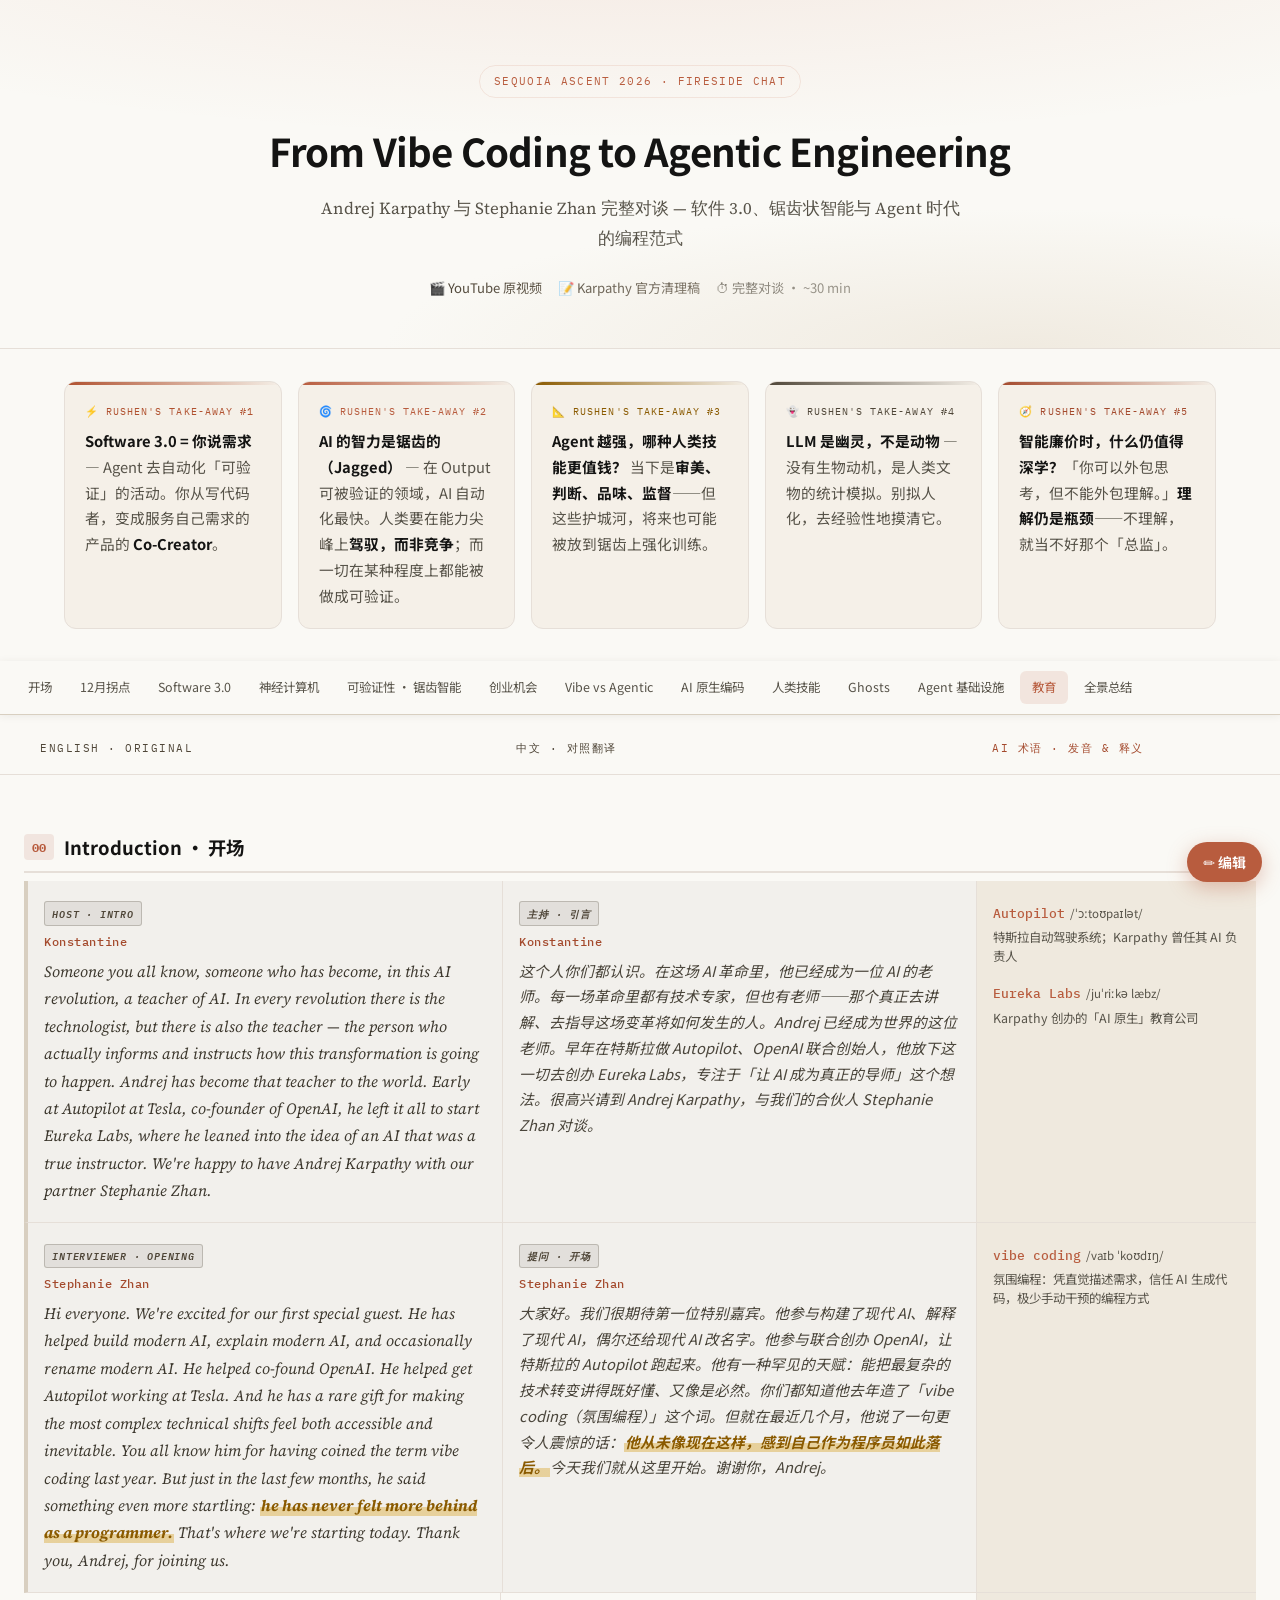
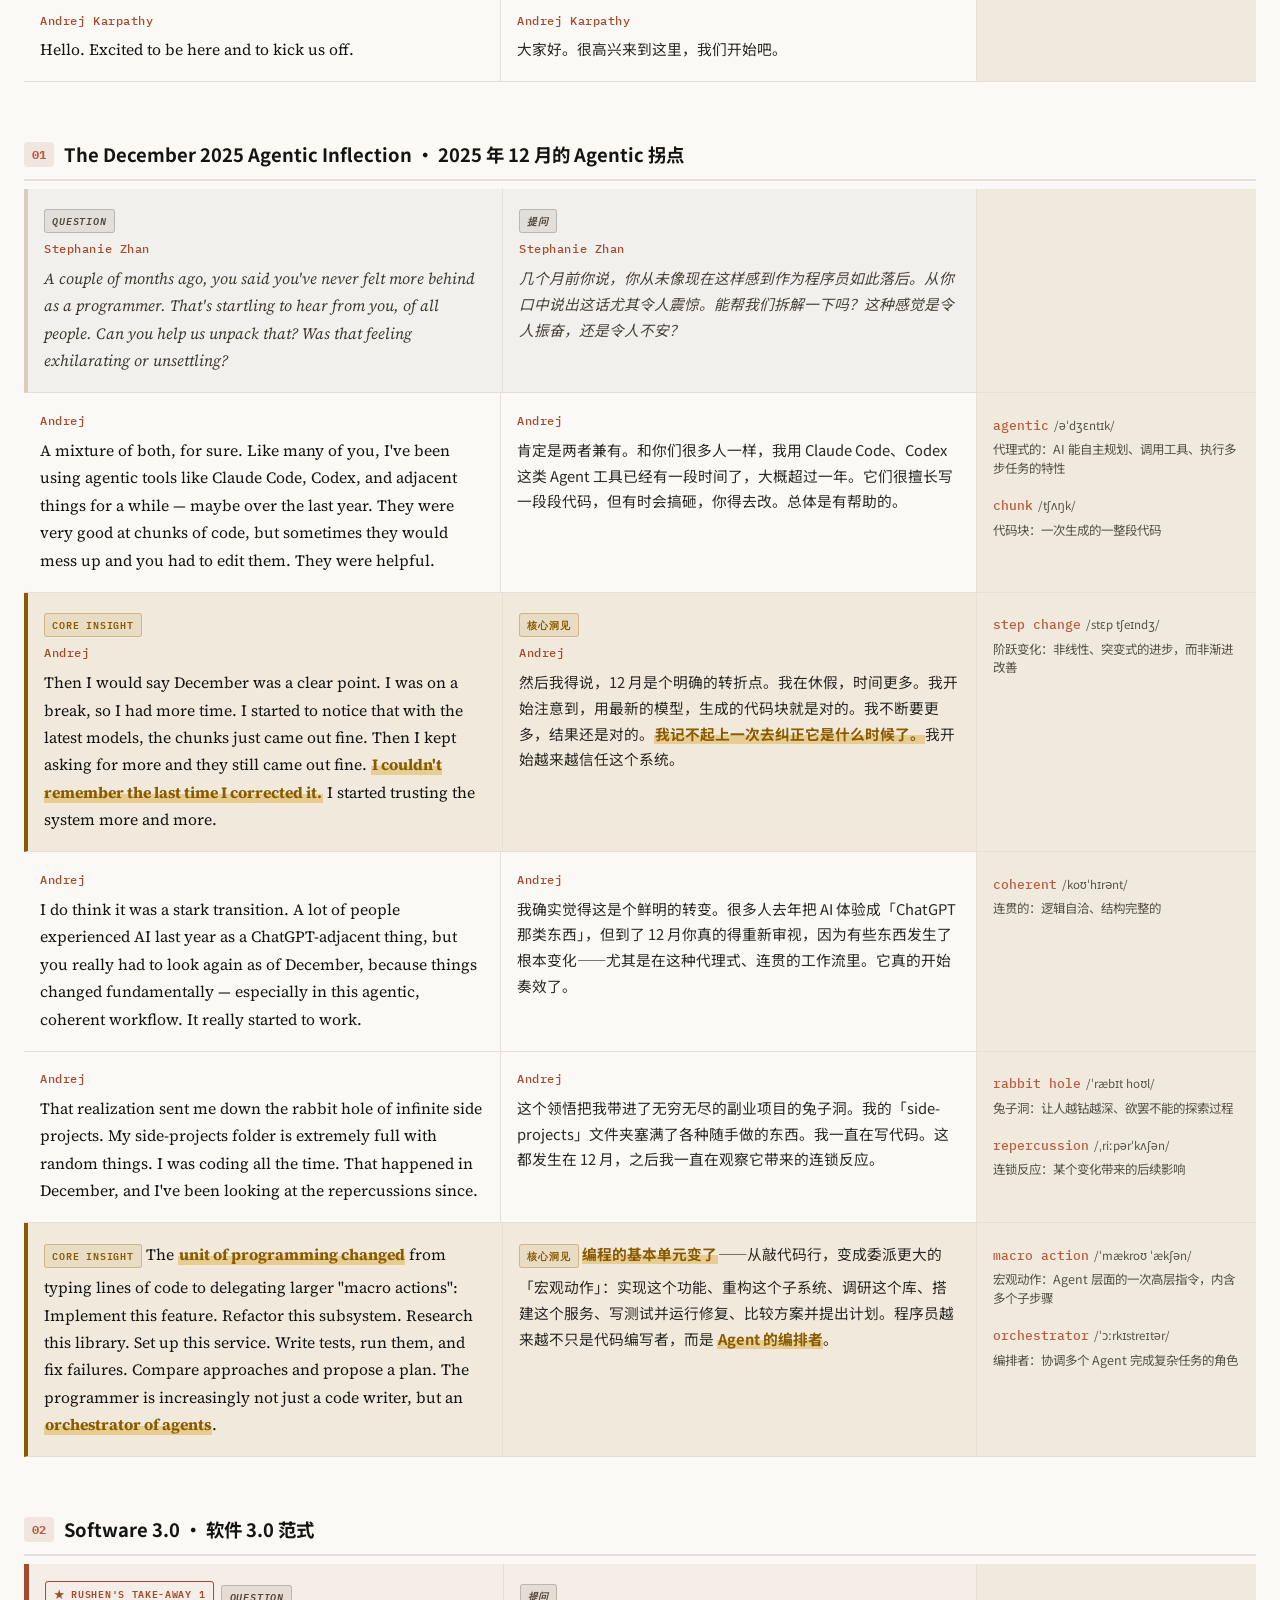
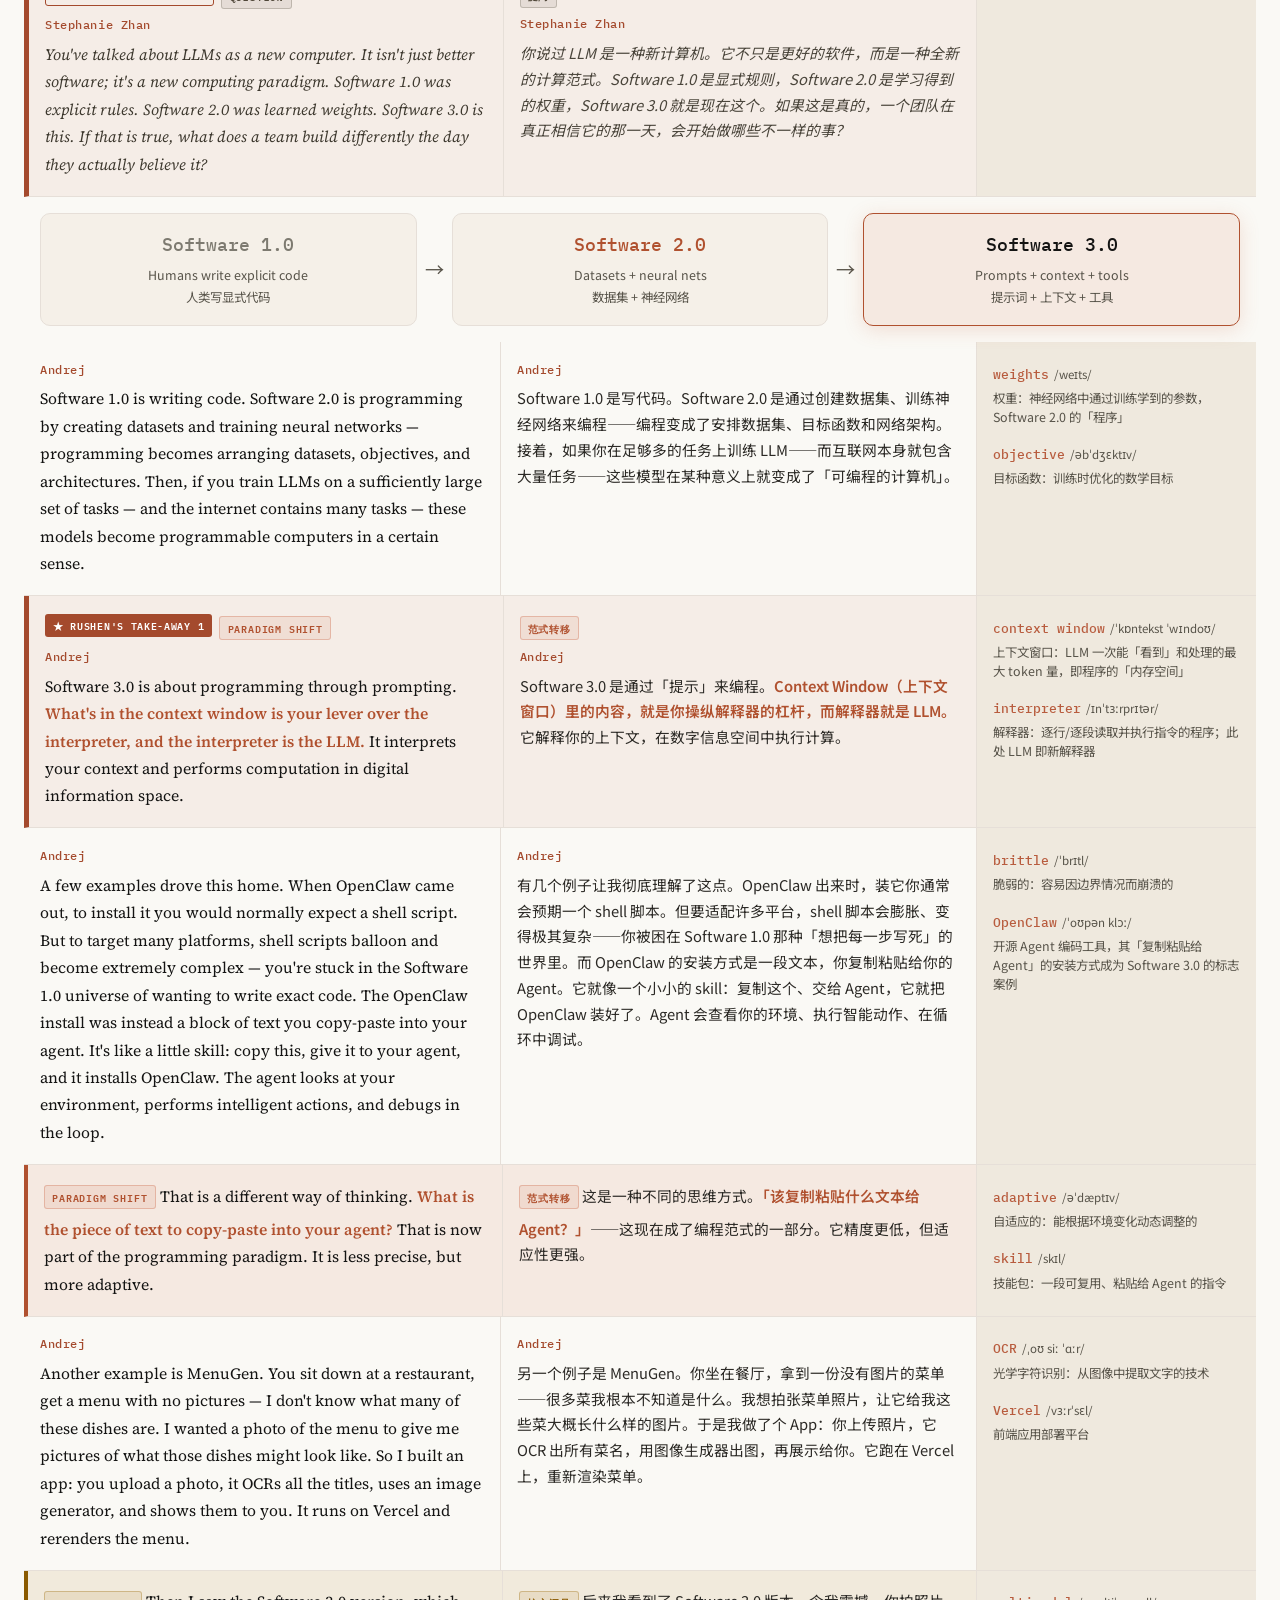
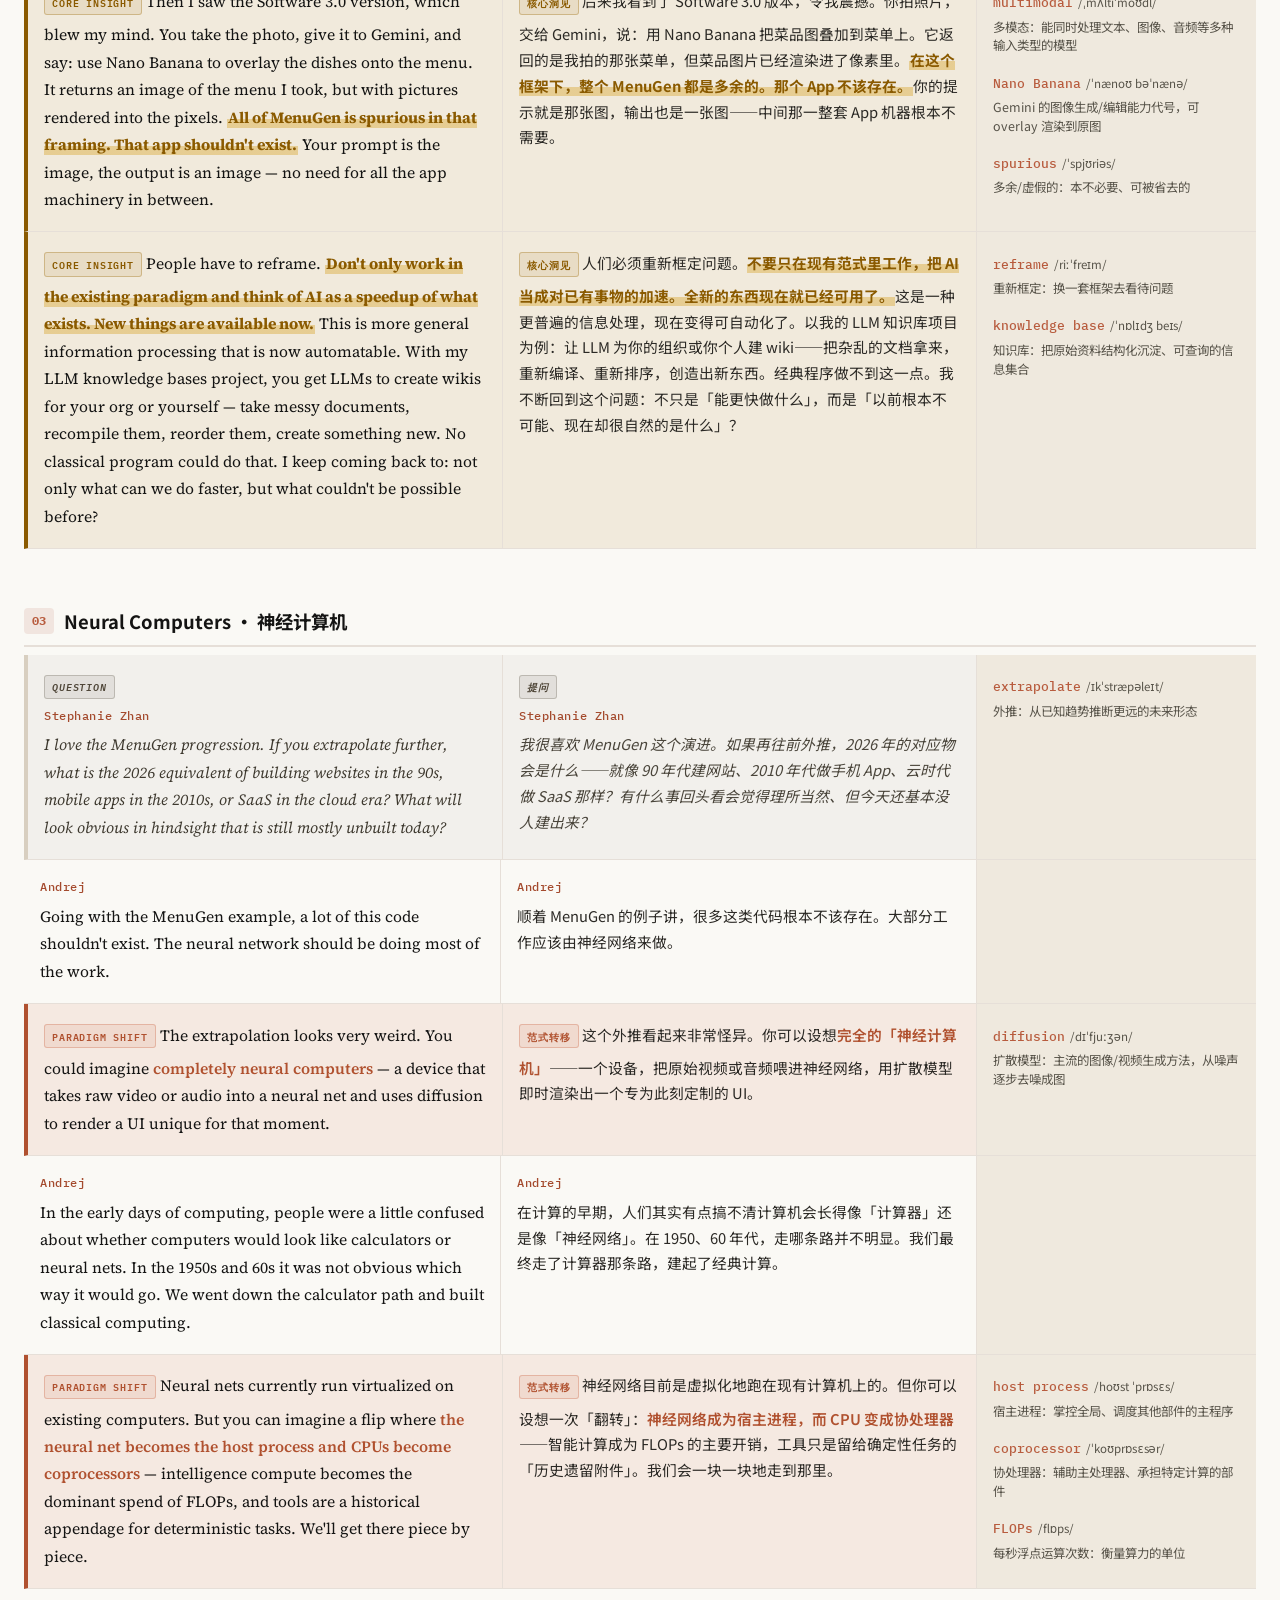
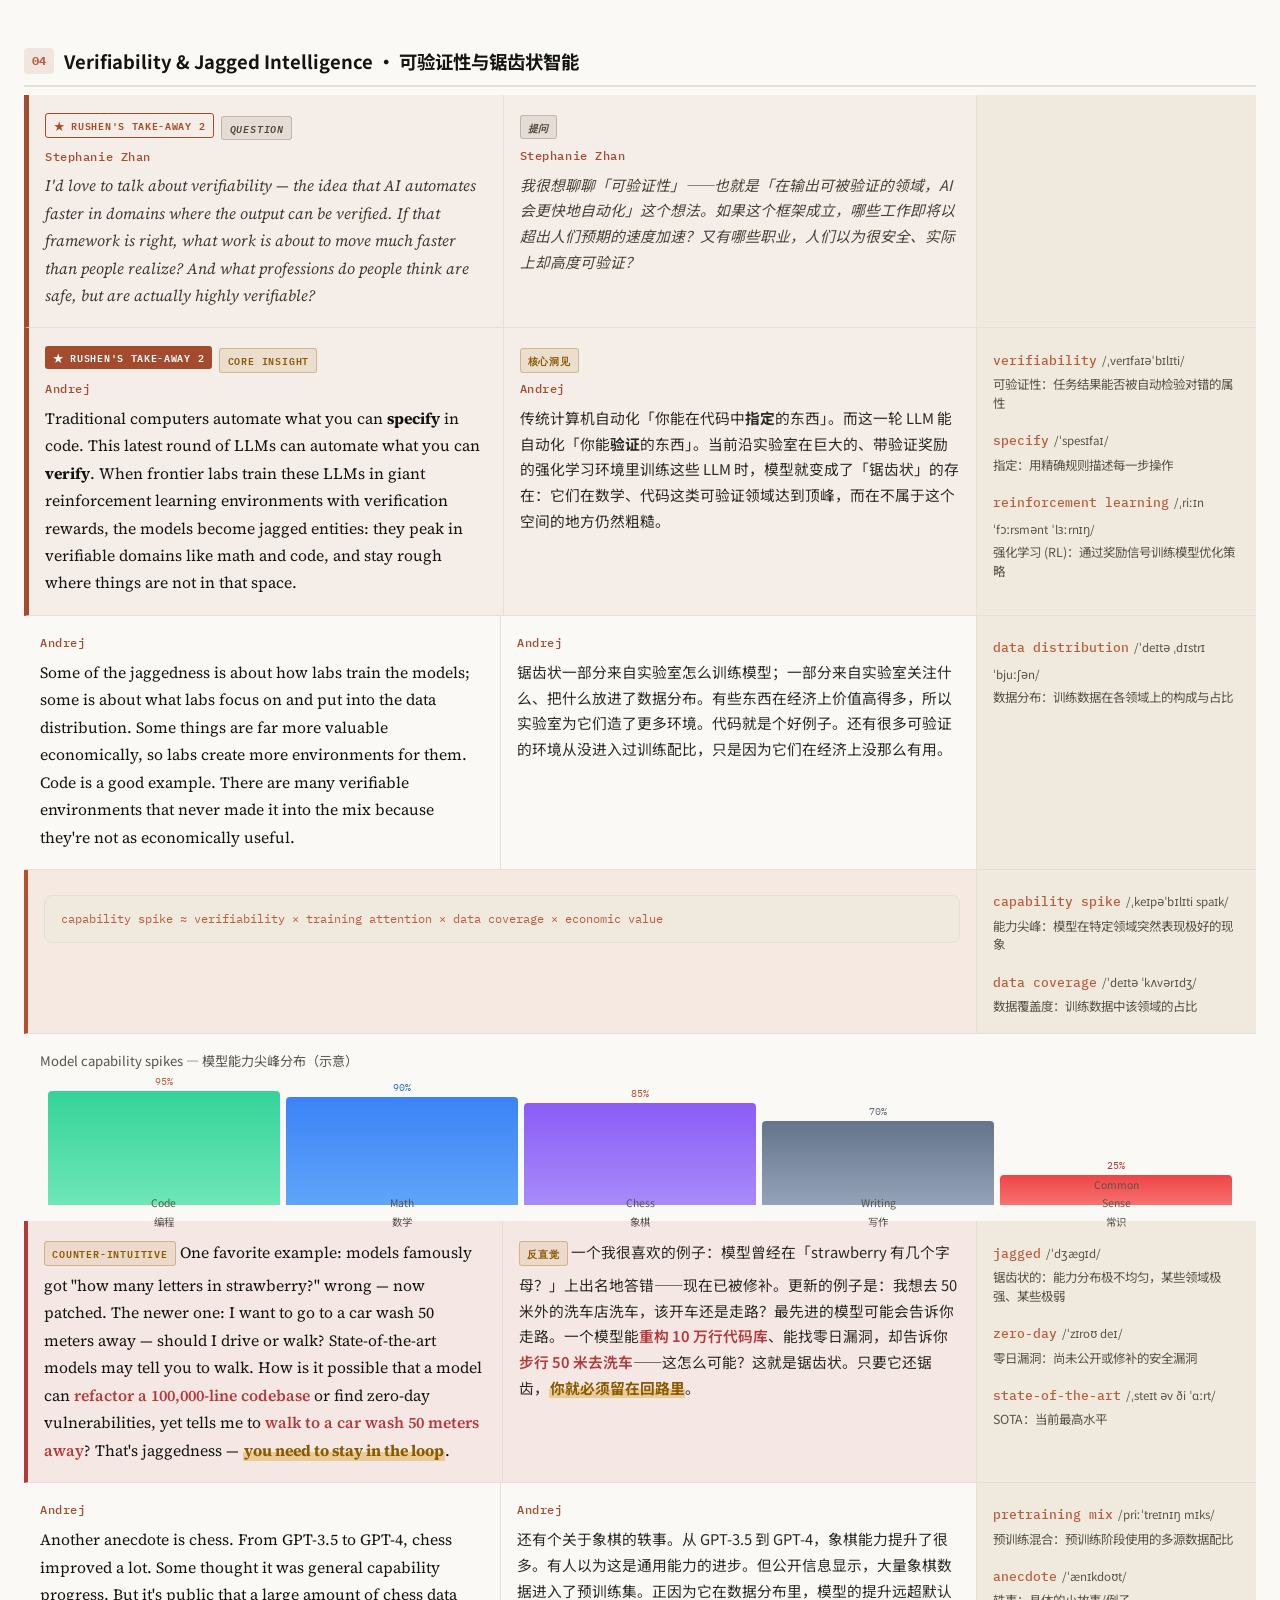
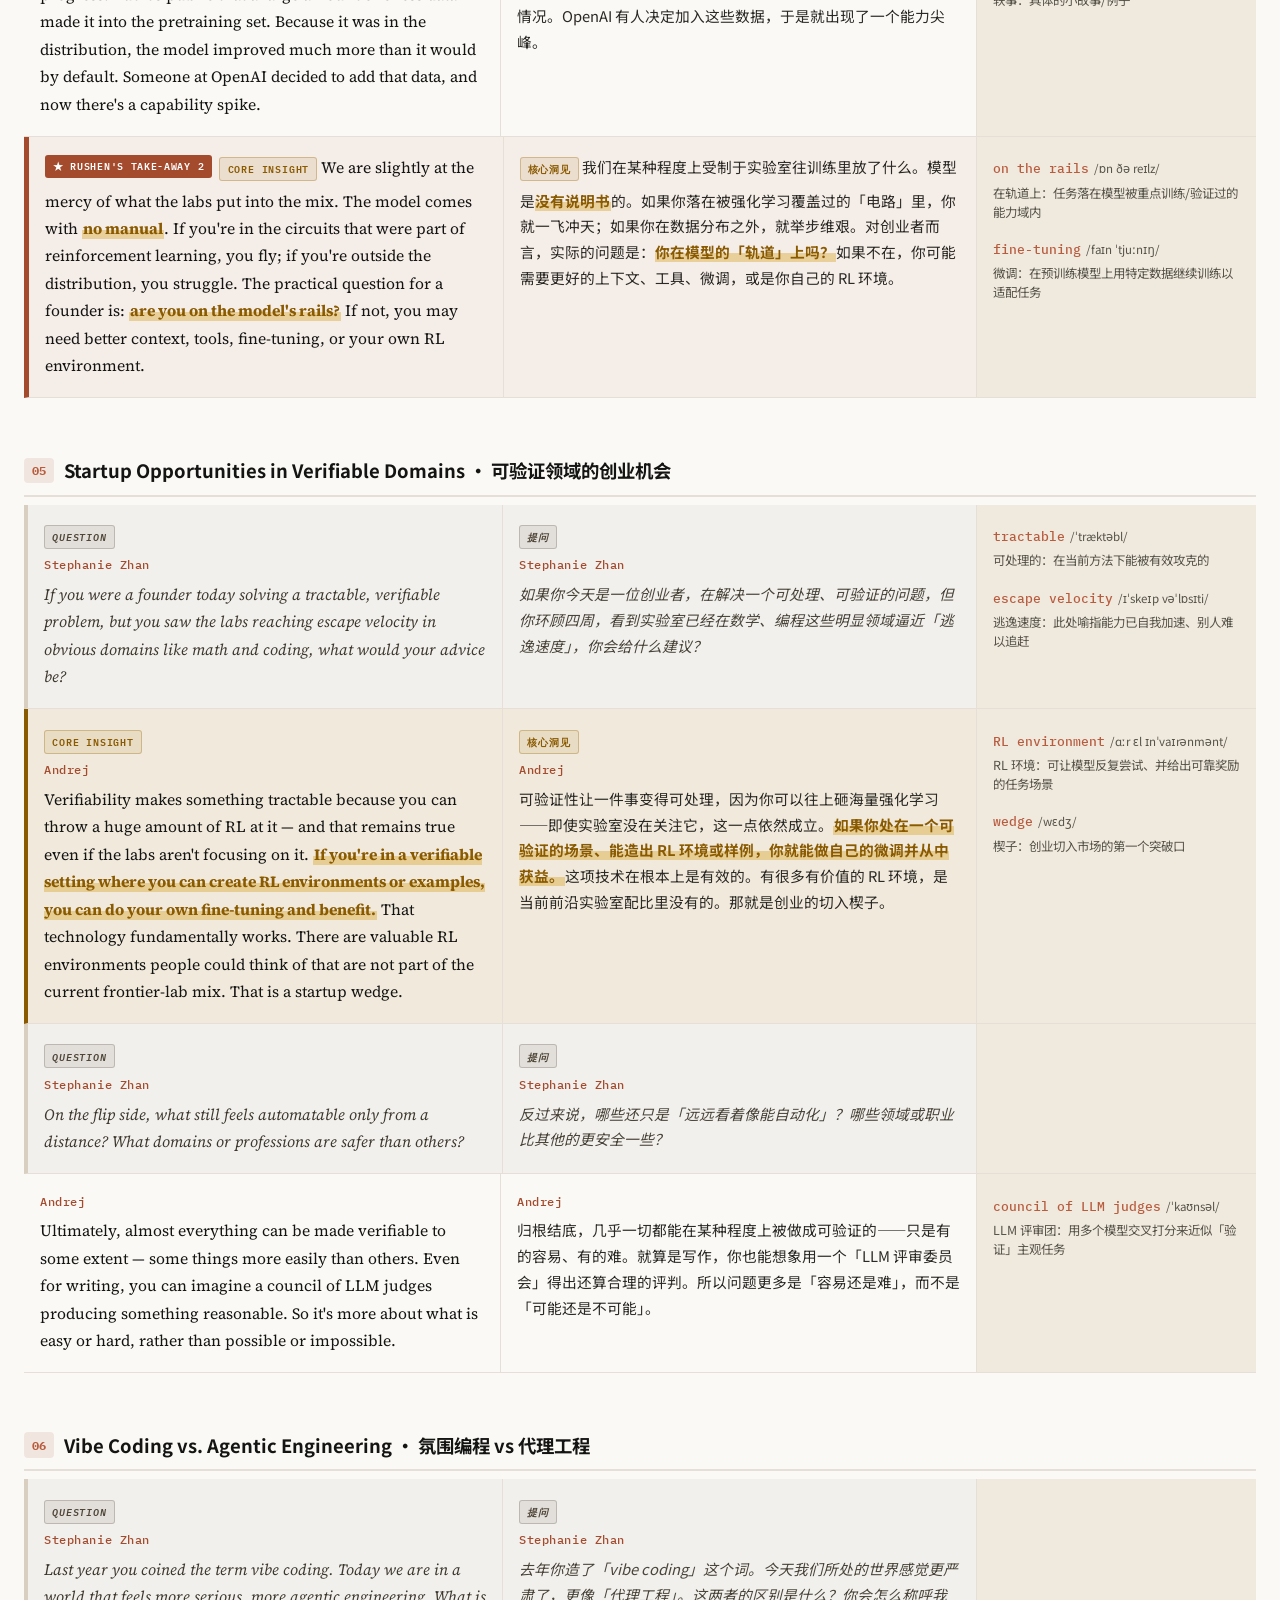
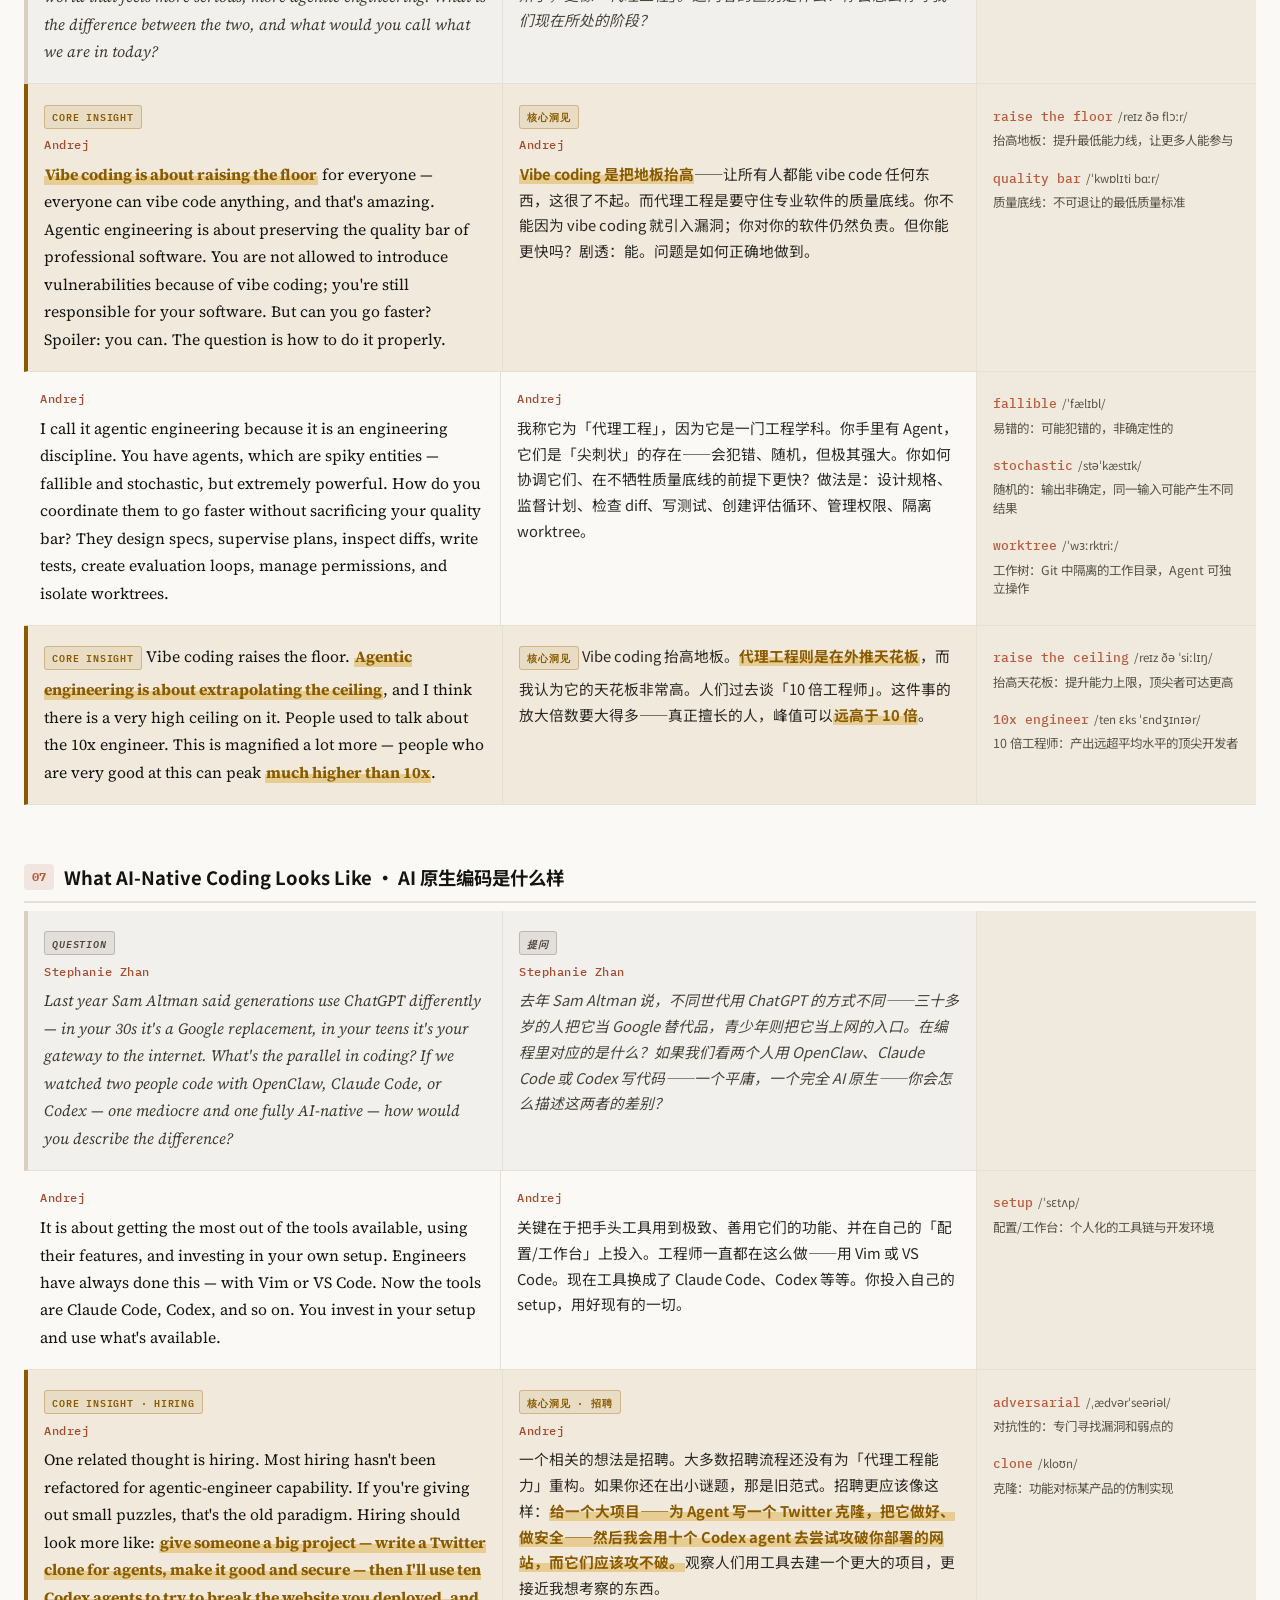
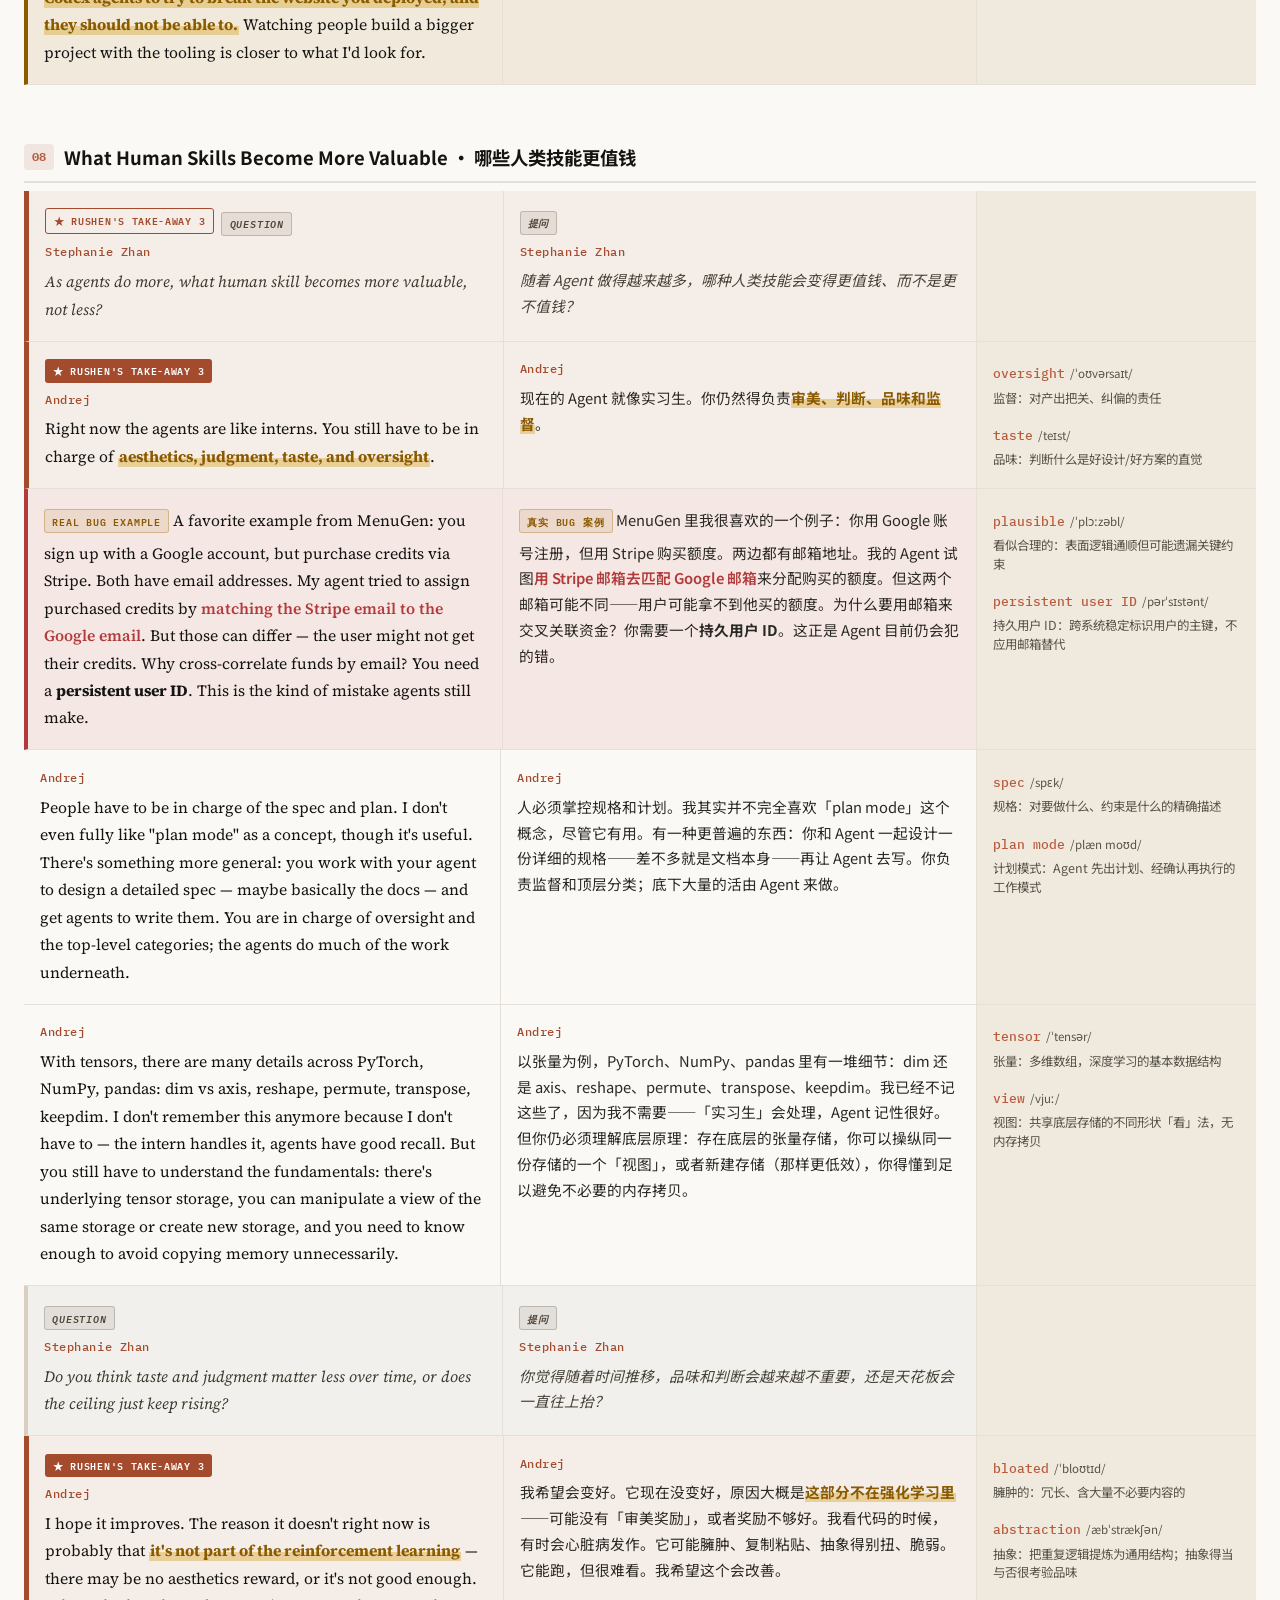
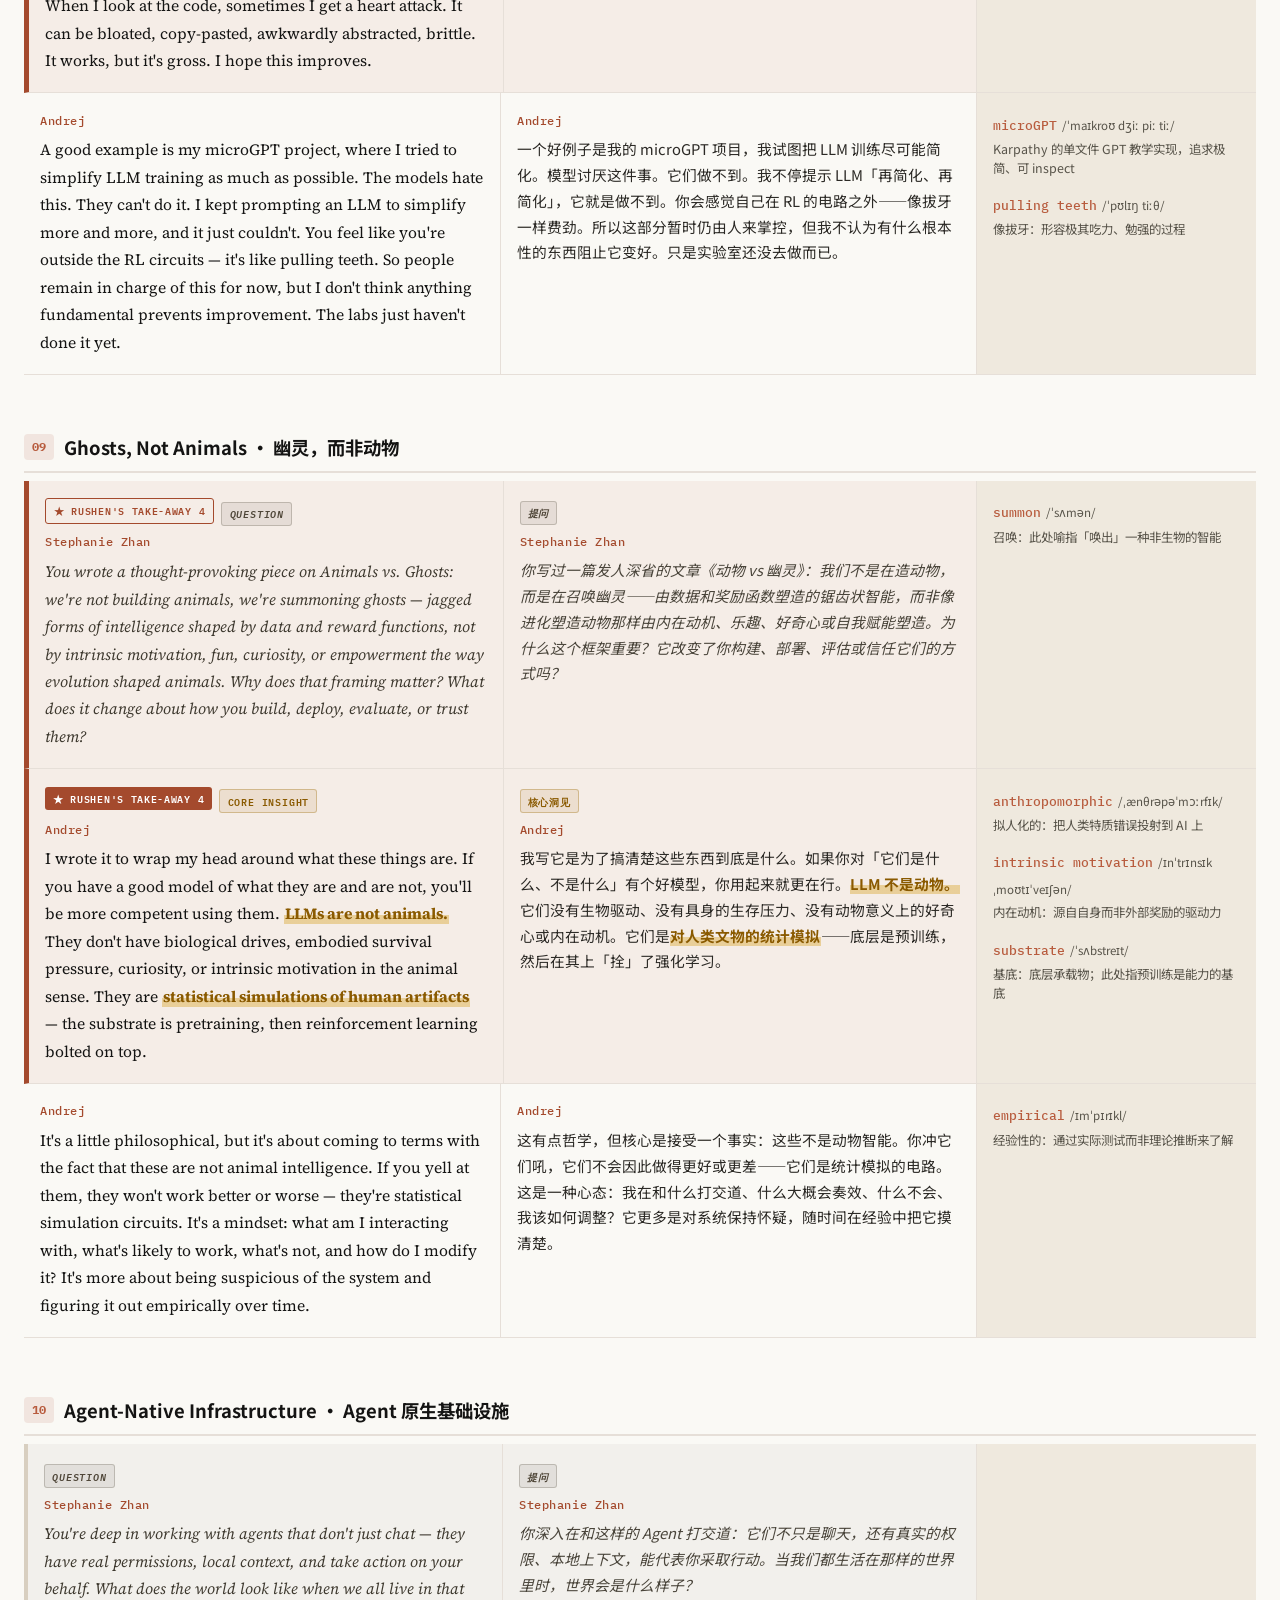
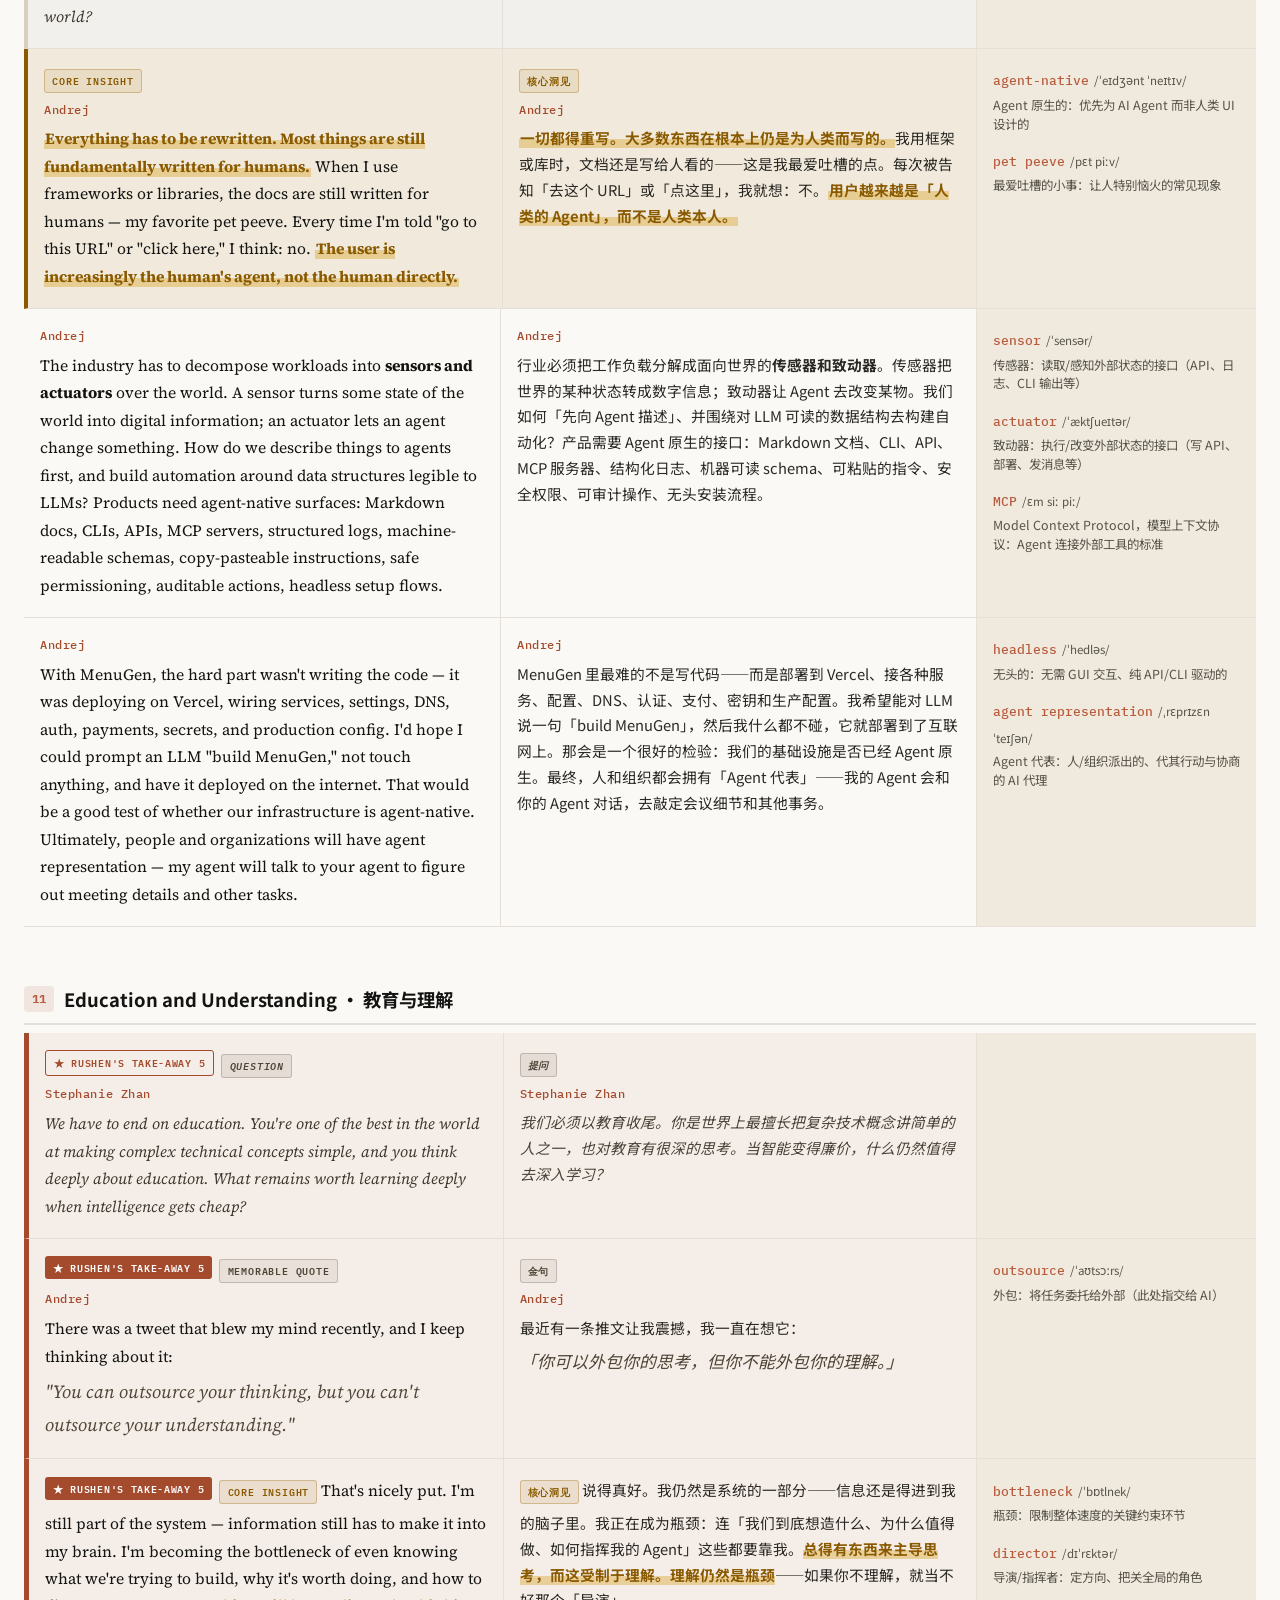
==== output/2026-07-07_karpathy-sequoia-ascent-takeaway/karpathy-sequoia-ascent-2026.html @ 38f380f7 "feat: Take-Away bilingual deck skill + Karpathy Sequoia Ascent 2026 archive - skills/take-away-deck:" ====
<!DOCTYPE html>
<html lang="zh-CN">
<head>
  <meta charset="UTF-8">
  <meta name="viewport" content="width=device-width, initial-scale=1.0">
  <title>Karpathy · Sequoia Ascent 2026 — 双语精读（完整对谈稿）</title>
  <link rel="preconnect" href="https://fonts.googleapis.com">
  <link rel="preconnect" href="https://fonts.gstatic.com" crossorigin>
  <link href="https://fonts.googleapis.com/css2?family=IBM+Plex+Mono:wght@400;500&family=Noto+Sans+SC:wght@400;500;700&family=Source+Serif+4:ital,wght@0,400;0,600;1,400&display=swap" rel="stylesheet">
  <style>
    :root {
      /* Claude / Anthropic warm editorial palette */
      --bg: #faf9f5;
      --surface: #f5f0e8;
      --surface-2: #efe9de;
      --border: #e6dfd8;
      --border-strong: #d8cfc0;
      --text: #141413;
      --text-muted: #575349;
      --text-soft: #7d7a70;
      --accent: #b85c3e;
      --accent-strong: #a44a2d;
      --accent-dim: rgba(184, 92, 62, 0.12);
      --insight: #8a5a00;
      --insight-bg: rgba(154, 103, 0, 0.10);
      --insight-border: rgba(154, 103, 0, 0.32);
      --paradigm: #b0512f;
      --paradigm-bg: rgba(201, 100, 66, 0.11);
      --paradigm-border: rgba(201, 100, 66, 0.32);
      --quote: #4f4638;
      --quote-bg: rgba(92, 83, 71, 0.08);
      --quote-border: rgba(92, 83, 71, 0.28);
      --danger: #b23a3a;
      --danger-bg: rgba(198, 69, 69, 0.10);
      --shadow: rgba(70, 55, 40, 0.08);
      --col-en: 1fr;
      --col-zh: 1fr;
      --col-terms: 280px;
    }

    * { box-sizing: border-box; margin: 0; padding: 0; }

    html { scroll-behavior: smooth; }

    body {
      font-family: 'Noto Sans SC', system-ui, sans-serif;
      background: var(--bg);
      color: var(--text);
      line-height: 1.75;
      min-height: 100vh;
    }

    /* ── Hero ── */
    .hero {
      position: relative;
      padding: 4rem 2rem 3rem;
      text-align: center;
      overflow: hidden;
      border-bottom: 1px solid var(--border);
    }

    .hero::before {
      content: '';
      position: absolute;
      inset: 0;
      background:
        radial-gradient(ellipse 80% 60% at 50% -20%, rgba(204, 120, 92, 0.12), transparent),
        radial-gradient(ellipse 50% 40% at 80% 100%, rgba(239, 233, 222, 0.9), transparent);
      pointer-events: none;
    }

    .hero-badge {
      display: inline-block;
      font-family: 'IBM Plex Mono', monospace;
      font-size: 0.7rem;
      letter-spacing: 0.12em;
      text-transform: uppercase;
      color: var(--accent);
      border: 1px solid var(--accent-dim);
      padding: 0.35rem 0.9rem;
      border-radius: 999px;
      margin-bottom: 1.2rem;
    }

    .hero h1 {
      font-size: clamp(1.6rem, 4vw, 2.4rem);
      font-weight: 700;
      letter-spacing: -0.02em;
      margin-bottom: 0.6rem;
    }

    .hero .subtitle {
      font-family: 'Source Serif 4', Georgia, serif;
      font-size: 1.05rem;
      color: var(--text-muted);
      max-width: 640px;
      margin: 0 auto 1.5rem;
    }

    .hero-meta {
      display: flex;
      flex-wrap: wrap;
      gap: 1rem;
      justify-content: center;
      font-size: 0.82rem;
      color: var(--text-muted);
    }

    .hero-meta a {
      color: var(--quote);
      text-decoration: none;
    }
    .hero-meta a:hover { text-decoration: underline; }

    /* ── Insight cards (top-level thesis) ── */
    .thesis-grid {
      display: grid;
      grid-template-columns: repeat(auto-fit, minmax(200px, 1fr));
      gap: 1rem;
      max-width: 1200px;
      margin: 2rem auto;
      padding: 0 1.5rem;
    }

    .thesis-card {
      background: var(--surface);
      border: 1px solid var(--border);
      border-radius: 12px;
      padding: 1.25rem;
      position: relative;
      overflow: hidden;
    }

    .thesis-card::before {
      content: '';
      position: absolute;
      top: 0; left: 0; right: 0;
      height: 3px;
    }

    .thesis-card.gold::before { background: linear-gradient(90deg, var(--insight), transparent); }
    .thesis-card.purple::before { background: linear-gradient(90deg, var(--paradigm), transparent); }
    .thesis-card.green::before { background: linear-gradient(90deg, var(--accent), transparent); }
    .thesis-card.blue::before { background: linear-gradient(90deg, var(--quote), transparent); }
    .thesis-card.rust::before { background: linear-gradient(90deg, var(--accent-strong), transparent); }

    .thesis-card .label {
      font-family: 'IBM Plex Mono', monospace;
      font-size: 0.65rem;
      letter-spacing: 0.1em;
      text-transform: uppercase;
      margin-bottom: 0.5rem;
    }

    .thesis-card.gold .label { color: var(--insight); }
    .thesis-card.purple .label { color: var(--paradigm); }
    .thesis-card.green .label { color: var(--accent); }
    .thesis-card.blue .label { color: var(--quote); }
    .thesis-card.rust .label { color: var(--accent-strong); }

    .thesis-card p {
      font-size: 0.92rem;
      color: var(--text-muted);
    }

    .thesis-card strong { color: var(--text); }

    /* ── Nav ── */
    .section-nav {
      position: sticky;
      top: 0;
      z-index: 100;
      background: rgba(250, 249, 245, 0.92);
      backdrop-filter: blur(12px);
      border-bottom: 1px solid var(--border-strong);
      box-shadow: 0 1px 8px var(--shadow);
      padding: 0.6rem 1rem;
      overflow-x: auto;
      white-space: nowrap;
    }

    .section-nav a {
      display: inline-block;
      font-size: 0.78rem;
      color: var(--text-muted);
      text-decoration: none;
      padding: 0.35rem 0.75rem;
      border-radius: 6px;
      transition: color 0.15s, background 0.15s;
    }

    .section-nav a:hover,
    .section-nav a.active {
      color: var(--accent);
      background: var(--accent-dim);
    }

    /* ── Column headers ── */
    .col-headers {
      display: grid;
      grid-template-columns: var(--col-en) var(--col-zh) var(--col-terms);
      gap: 0;
      max-width: 1400px;
      margin: 0 auto;
      padding: 1rem 1.5rem 0.5rem;
      position: sticky;
      top: 42px;
      z-index: 90;
      background: var(--bg);
      border-bottom: 1px solid var(--border);
    }

    .col-header {
      font-family: 'IBM Plex Mono', monospace;
      font-size: 0.68rem;
      letter-spacing: 0.14em;
      text-transform: uppercase;
      color: var(--text-muted);
      padding: 0.5rem 1rem;
    }

    .col-header.en { color: var(--quote); }
    .col-header.zh { color: var(--quote); }
    .col-header.terms { color: var(--accent-strong); }

    /* ── Main content grid ── */
    .transcript {
      max-width: 1400px;
      margin: 0 auto;
      padding: 0 1.5rem 4rem;
    }

    .section-block {
      margin-top: 2.5rem;
    }

    .section-title {
      grid-column: 1 / -1;
      font-size: 1.15rem;
      font-weight: 700;
      color: var(--text);
      padding: 1rem 0 0.5rem;
      border-bottom: 2px solid var(--border);
      margin-bottom: 0.5rem;
      display: flex;
      align-items: center;
      gap: 0.6rem;
    }

    .section-num {
      font-family: 'IBM Plex Mono', monospace;
      font-size: 0.75rem;
      color: var(--accent);
      background: var(--accent-dim);
      padding: 0.15rem 0.5rem;
      border-radius: 4px;
    }

    .row {
      display: grid;
      grid-template-columns: var(--col-en) var(--col-zh) var(--col-terms);
      gap: 0;
      border-bottom: 1px solid var(--border);
      transition: background 0.2s;
    }

    .row:hover { background: rgba(184, 92, 62, 0.04); }

    .row.insight {
      background: var(--insight-bg);
      border-left: 4px solid var(--insight);
    }

    .row.paradigm {
      background: var(--paradigm-bg);
      border-left: 4px solid var(--paradigm);
    }

    .row.quote {
      background: var(--quote-bg);
      border-left: 4px solid var(--quote);
    }

    .row.contrast {
      background: var(--danger-bg);
      border-left: 4px solid var(--danger);
    }

    /* Emphasis rows keep their tint on hover instead of washing out */
    .row.insight:hover { background: rgba(154, 103, 0, 0.14); }
    .row.paradigm:hover { background: rgba(201, 100, 66, 0.15); }
    .row.quote:hover { background: rgba(92, 83, 71, 0.12); }
    .row.contrast:hover { background: rgba(198, 69, 69, 0.14); }

    /* Interviewer question rows — read as prompts, visually recessed */
    .row.question {
      background: rgba(92, 83, 71, 0.05);
      border-left: 4px solid var(--border-strong);
    }
    .row.question:hover { background: rgba(92, 83, 71, 0.09); }
    .row.question .cell.en { color: #3d382e; font-style: italic; }
    .row.question .cell.zh { color: #4a453b; font-style: italic; }
    .row.question .speaker { color: var(--quote); font-style: normal; }

    .q-tag {
      display: inline-block;
      font-family: 'IBM Plex Mono', monospace;
      font-size: 0.62rem;
      letter-spacing: 0.08em;
      text-transform: uppercase;
      padding: 0.15rem 0.45rem;
      border-radius: 3px;
      margin-bottom: 0.4rem;
      background: rgba(92, 83, 71, 0.1);
      color: var(--quote);
      border: 1px solid var(--quote-border);
      font-weight: 600;
    }

    /* Rushen's Takeaway — reader's curated highlights layered over the transcript */
    .row.takeaway {
      border-left: 5px solid var(--accent-strong);
      background: rgba(184, 92, 62, 0.08);
    }
    .row.takeaway:hover { background: rgba(184, 92, 62, 0.13); }

    .takeaway-badge {
      display: inline-flex;
      align-items: center;
      gap: 0.3rem;
      font-family: 'IBM Plex Mono', monospace;
      font-size: 0.62rem;
      letter-spacing: 0.07em;
      text-transform: uppercase;
      padding: 0.18rem 0.5rem;
      border-radius: 3px;
      margin-bottom: 0.45rem;
      margin-right: 0.45rem;
      background: var(--accent-strong);
      color: #fff;
      font-weight: 600;
      font-style: normal;
      vertical-align: middle;
    }
    .takeaway-badge.hook {
      background: transparent;
      color: var(--accent-strong);
      border: 1px solid var(--accent-strong);
    }

    .cell {
      padding: 1.1rem 1rem;
      font-size: 0.92rem;
    }

    .cell.en {
      font-family: 'Source Serif 4', Georgia, serif;
      color: var(--text);
      font-size: 0.98rem;
    }

    .cell.en .speaker {
      font-family: 'IBM Plex Mono', monospace;
      font-size: 0.72rem;
      color: var(--accent-strong);
      display: block;
      margin-bottom: 0.35rem;
      letter-spacing: 0.05em;
      font-weight: 500;
    }

    .cell.zh {
      color: #2b2925;
      border-left: 1px solid var(--border);
    }

    .cell.zh .speaker {
      font-family: 'IBM Plex Mono', monospace;
      font-size: 0.72rem;
      color: var(--accent-strong);
      display: block;
      margin-bottom: 0.35rem;
      letter-spacing: 0.05em;
      font-weight: 500;
    }

    .cell.terms {
      border-left: 1px solid var(--border);
      background: var(--surface-2);
    }

    .term {
      margin-bottom: 0.85rem;
    }

    .term:last-child { margin-bottom: 0; }

    .term-word {
      font-family: 'IBM Plex Mono', monospace;
      font-size: 0.82rem;
      color: var(--accent);
      font-weight: 500;
    }

    .term-ipa {
      font-size: 0.72rem;
      color: var(--text-muted);
      margin-left: 0.3rem;
    }

    .term-def {
      font-size: 0.78rem;
      color: var(--text-muted);
      margin-top: 0.15rem;
      line-height: 1.5;
    }

    /* ── Inline highlights ── */
    .hl-insight {
      background: linear-gradient(transparent 55%, rgba(216, 165, 45, 0.42) 55%);
      color: var(--insight);
      font-weight: 700;
      padding: 0 0.05em;
    }

    .hl-paradigm {
      color: var(--paradigm);
      font-weight: 600;
    }

    .hl-danger {
      color: var(--danger);
      font-weight: 600;
    }

    .formula {
      font-family: 'IBM Plex Mono', monospace;
      font-size: 0.78rem;
      background: var(--surface-2);
      border: 1px solid var(--border);
      border-radius: 8px;
      padding: 0.75rem 1rem;
      margin: 0.5rem 0;
      color: var(--accent);
      white-space: pre-wrap;
    }

    .insight-tag {
      display: inline-block;
      font-family: 'IBM Plex Mono', monospace;
      font-size: 0.62rem;
      letter-spacing: 0.08em;
      text-transform: uppercase;
      padding: 0.15rem 0.45rem;
      border-radius: 3px;
      margin-bottom: 0.4rem;
      font-weight: 600;
    }

    .insight-tag.core { background: var(--insight-bg); color: var(--insight); border: 1px solid var(--insight-border); }
    .insight-tag.paradigm { background: var(--paradigm-bg); color: var(--paradigm); border: 1px solid var(--paradigm-border); }
    .insight-tag.quote { background: var(--quote-bg); color: var(--quote); border: 1px solid var(--quote-border); }

    /* ── Software evolution visual ── */
    .sw-evolution {
      grid-column: 1 / -1;
      display: flex;
      gap: 0.5rem;
      padding: 1rem;
      flex-wrap: wrap;
    }

    .sw-step {
      flex: 1;
      min-width: 180px;
      background: var(--surface);
      border: 1px solid var(--border);
      border-radius: 10px;
      padding: 1rem;
      text-align: center;
      position: relative;
    }

    .sw-step.active {
      border-color: var(--paradigm);
      background: var(--paradigm-bg);
      box-shadow: 0 4px 20px rgba(201, 100, 66, 0.18);
    }

    .sw-step .ver {
      font-family: 'IBM Plex Mono', monospace;
      font-size: 1.1rem;
      font-weight: 500;
      margin-bottom: 0.3rem;
    }

    .sw-step:nth-child(1) .ver { color: var(--text-soft); }
    .sw-step:nth-child(2) .ver { color: var(--accent); }
    .sw-step:nth-child(3) .ver { color: var(--paradigm); }

    .sw-step .desc {
      font-size: 0.78rem;
      color: var(--text-muted);
    }

    .sw-arrow {
      display: flex;
      align-items: center;
      color: var(--text-muted);
      font-size: 1.2rem;
    }

    /* ── Jagged chart ── */
    .jagged-viz {
      grid-column: 1 / -1;
      padding: 1rem;
    }

    .jagged-bar-wrap {
      display: flex;
      align-items: flex-end;
      gap: 0.4rem;
      height: 120px;
      padding: 0 0.5rem;
    }

    .jagged-bar {
      flex: 1;
      border-radius: 4px 4px 0 0;
      position: relative;
      min-width: 40px;
    }

    .jagged-bar .bar-label {
      position: absolute;
      bottom: -1.6rem;
      left: 50%;
      transform: translateX(-50%);
      font-size: 0.65rem;
      color: var(--text-muted);
      white-space: nowrap;
      text-align: center;
    }

    .jagged-bar .bar-val {
      position: absolute;
      top: -1.2rem;
      left: 50%;
      transform: translateX(-50%);
      font-family: 'IBM Plex Mono', monospace;
      font-size: 0.65rem;
    }

    /* ── Footer ── */
    footer {
      text-align: center;
      padding: 2rem;
      border-top: 1px solid var(--border);
      font-size: 0.8rem;
      color: var(--text-muted);
    }

    footer a { color: var(--quote); }

    @media (max-width: 960px) {
      :root {
        --col-en: 1fr;
        --col-zh: 1fr;
        --col-terms: 1fr;
      }

      .col-headers { display: none; }

      .row {
        grid-template-columns: 1fr;
        gap: 0;
      }

      .cell.zh, .cell.terms {
        border-left: none;
        border-top: 1px dashed var(--border);
      }

      .cell.terms::before {
        content: '术语';
        font-family: 'IBM Plex Mono', monospace;
        font-size: 0.65rem;
        letter-spacing: 0.1em;
        text-transform: uppercase;
        color: var(--accent);
        display: block;
        margin-bottom: 0.5rem;
      }

      .cell.zh::before {
        content: '中文';
        font-family: 'IBM Plex Mono', monospace;
        font-size: 0.65rem;
        letter-spacing: 0.1em;
        text-transform: uppercase;
        color: var(--quote);
        display: block;
        margin-bottom: 0.5rem;
      }

      .sw-arrow { display: none; }
    }
  </style>
</head>
<body>

<header class="hero">
  <div class="hero-badge">Sequoia Ascent 2026 · Fireside Chat</div>
  <h1>From Vibe Coding to Agentic Engineering</h1>
  <p class="subtitle">Andrej Karpathy 与 Stephanie Zhan 完整对谈 — 软件 3.0、锯齿状智能与 Agent 时代的编程范式</p>
  <div class="hero-meta">
    <span>🎬 <a href="https://www.youtube.com/watch?v=96jN2OCOfLs" target="_blank">YouTube 原视频</a></span>
    <span>📝 <a href="https://karpathy.bearblog.dev/sequoia-ascent-2026/" target="_blank">Karpathy 官方清理稿</a></span>
    <span>⏱ 完整对谈 · ~30 min</span>
  </div>
</header>

<!-- Top-level thesis cards — Rushen's Takeaways -->
<div class="thesis-grid">
  <div class="thesis-card purple">
    <div class="label">⚡ Rushen's Take-Away #1</div>
    <p><strong>Software 3.0 = 你说需求</strong> — Agent 去自动化「可验证」的活动。你从写代码者，变成服务自己需求的产品的 <strong>Co-Creator</strong>。</p>
  </div>
  <div class="thesis-card green">
    <div class="label">🌀 Rushen's Take-Away #2</div>
    <p><strong>AI 的智力是锯齿的（Jagged）</strong> — 在 Output 可被验证的领域，AI 自动化最快。人类要在能力尖峰上<strong>驾驭，而非竞争</strong>；而一切在某种程度上都能被做成可验证。</p>
  </div>
  <div class="thesis-card gold">
    <div class="label">📐 Rushen's Take-Away #3</div>
    <p><strong>Agent 越强，哪种人类技能更值钱？</strong> 当下是<strong>审美、判断、品味、监督</strong>——但这些护城河，将来也可能被放到锯齿上强化训练。</p>
  </div>
  <div class="thesis-card blue">
    <div class="label">👻 Rushen's Take-Away #4</div>
    <p><strong>LLM 是幽灵，不是动物</strong> — 没有生物动机，是人类文物的统计模拟。别拟人化，去经验性地摸清它。</p>
  </div>
  <div class="thesis-card rust">
    <div class="label">🧭 Rushen's Take-Away #5</div>
    <p><strong>智能廉价时，什么仍值得深学？</strong>「你可以外包思考，但不能外包理解。」<strong>理解仍是瓶颈</strong>——不理解，就当不好那个「总监」。</p>
  </div>
</div>


<nav class="section-nav" id="nav">
  <a href="#s-intro">开场</a>
  <a href="#s-dec">12月拐点</a>
  <a href="#s-sw3">Software 3.0</a>
  <a href="#s-neural">神经计算机</a>
  <a href="#s-verify">可验证性 · 锯齿智能</a>
  <a href="#s-startup">创业机会</a>
  <a href="#s-vibe">Vibe vs Agentic</a>
  <a href="#s-native">AI 原生编码</a>
  <a href="#s-human">人类技能</a>
  <a href="#s-ghost">Ghosts</a>
  <a href="#s-infra">Agent 基础设施</a>
  <a href="#s-edu">教育</a>
  <a href="#s-big">全景总结</a>
</nav>

<div class="col-headers">
  <div class="col-header en">English · Original</div>
  <div class="col-header zh">中文 · 对照翻译</div>
  <div class="col-header terms">AI 术语 · 发音 & 释义</div>
</div>

<main class="transcript">

<!-- ═══ INTRO ═══ -->
<div class="section-block" id="s-intro">
  <div class="section-title"><span class="section-num">00</span> Introduction · 开场</div>

  <div class="row question">
    <div class="cell en">
      <span class="q-tag">Host · Intro</span>
      <span class="speaker">Konstantine</span>
      Someone you all know, someone who has become, in this AI revolution, a teacher of AI. In every revolution there is the technologist, but there is also the teacher — the person who actually informs and instructs how this transformation is going to happen. Andrej has become that teacher to the world. Early at Autopilot at Tesla, co-founder of OpenAI, he left it all to start Eureka Labs, where he leaned into the idea of an AI that was a true instructor. We're happy to have Andrej Karpathy with our partner Stephanie Zhan.
    </div>
    <div class="cell zh">
      <span class="q-tag">主持 · 引言</span>
      <span class="speaker">Konstantine</span>
      这个人你们都认识。在这场 AI 革命里，他已经成为一位 AI 的老师。每一场革命里都有技术专家，但也有老师——那个真正去讲解、去指导这场变革将如何发生的人。Andrej 已经成为世界的这位老师。早年在特斯拉做 Autopilot、OpenAI 联合创始人，他放下这一切去创办 Eureka Labs，专注于「让 AI 成为真正的导师」这个想法。很高兴请到 Andrej Karpathy，与我们的合伙人 Stephanie Zhan 对谈。
    </div>
    <div class="cell terms">
      <div class="term"><span class="term-word">Autopilot</span><span class="term-ipa">/ˈɔːtoʊpaɪlət/</span><div class="term-def">特斯拉自动驾驶系统；Karpathy 曾任其 AI 负责人</div></div>
      <div class="term"><span class="term-word">Eureka Labs</span><span class="term-ipa">/juˈriːkə læbz/</span><div class="term-def">Karpathy 创办的「AI 原生」教育公司</div></div>
    </div>
  </div>

  <div class="row question">
    <div class="cell en">
      <span class="q-tag">Interviewer · Opening</span>
      <span class="speaker">Stephanie Zhan</span>
      Hi everyone. We're excited for our first special guest. He has helped build modern AI, explain modern AI, and occasionally rename modern AI. He helped co-found OpenAI. He helped get Autopilot working at Tesla. And he has a rare gift for making the most complex technical shifts feel both accessible and inevitable. You all know him for having coined the term <em>vibe coding</em> last year. But just in the last few months, he said something even more startling: <span class="hl-insight">he has never felt more behind as a programmer.</span> That's where we're starting today. Thank you, Andrej, for joining us.
    </div>
    <div class="cell zh">
      <span class="q-tag">提问 · 开场</span>
      <span class="speaker">Stephanie Zhan</span>
      大家好。我们很期待第一位特别嘉宾。他参与构建了现代 AI、解释了现代 AI，偶尔还给现代 AI 改名字。他参与联合创办 OpenAI，让特斯拉的 Autopilot 跑起来。他有一种罕见的天赋：能把最复杂的技术转变讲得既好懂、又像是必然。你们都知道他去年造了「<em>vibe coding</em>（氛围编程）」这个词。但就在最近几个月，他说了一句更令人震惊的话：<span class="hl-insight">他从未像现在这样，感到自己作为程序员如此落后。</span>今天我们就从这里开始。谢谢你，Andrej。
    </div>
    <div class="cell terms">
      <div class="term"><span class="term-word">vibe coding</span><span class="term-ipa">/vaɪb ˈkoʊdɪŋ/</span><div class="term-def">氛围编程：凭直觉描述需求，信任 AI 生成代码，极少手动干预的编程方式</div></div>
    </div>
  </div>

  <div class="row">
    <div class="cell en"><span class="speaker">Andrej Karpathy</span>Hello. Excited to be here and to kick us off.</div>
    <div class="cell zh"><span class="speaker">Andrej Karpathy</span>大家好。很高兴来到这里，我们开始吧。</div>
    <div class="cell terms"></div>
  </div>
</div>

<!-- ═══ DECEMBER INFLECTION ═══ -->
<div class="section-block" id="s-dec">
  <div class="section-title"><span class="section-num">01</span> The December 2025 Agentic Inflection · 2025 年 12 月的 Agentic 拐点</div>

  <div class="row question">
    <div class="cell en">
      <span class="q-tag">Question</span>
      <span class="speaker">Stephanie Zhan</span>
      A couple of months ago, you said you've never felt more behind as a programmer. That's startling to hear from you, of all people. Can you help us unpack that? Was that feeling exhilarating or unsettling?
    </div>
    <div class="cell zh">
      <span class="q-tag">提问</span>
      <span class="speaker">Stephanie Zhan</span>
      几个月前你说，你从未像现在这样感到作为程序员如此落后。从你口中说出这话尤其令人震惊。能帮我们拆解一下吗？这种感觉是令人振奋，还是令人不安？
    </div>
    <div class="cell terms"></div>
  </div>

  <div class="row">
    <div class="cell en"><span class="speaker">Andrej</span>A mixture of both, for sure. Like many of you, I've been using agentic tools like Claude Code, Codex, and adjacent things for a while — maybe over the last year. They were very good at chunks of code, but sometimes they would mess up and you had to edit them. They were helpful.</div>
    <div class="cell zh"><span class="speaker">Andrej</span>肯定是两者兼有。和你们很多人一样，我用 Claude Code、Codex 这类 Agent 工具已经有一段时间了，大概超过一年。它们很擅长写一段段代码，但有时会搞砸，你得去改。总体是有帮助的。</div>
    <div class="cell terms">
      <div class="term"><span class="term-word">agentic</span><span class="term-ipa">/əˈdʒɛntɪk/</span><div class="term-def">代理式的：AI 能自主规划、调用工具、执行多步任务的特性</div></div>
      <div class="term"><span class="term-word">chunk</span><span class="term-ipa">/tʃʌŋk/</span><div class="term-def">代码块：一次生成的一整段代码</div></div>
    </div>
  </div>

  <div class="row insight">
    <div class="cell en">
      <span class="insight-tag core">Core Insight</span>
      <span class="speaker">Andrej</span>
      Then I would say December was a clear point. I was on a break, so I had more time. I started to notice that with the latest models, the chunks just came out fine. Then I kept asking for more and they still came out fine. <span class="hl-insight">I couldn't remember the last time I corrected it.</span> I started trusting the system more and more.
    </div>
    <div class="cell zh">
      <span class="insight-tag core">核心洞见</span>
      <span class="speaker">Andrej</span>
      然后我得说，12 月是个明确的转折点。我在休假，时间更多。我开始注意到，用最新的模型，生成的代码块就是对的。我不断要更多，结果还是对的。<span class="hl-insight">我记不起上一次去纠正它是什么时候了。</span>我开始越来越信任这个系统。
    </div>
    <div class="cell terms">
      <div class="term"><span class="term-word">step change</span><span class="term-ipa">/stɛp tʃeɪndʒ/</span><div class="term-def">阶跃变化：非线性、突变式的进步，而非渐进改善</div></div>
    </div>
  </div>

  <div class="row">
    <div class="cell en"><span class="speaker">Andrej</span>I do think it was a stark transition. A lot of people experienced AI last year as a ChatGPT-adjacent thing, but you really had to look again as of December, because things changed fundamentally — especially in this agentic, coherent workflow. It really started to work.</div>
    <div class="cell zh"><span class="speaker">Andrej</span>我确实觉得这是个鲜明的转变。很多人去年把 AI 体验成「ChatGPT 那类东西」，但到了 12 月你真的得重新审视，因为有些东西发生了根本变化——尤其是在这种代理式、连贯的工作流里。它真的开始奏效了。</div>
    <div class="cell terms">
      <div class="term"><span class="term-word">coherent</span><span class="term-ipa">/koʊˈhɪrənt/</span><div class="term-def">连贯的：逻辑自洽、结构完整的</div></div>
    </div>
  </div>

  <div class="row">
    <div class="cell en"><span class="speaker">Andrej</span>That realization sent me down the rabbit hole of infinite side projects. My side-projects folder is extremely full with random things. I was coding all the time. That happened in December, and I've been looking at the repercussions since.</div>
    <div class="cell zh"><span class="speaker">Andrej</span>这个领悟把我带进了无穷无尽的副业项目的兔子洞。我的「side-projects」文件夹塞满了各种随手做的东西。我一直在写代码。这都发生在 12 月，之后我一直在观察它带来的连锁反应。</div>
    <div class="cell terms">
      <div class="term"><span class="term-word">rabbit hole</span><span class="term-ipa">/ˈræbɪt hoʊl/</span><div class="term-def">兔子洞：让人越钻越深、欲罢不能的探索过程</div></div>
      <div class="term"><span class="term-word">repercussion</span><span class="term-ipa">/ˌriːpərˈkʌʃən/</span><div class="term-def">连锁反应：某个变化带来的后续影响</div></div>
    </div>
  </div>

  <div class="row insight">
    <div class="cell en">
      <span class="insight-tag core">Core Insight</span>
      The <span class="hl-insight">unit of programming changed</span> from typing lines of code to delegating larger "macro actions": Implement this feature. Refactor this subsystem. Research this library. Set up this service. Write tests, run them, and fix failures. Compare approaches and propose a plan. The programmer is increasingly not just a code writer, but an <span class="hl-insight">orchestrator of agents</span>.
    </div>
    <div class="cell zh">
      <span class="insight-tag core">核心洞见</span>
      <span class="hl-insight">编程的基本单元变了</span>——从敲代码行，变成委派更大的「宏观动作」：实现这个功能、重构这个子系统、调研这个库、搭建这个服务、写测试并运行修复、比较方案并提出计划。程序员越来越不只是代码编写者，而是 <span class="hl-insight">Agent 的编排者</span>。
    </div>
    <div class="cell terms">
      <div class="term"><span class="term-word">macro action</span><span class="term-ipa">/ˈmækroʊ ˈækʃən/</span><div class="term-def">宏观动作：Agent 层面的一次高层指令，内含多个子步骤</div></div>
      <div class="term"><span class="term-word">orchestrator</span><span class="term-ipa">/ˈɔːrkɪstreɪtər/</span><div class="term-def">编排者：协调多个 Agent 完成复杂任务的角色</div></div>
    </div>
  </div>
</div>

<!-- ═══ SOFTWARE 3.0 ═══ -->
<div class="section-block" id="s-sw3">
  <div class="section-title"><span class="section-num">02</span> Software 3.0 · 软件 3.0 范式</div>

  <div class="row question takeaway">
    <div class="cell en">
      <span class="takeaway-badge hook">★ Rushen's Take-Away 1</span><span class="q-tag">Question</span>
      <span class="speaker">Stephanie Zhan</span>
      You've talked about LLMs as a new computer. It isn't just better software; it's a new computing paradigm. Software 1.0 was explicit rules. Software 2.0 was learned weights. Software 3.0 is this. If that is true, what does a team build differently the day they actually believe it?
    </div>
    <div class="cell zh">
      <span class="q-tag">提问</span>
      <span class="speaker">Stephanie Zhan</span>
      你说过 LLM 是一种新计算机。它不只是更好的软件，而是一种全新的计算范式。Software 1.0 是显式规则，Software 2.0 是学习得到的权重，Software 3.0 就是现在这个。如果这是真的，一个团队在真正相信它的那一天，会开始做哪些不一样的事？
    </div>
    <div class="cell terms"></div>
  </div>

  <!-- Visual: Software evolution -->
  <div class="sw-evolution">
    <div class="sw-step">
      <div class="ver">Software 1.0</div>
      <div class="desc">Humans write explicit code<br>人类写显式代码</div>
    </div>
    <div class="sw-arrow">→</div>
    <div class="sw-step">
      <div class="ver">Software 2.0</div>
      <div class="desc">Datasets + neural nets<br>数据集 + 神经网络</div>
    </div>
    <div class="sw-arrow">→</div>
    <div class="sw-step active">
      <div class="ver">Software 3.0</div>
      <div class="desc">Prompts + context + tools<br>提示词 + 上下文 + 工具</div>
    </div>
  </div>

  <div class="row">
    <div class="cell en"><span class="speaker">Andrej</span>Software 1.0 is writing code. Software 2.0 is programming by creating datasets and training neural networks — programming becomes arranging datasets, objectives, and architectures. Then, if you train LLMs on a sufficiently large set of tasks — and the internet contains many tasks — these models become programmable computers in a certain sense.</div>
    <div class="cell zh"><span class="speaker">Andrej</span>Software 1.0 是写代码。Software 2.0 是通过创建数据集、训练神经网络来编程——编程变成了安排数据集、目标函数和网络架构。接着，如果你在足够多的任务上训练 LLM——而互联网本身就包含大量任务——这些模型在某种意义上就变成了「可编程的计算机」。</div>
    <div class="cell terms">
      <div class="term"><span class="term-word">weights</span><span class="term-ipa">/weɪts/</span><div class="term-def">权重：神经网络中通过训练学到的参数，Software 2.0 的「程序」</div></div>
      <div class="term"><span class="term-word">objective</span><span class="term-ipa">/əbˈdʒɛktɪv/</span><div class="term-def">目标函数：训练时优化的数学目标</div></div>
    </div>
  </div>

  <div class="row paradigm takeaway">
    <div class="cell en">
      <span class="takeaway-badge">★ Rushen's Take-Away 1</span><span class="insight-tag paradigm">Paradigm Shift</span>
      <span class="speaker">Andrej</span>
      Software 3.0 is about programming through prompting. <span class="hl-paradigm">What's in the context window is your lever over the interpreter, and the interpreter is the LLM.</span> It interprets your context and performs computation in digital information space.
    </div>
    <div class="cell zh">
      <span class="insight-tag paradigm">范式转移</span>
      <span class="speaker">Andrej</span>
      Software 3.0 是通过「提示」来编程。<span class="hl-paradigm">Context Window（上下文窗口）里的内容，就是你操纵解释器的杠杆，而解释器就是 LLM。</span>它解释你的上下文，在数字信息空间中执行计算。
    </div>
    <div class="cell terms">
      <div class="term"><span class="term-word">context window</span><span class="term-ipa">/ˈkɒntekst ˈwɪndoʊ/</span><div class="term-def">上下文窗口：LLM 一次能「看到」和处理的最大 token 量，即程序的「内存空间」</div></div>
      <div class="term"><span class="term-word">interpreter</span><span class="term-ipa">/ɪnˈtɜːrprɪtər/</span><div class="term-def">解释器：逐行/逐段读取并执行指令的程序；此处 LLM 即新解释器</div></div>
    </div>
  </div>

  <div class="row">
    <div class="cell en"><span class="speaker">Andrej</span>A few examples drove this home. When OpenClaw came out, to install it you would normally expect a shell script. But to target many platforms, shell scripts balloon and become extremely complex — you're stuck in the Software 1.0 universe of wanting to write exact code. The OpenClaw install was instead a block of text you copy-paste into your agent. It's like a little skill: copy this, give it to your agent, and it installs OpenClaw. The agent looks at your environment, performs intelligent actions, and debugs in the loop.</div>
    <div class="cell zh"><span class="speaker">Andrej</span>有几个例子让我彻底理解了这点。OpenClaw 出来时，装它你通常会预期一个 shell 脚本。但要适配许多平台，shell 脚本会膨胀、变得极其复杂——你被困在 Software 1.0 那种「想把每一步写死」的世界里。而 OpenClaw 的安装方式是一段文本，你复制粘贴给你的 Agent。它就像一个小小的 skill：复制这个、交给 Agent，它就把 OpenClaw 装好了。Agent 会查看你的环境、执行智能动作、在循环中调试。</div>
    <div class="cell terms">
      <div class="term"><span class="term-word">brittle</span><span class="term-ipa">/ˈbrɪtl/</span><div class="term-def">脆弱的：容易因边界情况而崩溃的</div></div>
      <div class="term"><span class="term-word">OpenClaw</span><span class="term-ipa">/ˈoʊpən klɔː/</span><div class="term-def">开源 Agent 编码工具，其「复制粘贴给 Agent」的安装方式成为 Software 3.0 的标志案例</div></div>
    </div>
  </div>

  <div class="row paradigm">
    <div class="cell en">
      <span class="insight-tag paradigm">Paradigm Shift</span>
      That is a different way of thinking. <span class="hl-paradigm">What is the piece of text to copy-paste into your agent?</span> That is now part of the programming paradigm. It is less precise, but more adaptive.
    </div>
    <div class="cell zh">
      <span class="insight-tag paradigm">范式转移</span>
      这是一种不同的思维方式。<span class="hl-paradigm">「该复制粘贴什么文本给 Agent？」</span>——这现在成了编程范式的一部分。它精度更低，但适应性更强。
    </div>
    <div class="cell terms">
      <div class="term"><span class="term-word">adaptive</span><span class="term-ipa">/əˈdæptɪv/</span><div class="term-def">自适应的：能根据环境变化动态调整的</div></div>
      <div class="term"><span class="term-word">skill</span><span class="term-ipa">/skɪl/</span><div class="term-def">技能包：一段可复用、粘贴给 Agent 的指令</div></div>
    </div>
  </div>

  <div class="row">
    <div class="cell en"><span class="speaker">Andrej</span>Another example is MenuGen. You sit down at a restaurant, get a menu with no pictures — I don't know what many of these dishes are. I wanted a photo of the menu to give me pictures of what those dishes might look like. So I built an app: you upload a photo, it OCRs all the titles, uses an image generator, and shows them to you. It runs on Vercel and rerenders the menu.</div>
    <div class="cell zh"><span class="speaker">Andrej</span>另一个例子是 MenuGen。你坐在餐厅，拿到一份没有图片的菜单——很多菜我根本不知道是什么。我想拍张菜单照片，让它给我这些菜大概长什么样的图片。于是我做了个 App：你上传照片，它 OCR 出所有菜名，用图像生成器出图，再展示给你。它跑在 Vercel 上，重新渲染菜单。</div>
    <div class="cell terms">
      <div class="term"><span class="term-word">OCR</span><span class="term-ipa">/ˌoʊ siː ˈɑːr/</span><div class="term-def">光学字符识别：从图像中提取文字的技术</div></div>
      <div class="term"><span class="term-word">Vercel</span><span class="term-ipa">/vɜːrˈsɛl/</span><div class="term-def">前端应用部署平台</div></div>
    </div>
  </div>

  <div class="row insight">
    <div class="cell en">
      <span class="insight-tag core">Core Insight</span>
      Then I saw the Software 3.0 version, which blew my mind. You take the photo, give it to Gemini, and say: use Nano Banana to overlay the dishes onto the menu. It returns an image of the menu I took, but with pictures rendered into the pixels. <span class="hl-insight">All of MenuGen is spurious in that framing. That app shouldn't exist.</span> Your prompt is the image, the output is an image — no need for all the app machinery in between.
    </div>
    <div class="cell zh">
      <span class="insight-tag core">核心洞见</span>
      后来我看到了 Software 3.0 版本，令我震撼。你拍照片，交给 Gemini，说：用 Nano Banana 把菜品图叠加到菜单上。它返回的是我拍的那张菜单，但菜品图片已经渲染进了像素里。<span class="hl-insight">在这个框架下，整个 MenuGen 都是多余的。那个 App 不该存在。</span>你的提示就是那张图，输出也是一张图——中间那一整套 App 机器根本不需要。
    </div>
    <div class="cell terms">
      <div class="term"><span class="term-word">multimodal</span><span class="term-ipa">/ˌmʌltiˈmoʊdl/</span><div class="term-def">多模态：能同时处理文本、图像、音频等多种输入类型的模型</div></div>
      <div class="term"><span class="term-word">Nano Banana</span><span class="term-ipa">/ˈnænoʊ bəˈnænə/</span><div class="term-def">Gemini 的图像生成/编辑能力代号，可 overlay 渲染到原图</div></div>
      <div class="term"><span class="term-word">spurious</span><span class="term-ipa">/ˈspjʊriəs/</span><div class="term-def">多余/虚假的：本不必要、可被省去的</div></div>
    </div>
  </div>

  <div class="row insight">
    <div class="cell en">
      <span class="insight-tag core">Core Insight</span>
      People have to reframe. <span class="hl-insight">Don't only work in the existing paradigm and think of AI as a speedup of what exists. New things are available now.</span> This is more general information processing that is now automatable. With my LLM knowledge bases project, you get LLMs to create wikis for your org or yourself — take messy documents, recompile them, reorder them, create something new. No classical program could do that. I keep coming back to: not only what can we do faster, but what couldn't be possible before?
    </div>
    <div class="cell zh">
      <span class="insight-tag core">核心洞见</span>
      人们必须重新框定问题。<span class="hl-insight">不要只在现有范式里工作，把 AI 当成对已有事物的加速。全新的东西现在就已经可用了。</span>这是一种更普遍的信息处理，现在变得可自动化了。以我的 LLM 知识库项目为例：让 LLM 为你的组织或你个人建 wiki——把杂乱的文档拿来，重新编译、重新排序，创造出新东西。经典程序做不到这一点。我不断回到这个问题：不只是「能更快做什么」，而是「以前根本不可能、现在却很自然的是什么」？
    </div>
    <div class="cell terms">
      <div class="term"><span class="term-word">reframe</span><span class="term-ipa">/riːˈfreɪm/</span><div class="term-def">重新框定：换一套框架去看待问题</div></div>
      <div class="term"><span class="term-word">knowledge base</span><span class="term-ipa">/ˈnɒlɪdʒ beɪs/</span><div class="term-def">知识库：把原始资料结构化沉淀、可查询的信息集合</div></div>
    </div>
  </div>
</div>

<!-- ═══ NEURAL COMPUTERS ═══ -->
<div class="section-block" id="s-neural">
  <div class="section-title"><span class="section-num">03</span> Neural Computers · 神经计算机</div>

  <div class="row question">
    <div class="cell en">
      <span class="q-tag">Question</span>
      <span class="speaker">Stephanie Zhan</span>
      I love the MenuGen progression. If you extrapolate further, what is the 2026 equivalent of building websites in the 90s, mobile apps in the 2010s, or SaaS in the cloud era? What will look obvious in hindsight that is still mostly unbuilt today?
    </div>
    <div class="cell zh">
      <span class="q-tag">提问</span>
      <span class="speaker">Stephanie Zhan</span>
      我很喜欢 MenuGen 这个演进。如果再往前外推，2026 年的对应物会是什么——就像 90 年代建网站、2010 年代做手机 App、云时代做 SaaS 那样？有什么事回头看会觉得理所当然、但今天还基本没人建出来？
    </div>
    <div class="cell terms">
      <div class="term"><span class="term-word">extrapolate</span><span class="term-ipa">/ɪkˈstræpəleɪt/</span><div class="term-def">外推：从已知趋势推断更远的未来形态</div></div>
    </div>
  </div>

  <div class="row">
    <div class="cell en"><span class="speaker">Andrej</span>Going with the MenuGen example, a lot of this code shouldn't exist. The neural network should be doing most of the work.</div>
    <div class="cell zh"><span class="speaker">Andrej</span>顺着 MenuGen 的例子讲，很多这类代码根本不该存在。大部分工作应该由神经网络来做。</div>
    <div class="cell terms"></div>
  </div>

  <div class="row paradigm">
    <div class="cell en">
      <span class="insight-tag paradigm">Paradigm Shift</span>
      The extrapolation looks very weird. You could imagine <span class="hl-paradigm">completely neural computers</span> — a device that takes raw video or audio into a neural net and uses diffusion to render a UI unique for that moment.
    </div>
    <div class="cell zh">
      <span class="insight-tag paradigm">范式转移</span>
      这个外推看起来非常怪异。你可以设想<span class="hl-paradigm">完全的「神经计算机」</span>——一个设备，把原始视频或音频喂进神经网络，用扩散模型即时渲染出一个专为此刻定制的 UI。
    </div>
    <div class="cell terms">
      <div class="term"><span class="term-word">diffusion</span><span class="term-ipa">/dɪˈfjuːʒən/</span><div class="term-def">扩散模型：主流的图像/视频生成方法，从噪声逐步去噪成图</div></div>
    </div>
  </div>

  <div class="row">
    <div class="cell en"><span class="speaker">Andrej</span>In the early days of computing, people were a little confused about whether computers would look like calculators or neural nets. In the 1950s and 60s it was not obvious which way it would go. We went down the calculator path and built classical computing.</div>
    <div class="cell zh"><span class="speaker">Andrej</span>在计算的早期，人们其实有点搞不清计算机会长得像「计算器」还是像「神经网络」。在 1950、60 年代，走哪条路并不明显。我们最终走了计算器那条路，建起了经典计算。</div>
    <div class="cell terms"></div>
  </div>

  <div class="row paradigm">
    <div class="cell en">
      <span class="insight-tag paradigm">Paradigm Shift</span>
      Neural nets currently run virtualized on existing computers. But you can imagine a flip where <span class="hl-paradigm">the neural net becomes the host process and CPUs become coprocessors</span> — intelligence compute becomes the dominant spend of FLOPs, and tools are a historical appendage for deterministic tasks. We'll get there piece by piece.
    </div>
    <div class="cell zh">
      <span class="insight-tag paradigm">范式转移</span>
      神经网络目前是虚拟化地跑在现有计算机上的。但你可以设想一次「翻转」：<span class="hl-paradigm">神经网络成为宿主进程，而 CPU 变成协处理器</span>——智能计算成为 FLOPs 的主要开销，工具只是留给确定性任务的「历史遗留附件」。我们会一块一块地走到那里。
    </div>
    <div class="cell terms">
      <div class="term"><span class="term-word">host process</span><span class="term-ipa">/hoʊst ˈprɒsɛs/</span><div class="term-def">宿主进程：掌控全局、调度其他部件的主程序</div></div>
      <div class="term"><span class="term-word">coprocessor</span><span class="term-ipa">/ˈkoʊprɒsɛsər/</span><div class="term-def">协处理器：辅助主处理器、承担特定计算的部件</div></div>
      <div class="term"><span class="term-word">FLOPs</span><span class="term-ipa">/flɒps/</span><div class="term-def">每秒浮点运算次数：衡量算力的单位</div></div>
    </div>
  </div>
</div>

<!-- ═══ VERIFIABILITY & JAGGED ═══ -->
<div class="section-block" id="s-verify">
  <div class="section-title"><span class="section-num">04</span> Verifiability &amp; Jagged Intelligence · 可验证性与锯齿状智能</div>

  <div class="row question takeaway">
    <div class="cell en">
      <span class="takeaway-badge hook">★ Rushen's Take-Away 2</span><span class="q-tag">Question</span>
      <span class="speaker">Stephanie Zhan</span>
      I'd love to talk about verifiability — the idea that AI automates faster in domains where the output can be verified. If that framework is right, what work is about to move much faster than people realize? And what professions do people think are safe, but are actually highly verifiable?
    </div>
    <div class="cell zh">
      <span class="q-tag">提问</span>
      <span class="speaker">Stephanie Zhan</span>
      我很想聊聊「可验证性」——也就是「在输出可被验证的领域，AI 会更快地自动化」这个想法。如果这个框架成立，哪些工作即将以超出人们预期的速度加速？又有哪些职业，人们以为很安全、实际上却高度可验证？
    </div>
    <div class="cell terms"></div>
  </div>

  <div class="row insight takeaway">
    <div class="cell en">
      <span class="takeaway-badge">★ Rushen's Take-Away 2</span><span class="insight-tag core">Core Insight</span>
      <span class="speaker">Andrej</span>
      Traditional computers automate what you can <strong>specify</strong> in code. This latest round of LLMs can automate what you can <strong>verify</strong>. When frontier labs train these LLMs in giant reinforcement learning environments with verification rewards, the models become jagged entities: they peak in verifiable domains like math and code, and stay rough where things are not in that space.
    </div>
    <div class="cell zh">
      <span class="insight-tag core">核心洞见</span>
      <span class="speaker">Andrej</span>
      传统计算机自动化「你能在代码中<strong>指定</strong>的东西」。而这一轮 LLM 能自动化「你能<strong>验证</strong>的东西」。当前沿实验室在巨大的、带验证奖励的强化学习环境里训练这些 LLM 时，模型就变成了「锯齿状」的存在：它们在数学、代码这类可验证领域达到顶峰，而在不属于这个空间的地方仍然粗糙。
    </div>
    <div class="cell terms">
      <div class="term"><span class="term-word">verifiability</span><span class="term-ipa">/ˌverɪfaɪəˈbɪlɪti/</span><div class="term-def">可验证性：任务结果能否被自动检验对错的属性</div></div>
      <div class="term"><span class="term-word">specify</span><span class="term-ipa">/ˈspesɪfaɪ/</span><div class="term-def">指定：用精确规则描述每一步操作</div></div>
      <div class="term"><span class="term-word">reinforcement learning</span><span class="term-ipa">/ˌriːɪnˈfɔːrsmənt ˈlɜːrnɪŋ/</span><div class="term-def">强化学习 (RL)：通过奖励信号训练模型优化策略</div></div>
    </div>
  </div>

  <div class="row">
    <div class="cell en"><span class="speaker">Andrej</span>Some of the jaggedness is about how labs train the models; some is about what labs focus on and put into the data distribution. Some things are far more valuable economically, so labs create more environments for them. Code is a good example. There are many verifiable environments that never made it into the mix because they're not as economically useful.</div>
    <div class="cell zh"><span class="speaker">Andrej</span>锯齿状一部分来自实验室怎么训练模型；一部分来自实验室关注什么、把什么放进了数据分布。有些东西在经济上价值高得多，所以实验室为它们造了更多环境。代码就是个好例子。还有很多可验证的环境从没进入过训练配比，只是因为它们在经济上没那么有用。</div>
    <div class="cell terms">
      <div class="term"><span class="term-word">data distribution</span><span class="term-ipa">/ˈdeɪtə ˌdɪstrɪˈbjuːʃən/</span><div class="term-def">数据分布：训练数据在各领域上的构成与占比</div></div>
    </div>
  </div>

  <div class="row paradigm">
    <div class="cell en" style="grid-column: 1 / 3;">
      <div class="formula">capability spike ≈ verifiability × training attention × data coverage × economic value</div>
    </div>
    <div class="cell terms">
      <div class="term"><span class="term-word">capability spike</span><span class="term-ipa">/ˌkeɪpəˈbɪlɪti spaɪk/</span><div class="term-def">能力尖峰：模型在特定领域突然表现极好的现象</div></div>
      <div class="term"><span class="term-word">data coverage</span><span class="term-ipa">/ˈdeɪtə ˈkʌvərɪdʒ/</span><div class="term-def">数据覆盖度：训练数据中该领域的占比</div></div>
    </div>
  </div>

  <!-- Jagged visualization -->
  <div class="jagged-viz">
    <p style="font-size:0.82rem;color:var(--text-muted);margin-bottom:0.75rem;">Model capability spikes — 模型能力尖峰分布（示意）</p>
    <div class="jagged-bar-wrap">
      <div class="jagged-bar" style="height:95%;background:linear-gradient(to top,#6ee7b7,#34d399);">
        <span class="bar-val" style="color:var(--accent);">95%</span>
        <span class="bar-label">Code<br>编程</span>
      </div>
      <div class="jagged-bar" style="height:90%;background:linear-gradient(to top,#60a5fa,#3b82f6);">
        <span class="bar-val" style="color:#2f6fd0;">90%</span>
        <span class="bar-label">Math<br>数学</span>
      </div>
      <div class="jagged-bar" style="height:85%;background:linear-gradient(to top,#a78bfa,#8b5cf6);">
        <span class="bar-val" style="color:var(--paradigm);">85%</span>
        <span class="bar-label">Chess<br>象棋</span>
      </div>
      <div class="jagged-bar" style="height:70%;background:linear-gradient(to top,#94a3b8,#64748b);">
        <span class="bar-val" style="color:#5b6675;">70%</span>
        <span class="bar-label">Writing<br>写作</span>
      </div>
      <div class="jagged-bar" style="height:25%;background:linear-gradient(to top,#f87171,#ef4444);">
        <span class="bar-val" style="color:var(--danger);">25%</span>
        <span class="bar-label">Common<br>Sense<br>常识</span>
      </div>
    </div>
  </div>

  <div class="row contrast">
    <div class="cell en">
      <span class="insight-tag core">Counter-intuitive</span>
      One favorite example: models famously got "how many letters in strawberry?" wrong — now patched. The newer one: I want to go to a car wash 50 meters away — should I drive or walk? State-of-the-art models may tell you to walk. How is it possible that a model can <span class="hl-danger">refactor a 100,000-line codebase</span> or find zero-day vulnerabilities, yet tells me to <span class="hl-danger">walk to a car wash 50 meters away</span>? That's jaggedness — <span class="hl-insight">you need to stay in the loop</span>.
    </div>
    <div class="cell zh">
      <span class="insight-tag core">反直觉</span>
      一个我很喜欢的例子：模型曾经在「strawberry 有几个字母？」上出名地答错——现在已被修补。更新的例子是：我想去 50 米外的洗车店洗车，该开车还是走路？最先进的模型可能会告诉你走路。一个模型能<span class="hl-danger">重构 10 万行代码库</span>、能找零日漏洞，却告诉你<span class="hl-danger">步行 50 米去洗车</span>——这怎么可能？这就是锯齿状。只要它还锯齿，<span class="hl-insight">你就必须留在回路里</span>。
    </div>
    <div class="cell terms">
      <div class="term"><span class="term-word">jagged</span><span class="term-ipa">/ˈdʒæɡɪd/</span><div class="term-def">锯齿状的：能力分布极不均匀，某些领域极强、某些极弱</div></div>
      <div class="term"><span class="term-word">zero-day</span><span class="term-ipa">/ˈzɪroʊ deɪ/</span><div class="term-def">零日漏洞：尚未公开或修补的安全漏洞</div></div>
      <div class="term"><span class="term-word">state-of-the-art</span><span class="term-ipa">/ˌsteɪt əv ði ˈɑːrt/</span><div class="term-def">SOTA：当前最高水平</div></div>
    </div>
  </div>

  <div class="row">
    <div class="cell en"><span class="speaker">Andrej</span>Another anecdote is chess. From GPT-3.5 to GPT-4, chess improved a lot. Some thought it was general capability progress. But it's public that a large amount of chess data made it into the pretraining set. Because it was in the distribution, the model improved much more than it would by default. Someone at OpenAI decided to add that data, and now there's a capability spike.</div>
    <div class="cell zh"><span class="speaker">Andrej</span>还有个关于象棋的轶事。从 GPT-3.5 到 GPT-4，象棋能力提升了很多。有人以为这是通用能力的进步。但公开信息显示，大量象棋数据进入了预训练集。正因为它在数据分布里，模型的提升远超默认情况。OpenAI 有人决定加入这些数据，于是就出现了一个能力尖峰。</div>
    <div class="cell terms">
      <div class="term"><span class="term-word">pretraining mix</span><span class="term-ipa">/priːˈtreɪnɪŋ mɪks/</span><div class="term-def">预训练混合：预训练阶段使用的多源数据配比</div></div>
      <div class="term"><span class="term-word">anecdote</span><span class="term-ipa">/ˈænɪkdoʊt/</span><div class="term-def">轶事：具体的小故事/例子</div></div>
    </div>
  </div>

  <div class="row insight takeaway">
    <div class="cell en">
      <span class="takeaway-badge">★ Rushen's Take-Away 2</span><span class="insight-tag core">Core Insight</span>
      We are slightly at the mercy of what the labs put into the mix. The model comes with <span class="hl-insight">no manual</span>. If you're in the circuits that were part of reinforcement learning, you fly; if you're outside the distribution, you struggle. The practical question for a founder is: <span class="hl-insight">are you on the model's rails?</span> If not, you may need better context, tools, fine-tuning, or your own RL environment.
    </div>
    <div class="cell zh">
      <span class="insight-tag core">核心洞见</span>
      我们在某种程度上受制于实验室往训练里放了什么。模型是<span class="hl-insight">没有说明书</span>的。如果你落在被强化学习覆盖过的「电路」里，你就一飞冲天；如果你在数据分布之外，就举步维艰。对创业者而言，实际的问题是：<span class="hl-insight">你在模型的「轨道」上吗？</span>如果不在，你可能需要更好的上下文、工具、微调，或是你自己的 RL 环境。
    </div>
    <div class="cell terms">
      <div class="term"><span class="term-word">on the rails</span><span class="term-ipa">/ɒn ðə reɪlz/</span><div class="term-def">在轨道上：任务落在模型被重点训练/验证过的能力域内</div></div>
      <div class="term"><span class="term-word">fine-tuning</span><span class="term-ipa">/faɪn ˈtjuːnɪŋ/</span><div class="term-def">微调：在预训练模型上用特定数据继续训练以适配任务</div></div>
    </div>
  </div>
</div>

<!-- ═══ STARTUP OPPORTUNITIES ═══ -->
<div class="section-block" id="s-startup">
  <div class="section-title"><span class="section-num">05</span> Startup Opportunities in Verifiable Domains · 可验证领域的创业机会</div>

  <div class="row question">
    <div class="cell en">
      <span class="q-tag">Question</span>
      <span class="speaker">Stephanie Zhan</span>
      If you were a founder today solving a tractable, verifiable problem, but you saw the labs reaching escape velocity in obvious domains like math and coding, what would your advice be?
    </div>
    <div class="cell zh">
      <span class="q-tag">提问</span>
      <span class="speaker">Stephanie Zhan</span>
      如果你今天是一位创业者，在解决一个可处理、可验证的问题，但你环顾四周，看到实验室已经在数学、编程这些明显领域逼近「逃逸速度」，你会给什么建议？
    </div>
    <div class="cell terms">
      <div class="term"><span class="term-word">tractable</span><span class="term-ipa">/ˈtræktəbl/</span><div class="term-def">可处理的：在当前方法下能被有效攻克的</div></div>
      <div class="term"><span class="term-word">escape velocity</span><span class="term-ipa">/ɪˈskeɪp vəˈlɒsɪti/</span><div class="term-def">逃逸速度：此处喻指能力已自我加速、别人难以追赶</div></div>
    </div>
  </div>

  <div class="row insight">
    <div class="cell en">
      <span class="insight-tag core">Core Insight</span>
      <span class="speaker">Andrej</span>
      Verifiability makes something tractable because you can throw a huge amount of RL at it — and that remains true even if the labs aren't focusing on it. <span class="hl-insight">If you're in a verifiable setting where you can create RL environments or examples, you can do your own fine-tuning and benefit.</span> That technology fundamentally works. There are valuable RL environments people could think of that are not part of the current frontier-lab mix. That is a startup wedge.
    </div>
    <div class="cell zh">
      <span class="insight-tag core">核心洞见</span>
      <span class="speaker">Andrej</span>
      可验证性让一件事变得可处理，因为你可以往上砸海量强化学习——即使实验室没在关注它，这一点依然成立。<span class="hl-insight">如果你处在一个可验证的场景、能造出 RL 环境或样例，你就能做自己的微调并从中获益。</span>这项技术在根本上是有效的。有很多有价值的 RL 环境，是当前前沿实验室配比里没有的。那就是创业的切入楔子。
    </div>
    <div class="cell terms">
      <div class="term"><span class="term-word">RL environment</span><span class="term-ipa">/ɑːr ɛl ɪnˈvaɪrənmənt/</span><div class="term-def">RL 环境：可让模型反复尝试、并给出可靠奖励的任务场景</div></div>
      <div class="term"><span class="term-word">wedge</span><span class="term-ipa">/wɛdʒ/</span><div class="term-def">楔子：创业切入市场的第一个突破口</div></div>
    </div>
  </div>

  <div class="row question">
    <div class="cell en">
      <span class="q-tag">Question</span>
      <span class="speaker">Stephanie Zhan</span>
      On the flip side, what still feels automatable only from a distance? What domains or professions are safer than others?
    </div>
    <div class="cell zh">
      <span class="q-tag">提问</span>
      <span class="speaker">Stephanie Zhan</span>
      反过来说，哪些还只是「远远看着像能自动化」？哪些领域或职业比其他的更安全一些？
    </div>
    <div class="cell terms"></div>
  </div>

  <div class="row">
    <div class="cell en"><span class="speaker">Andrej</span>Ultimately, almost everything can be made verifiable to some extent — some things more easily than others. Even for writing, you can imagine a council of LLM judges producing something reasonable. So it's more about what is easy or hard, rather than possible or impossible.</div>
    <div class="cell zh"><span class="speaker">Andrej</span>归根结底，几乎一切都能在某种程度上被做成可验证的——只是有的容易、有的难。就算是写作，你也能想象用一个「LLM 评审委员会」得出还算合理的评判。所以问题更多是「容易还是难」，而不是「可能还是不可能」。</div>
    <div class="cell terms">
      <div class="term"><span class="term-word">council of LLM judges</span><span class="term-ipa">/ˈkaʊnsəl/</span><div class="term-def">LLM 评审团：用多个模型交叉打分来近似「验证」主观任务</div></div>
    </div>
  </div>
</div>

<!-- ═══ VIBE vs AGENTIC ═══ -->
<div class="section-block" id="s-vibe">
  <div class="section-title"><span class="section-num">06</span> Vibe Coding vs. Agentic Engineering · 氛围编程 vs 代理工程</div>

  <div class="row question">
    <div class="cell en">
      <span class="q-tag">Question</span>
      <span class="speaker">Stephanie Zhan</span>
      Last year you coined the term vibe coding. Today we are in a world that feels more serious, more agentic engineering. What is the difference between the two, and what would you call what we are in today?
    </div>
    <div class="cell zh">
      <span class="q-tag">提问</span>
      <span class="speaker">Stephanie Zhan</span>
      去年你造了「vibe coding」这个词。今天我们所处的世界感觉更严肃了，更像「代理工程」。这两者的区别是什么？你会怎么称呼我们现在所处的阶段？
    </div>
    <div class="cell terms"></div>
  </div>

  <div class="row insight">
    <div class="cell en">
      <span class="insight-tag core">Core Insight</span>
      <span class="speaker">Andrej</span>
      <span class="hl-insight">Vibe coding is about raising the floor</span> for everyone — everyone can vibe code anything, and that's amazing. Agentic engineering is about preserving the quality bar of professional software. You are not allowed to introduce vulnerabilities because of vibe coding; you're still responsible for your software. But can you go faster? Spoiler: you can. The question is how to do it properly.
    </div>
    <div class="cell zh">
      <span class="insight-tag core">核心洞见</span>
      <span class="speaker">Andrej</span>
      <span class="hl-insight">Vibe coding 是把地板抬高</span>——让所有人都能 vibe code 任何东西，这很了不起。而代理工程是要守住专业软件的质量底线。你不能因为 vibe coding 就引入漏洞；你对你的软件仍然负责。但你能更快吗？剧透：能。问题是如何正确地做到。
    </div>
    <div class="cell terms">
      <div class="term"><span class="term-word">raise the floor</span><span class="term-ipa">/reɪz ðə flɔːr/</span><div class="term-def">抬高地板：提升最低能力线，让更多人能参与</div></div>
      <div class="term"><span class="term-word">quality bar</span><span class="term-ipa">/ˈkwɒlɪti bɑːr/</span><div class="term-def">质量底线：不可退让的最低质量标准</div></div>
    </div>
  </div>

  <div class="row">
    <div class="cell en"><span class="speaker">Andrej</span>I call it agentic engineering because it is an engineering discipline. You have agents, which are spiky entities — fallible and stochastic, but extremely powerful. How do you coordinate them to go faster without sacrificing your quality bar? They design specs, supervise plans, inspect diffs, write tests, create evaluation loops, manage permissions, and isolate worktrees.</div>
    <div class="cell zh"><span class="speaker">Andrej</span>我称它为「代理工程」，因为它是一门工程学科。你手里有 Agent，它们是「尖刺状」的存在——会犯错、随机，但极其强大。你如何协调它们、在不牺牲质量底线的前提下更快？做法是：设计规格、监督计划、检查 diff、写测试、创建评估循环、管理权限、隔离 worktree。</div>
    <div class="cell terms">
      <div class="term"><span class="term-word">fallible</span><span class="term-ipa">/ˈfælɪbl/</span><div class="term-def">易错的：可能犯错的，非确定性的</div></div>
      <div class="term"><span class="term-word">stochastic</span><span class="term-ipa">/stəˈkæstɪk/</span><div class="term-def">随机的：输出非确定，同一输入可能产生不同结果</div></div>
      <div class="term"><span class="term-word">worktree</span><span class="term-ipa">/ˈwɜːrktriː/</span><div class="term-def">工作树：Git 中隔离的工作目录，Agent 可独立操作</div></div>
    </div>
  </div>

  <div class="row insight">
    <div class="cell en">
      <span class="insight-tag core">Core Insight</span>
      Vibe coding raises the floor. <span class="hl-insight">Agentic engineering is about extrapolating the ceiling</span>, and I think there is a very high ceiling on it. People used to talk about the 10x engineer. This is magnified a lot more — people who are very good at this can peak <span class="hl-insight">much higher than 10x</span>.
    </div>
    <div class="cell zh">
      <span class="insight-tag core">核心洞见</span>
      Vibe coding 抬高地板。<span class="hl-insight">代理工程则是在外推天花板</span>，而我认为它的天花板非常高。人们过去谈「10 倍工程师」。这件事的放大倍数要大得多——真正擅长的人，峰值可以<span class="hl-insight">远高于 10 倍</span>。
    </div>
    <div class="cell terms">
      <div class="term"><span class="term-word">raise the ceiling</span><span class="term-ipa">/reɪz ðə ˈsiːlɪŋ/</span><div class="term-def">抬高天花板：提升能力上限，顶尖者可达更高</div></div>
      <div class="term"><span class="term-word">10x engineer</span><span class="term-ipa">/ten ɛks ˈɛndʒɪnɪər/</span><div class="term-def">10 倍工程师：产出远超平均水平的顶尖开发者</div></div>
    </div>
  </div>
</div>

<!-- ═══ AI-NATIVE CODING ═══ -->
<div class="section-block" id="s-native">
  <div class="section-title"><span class="section-num">07</span> What AI-Native Coding Looks Like · AI 原生编码是什么样</div>

  <div class="row question">
    <div class="cell en">
      <span class="q-tag">Question</span>
      <span class="speaker">Stephanie Zhan</span>
      Last year Sam Altman said generations use ChatGPT differently — in your 30s it's a Google replacement, in your teens it's your gateway to the internet. What's the parallel in coding? If we watched two people code with OpenClaw, Claude Code, or Codex — one mediocre and one fully AI-native — how would you describe the difference?
    </div>
    <div class="cell zh">
      <span class="q-tag">提问</span>
      <span class="speaker">Stephanie Zhan</span>
      去年 Sam Altman 说，不同世代用 ChatGPT 的方式不同——三十多岁的人把它当 Google 替代品，青少年则把它当上网的入口。在编程里对应的是什么？如果我们看两个人用 OpenClaw、Claude Code 或 Codex 写代码——一个平庸，一个完全 AI 原生——你会怎么描述这两者的差别？
    </div>
    <div class="cell terms"></div>
  </div>

  <div class="row">
    <div class="cell en"><span class="speaker">Andrej</span>It is about getting the most out of the tools available, using their features, and investing in your own setup. Engineers have always done this — with Vim or VS Code. Now the tools are Claude Code, Codex, and so on. You invest in your setup and use what's available.</div>
    <div class="cell zh"><span class="speaker">Andrej</span>关键在于把手头工具用到极致、善用它们的功能、并在自己的「配置/工作台」上投入。工程师一直都在这么做——用 Vim 或 VS Code。现在工具换成了 Claude Code、Codex 等等。你投入自己的 setup，用好现有的一切。</div>
    <div class="cell terms">
      <div class="term"><span class="term-word">setup</span><span class="term-ipa">/ˈsɛtʌp/</span><div class="term-def">配置/工作台：个人化的工具链与开发环境</div></div>
    </div>
  </div>

  <div class="row insight">
    <div class="cell en">
      <span class="insight-tag core">Core Insight · Hiring</span>
      <span class="speaker">Andrej</span>
      One related thought is hiring. Most hiring hasn't been refactored for agentic-engineer capability. If you're giving out small puzzles, that's the old paradigm. Hiring should look more like: <span class="hl-insight">give someone a big project — write a Twitter clone for agents, make it good and secure — then I'll use ten Codex agents to try to break the website you deployed, and they should not be able to.</span> Watching people build a bigger project with the tooling is closer to what I'd look for.
    </div>
    <div class="cell zh">
      <span class="insight-tag core">核心洞见 · 招聘</span>
      <span class="speaker">Andrej</span>
      一个相关的想法是招聘。大多数招聘流程还没有为「代理工程能力」重构。如果你还在出小谜题，那是旧范式。招聘更应该像这样：<span class="hl-insight">给一个大项目——为 Agent 写一个 Twitter 克隆，把它做好、做安全——然后我会用十个 Codex agent 去尝试攻破你部署的网站，而它们应该攻不破。</span>观察人们用工具去建一个更大的项目，更接近我想考察的东西。
    </div>
    <div class="cell terms">
      <div class="term"><span class="term-word">adversarial</span><span class="term-ipa">/ˌædvərˈseəriəl/</span><div class="term-def">对抗性的：专门寻找漏洞和弱点的</div></div>
      <div class="term"><span class="term-word">clone</span><span class="term-ipa">/kloʊn/</span><div class="term-def">克隆：功能对标某产品的仿制实现</div></div>
    </div>
  </div>
</div>

<!-- ═══ HUMAN SKILLS ═══ -->
<div class="section-block" id="s-human">
  <div class="section-title"><span class="section-num">08</span> What Human Skills Become More Valuable · 哪些人类技能更值钱</div>

  <div class="row question takeaway">
    <div class="cell en">
      <span class="takeaway-badge hook">★ Rushen's Take-Away 3</span><span class="q-tag">Question</span>
      <span class="speaker">Stephanie Zhan</span>
      As agents do more, what human skill becomes more valuable, not less?
    </div>
    <div class="cell zh">
      <span class="q-tag">提问</span>
      <span class="speaker">Stephanie Zhan</span>
      随着 Agent 做得越来越多，哪种人类技能会变得更值钱、而不是更不值钱？
    </div>
    <div class="cell terms"></div>
  </div>

  <div class="row takeaway">
    <div class="cell en"><span class="takeaway-badge">★ Rushen's Take-Away 3</span><span class="speaker">Andrej</span>Right now the agents are like interns. You still have to be in charge of <span class="hl-insight">aesthetics, judgment, taste, and oversight</span>.</div>
    <div class="cell zh"><span class="speaker">Andrej</span>现在的 Agent 就像实习生。你仍然得负责<span class="hl-insight">审美、判断、品味和监督</span>。</div>
    <div class="cell terms">
      <div class="term"><span class="term-word">oversight</span><span class="term-ipa">/ˈoʊvərsaɪt/</span><div class="term-def">监督：对产出把关、纠偏的责任</div></div>
      <div class="term"><span class="term-word">taste</span><span class="term-ipa">/teɪst/</span><div class="term-def">品味：判断什么是好设计/好方案的直觉</div></div>
    </div>
  </div>

  <div class="row contrast">
    <div class="cell en">
      <span class="insight-tag core">Real Bug Example</span>
      A favorite example from MenuGen: you sign up with a Google account, but purchase credits via Stripe. Both have email addresses. My agent tried to assign purchased credits by <span class="hl-danger">matching the Stripe email to the Google email</span>. But those can differ — the user might not get their credits. Why cross-correlate funds by email? You need a <strong>persistent user ID</strong>. This is the kind of mistake agents still make.
    </div>
    <div class="cell zh">
      <span class="insight-tag core">真实 Bug 案例</span>
      MenuGen 里我很喜欢的一个例子：你用 Google 账号注册，但用 Stripe 购买额度。两边都有邮箱地址。我的 Agent 试图<span class="hl-danger">用 Stripe 邮箱去匹配 Google 邮箱</span>来分配购买的额度。但这两个邮箱可能不同——用户可能拿不到他买的额度。为什么要用邮箱来交叉关联资金？你需要一个<strong>持久用户 ID</strong>。这正是 Agent 目前仍会犯的错。
    </div>
    <div class="cell terms">
      <div class="term"><span class="term-word">plausible</span><span class="term-ipa">/ˈplɔːzəbl/</span><div class="term-def">看似合理的：表面逻辑通顺但可能遗漏关键约束</div></div>
      <div class="term"><span class="term-word">persistent user ID</span><span class="term-ipa">/pərˈsɪstənt/</span><div class="term-def">持久用户 ID：跨系统稳定标识用户的主键，不应用邮箱替代</div></div>
    </div>
  </div>

  <div class="row">
    <div class="cell en"><span class="speaker">Andrej</span>People have to be in charge of the spec and plan. I don't even fully like "plan mode" as a concept, though it's useful. There's something more general: you work with your agent to design a detailed spec — maybe basically the docs — and get agents to write them. You are in charge of oversight and the top-level categories; the agents do much of the work underneath.</div>
    <div class="cell zh"><span class="speaker">Andrej</span>人必须掌控规格和计划。我其实并不完全喜欢「plan mode」这个概念，尽管它有用。有一种更普遍的东西：你和 Agent 一起设计一份详细的规格——差不多就是文档本身——再让 Agent 去写。你负责监督和顶层分类；底下大量的活由 Agent 来做。</div>
    <div class="cell terms">
      <div class="term"><span class="term-word">spec</span><span class="term-ipa">/spɛk/</span><div class="term-def">规格：对要做什么、约束是什么的精确描述</div></div>
      <div class="term"><span class="term-word">plan mode</span><span class="term-ipa">/plæn moʊd/</span><div class="term-def">计划模式：Agent 先出计划、经确认再执行的工作模式</div></div>
    </div>
  </div>

  <div class="row">
    <div class="cell en"><span class="speaker">Andrej</span>With tensors, there are many details across PyTorch, NumPy, pandas: dim vs axis, reshape, permute, transpose, keepdim. I don't remember this anymore because I don't have to — the intern handles it, agents have good recall. But you still have to understand the fundamentals: there's underlying tensor storage, you can manipulate a view of the same storage or create new storage, and you need to know enough to avoid copying memory unnecessarily.</div>
    <div class="cell zh"><span class="speaker">Andrej</span>以张量为例，PyTorch、NumPy、pandas 里有一堆细节：dim 还是 axis、reshape、permute、transpose、keepdim。我已经不记这些了，因为我不需要——「实习生」会处理，Agent 记性很好。但你仍必须理解底层原理：存在底层的张量存储，你可以操纵同一份存储的一个「视图」，或者新建存储（那样更低效），你得懂到足以避免不必要的内存拷贝。</div>
    <div class="cell terms">
      <div class="term"><span class="term-word">tensor</span><span class="term-ipa">/ˈtensər/</span><div class="term-def">张量：多维数组，深度学习的基本数据结构</div></div>
      <div class="term"><span class="term-word">view</span><span class="term-ipa">/vjuː/</span><div class="term-def">视图：共享底层存储的不同形状「看」法，无内存拷贝</div></div>
    </div>
  </div>

  <div class="row question">
    <div class="cell en">
      <span class="q-tag">Question</span>
      <span class="speaker">Stephanie Zhan</span>
      Do you think taste and judgment matter less over time, or does the ceiling just keep rising?
    </div>
    <div class="cell zh">
      <span class="q-tag">提问</span>
      <span class="speaker">Stephanie Zhan</span>
      你觉得随着时间推移，品味和判断会越来越不重要，还是天花板会一直往上抬？
    </div>
    <div class="cell terms"></div>
  </div>

  <div class="row takeaway">
    <div class="cell en"><span class="takeaway-badge">★ Rushen's Take-Away 3</span><span class="speaker">Andrej</span>I hope it improves. The reason it doesn't right now is probably that <span class="hl-insight">it's not part of the reinforcement learning</span> — there may be no aesthetics reward, or it's not good enough. When I look at the code, sometimes I get a heart attack. It can be bloated, copy-pasted, awkwardly abstracted, brittle. It works, but it's gross. I hope this improves.</div>
    <div class="cell zh"><span class="speaker">Andrej</span>我希望会变好。它现在没变好，原因大概是<span class="hl-insight">这部分不在强化学习里</span>——可能没有「审美奖励」，或者奖励不够好。我看代码的时候，有时会心脏病发作。它可能臃肿、复制粘贴、抽象得别扭、脆弱。它能跑，但很难看。我希望这个会改善。</div>
    <div class="cell terms">
      <div class="term"><span class="term-word">bloated</span><span class="term-ipa">/ˈbloʊtɪd/</span><div class="term-def">臃肿的：冗长、含大量不必要内容的</div></div>
      <div class="term"><span class="term-word">abstraction</span><span class="term-ipa">/æbˈstrækʃən/</span><div class="term-def">抽象：把重复逻辑提炼为通用结构；抽象得当与否很考验品味</div></div>
    </div>
  </div>

  <div class="row">
    <div class="cell en"><span class="speaker">Andrej</span>A good example is my microGPT project, where I tried to simplify LLM training as much as possible. The models hate this. They can't do it. I kept prompting an LLM to simplify more and more, and it just couldn't. You feel like you're outside the RL circuits — it's like pulling teeth. So people remain in charge of this for now, but I don't think anything fundamental prevents improvement. The labs just haven't done it yet.</div>
    <div class="cell zh"><span class="speaker">Andrej</span>一个好例子是我的 microGPT 项目，我试图把 LLM 训练尽可能简化。模型讨厌这件事。它们做不到。我不停提示 LLM「再简化、再简化」，它就是做不到。你会感觉自己在 RL 的电路之外——像拔牙一样费劲。所以这部分暂时仍由人来掌控，但我不认为有什么根本性的东西阻止它变好。只是实验室还没去做而已。</div>
    <div class="cell terms">
      <div class="term"><span class="term-word">microGPT</span><span class="term-ipa">/ˈmaɪkroʊ dʒiː piː tiː/</span><div class="term-def">Karpathy 的单文件 GPT 教学实现，追求极简、可 inspect</div></div>
      <div class="term"><span class="term-word">pulling teeth</span><span class="term-ipa">/ˈpʊlɪŋ tiːθ/</span><div class="term-def">像拔牙：形容极其吃力、勉强的过程</div></div>
    </div>
  </div>
</div>

<!-- ═══ GHOSTS ═══ -->
<div class="section-block" id="s-ghost">
  <div class="section-title"><span class="section-num">09</span> Ghosts, Not Animals · 幽灵，而非动物</div>

  <div class="row question takeaway">
    <div class="cell en">
      <span class="takeaway-badge hook">★ Rushen's Take-Away 4</span><span class="q-tag">Question</span>
      <span class="speaker">Stephanie Zhan</span>
      You wrote a thought-provoking piece on Animals vs. Ghosts: we're not building animals, we're summoning ghosts — jagged forms of intelligence shaped by data and reward functions, not by intrinsic motivation, fun, curiosity, or empowerment the way evolution shaped animals. Why does that framing matter? What does it change about how you build, deploy, evaluate, or trust them?
    </div>
    <div class="cell zh">
      <span class="q-tag">提问</span>
      <span class="speaker">Stephanie Zhan</span>
      你写过一篇发人深省的文章《动物 vs 幽灵》：我们不是在造动物，而是在召唤幽灵——由数据和奖励函数塑造的锯齿状智能，而非像进化塑造动物那样由内在动机、乐趣、好奇心或自我赋能塑造。为什么这个框架重要？它改变了你构建、部署、评估或信任它们的方式吗？
    </div>
    <div class="cell terms">
      <div class="term"><span class="term-word">summon</span><span class="term-ipa">/ˈsʌmən/</span><div class="term-def">召唤：此处喻指「唤出」一种非生物的智能</div></div>
    </div>
  </div>

  <div class="row insight takeaway">
    <div class="cell en">
      <span class="takeaway-badge">★ Rushen's Take-Away 4</span><span class="insight-tag core">Core Insight</span>
      <span class="speaker">Andrej</span>
      I wrote it to wrap my head around what these things are. If you have a good model of what they are and are not, you'll be more competent using them. <span class="hl-insight">LLMs are not animals.</span> They don't have biological drives, embodied survival pressure, curiosity, or intrinsic motivation in the animal sense. They are <span class="hl-insight">statistical simulations of human artifacts</span> — the substrate is pretraining, then reinforcement learning bolted on top.
    </div>
    <div class="cell zh">
      <span class="insight-tag core">核心洞见</span>
      <span class="speaker">Andrej</span>
      我写它是为了搞清楚这些东西到底是什么。如果你对「它们是什么、不是什么」有个好模型，你用起来就更在行。<span class="hl-insight">LLM 不是动物。</span>它们没有生物驱动、没有具身的生存压力、没有动物意义上的好奇心或内在动机。它们是<span class="hl-insight">对人类文物的统计模拟</span>——底层是预训练，然后在其上「拴」了强化学习。
    </div>
    <div class="cell terms">
      <div class="term"><span class="term-word">anthropomorphic</span><span class="term-ipa">/ˌænθrəpəˈmɔːrfɪk/</span><div class="term-def">拟人化的：把人类特质错误投射到 AI 上</div></div>
      <div class="term"><span class="term-word">intrinsic motivation</span><span class="term-ipa">/ɪnˈtrɪnsɪk ˌmoʊtɪˈveɪʃən/</span><div class="term-def">内在动机：源自自身而非外部奖励的驱动力</div></div>
      <div class="term"><span class="term-word">substrate</span><span class="term-ipa">/ˈsʌbstreɪt/</span><div class="term-def">基底：底层承载物；此处指预训练是能力的基底</div></div>
    </div>
  </div>

  <div class="row">
    <div class="cell en"><span class="speaker">Andrej</span>It's a little philosophical, but it's about coming to terms with the fact that these are not animal intelligence. If you yell at them, they won't work better or worse — they're statistical simulation circuits. It's a mindset: what am I interacting with, what's likely to work, what's not, and how do I modify it? It's more about being suspicious of the system and figuring it out empirically over time.</div>
    <div class="cell zh"><span class="speaker">Andrej</span>这有点哲学，但核心是接受一个事实：这些不是动物智能。你冲它们吼，它们不会因此做得更好或更差——它们是统计模拟的电路。这是一种心态：我在和什么打交道、什么大概会奏效、什么不会、我该如何调整？它更多是对系统保持怀疑，随时间在经验中把它摸清楚。</div>
    <div class="cell terms">
      <div class="term"><span class="term-word">empirical</span><span class="term-ipa">/ɪmˈpɪrɪkl/</span><div class="term-def">经验性的：通过实际测试而非理论推断来了解</div></div>
    </div>
  </div>
</div>

<!-- ═══ AGENT-NATIVE INFRA ═══ -->
<div class="section-block" id="s-infra">
  <div class="section-title"><span class="section-num">10</span> Agent-Native Infrastructure · Agent 原生基础设施</div>

  <div class="row question">
    <div class="cell en">
      <span class="q-tag">Question</span>
      <span class="speaker">Stephanie Zhan</span>
      You're deep in working with agents that don't just chat — they have real permissions, local context, and take action on your behalf. What does the world look like when we all live in that world?
    </div>
    <div class="cell zh">
      <span class="q-tag">提问</span>
      <span class="speaker">Stephanie Zhan</span>
      你深入在和这样的 Agent 打交道：它们不只是聊天，还有真实的权限、本地上下文，能代表你采取行动。当我们都生活在那样的世界里时，世界会是什么样子？
    </div>
    <div class="cell terms"></div>
  </div>

  <div class="row insight">
    <div class="cell en">
      <span class="insight-tag core">Core Insight</span>
      <span class="speaker">Andrej</span>
      <span class="hl-insight">Everything has to be rewritten. Most things are still fundamentally written for humans.</span> When I use frameworks or libraries, the docs are still written for humans — my favorite pet peeve. Every time I'm told "go to this URL" or "click here," I think: no. <span class="hl-insight">The user is increasingly the human's agent, not the human directly.</span>
    </div>
    <div class="cell zh">
      <span class="insight-tag core">核心洞见</span>
      <span class="speaker">Andrej</span>
      <span class="hl-insight">一切都得重写。大多数东西在根本上仍是为人类而写的。</span>我用框架或库时，文档还是写给人看的——这是我最爱吐槽的点。每次被告知「去这个 URL」或「点这里」，我就想：不。<span class="hl-insight">用户越来越是「人类的 Agent」，而不是人类本人。</span>
    </div>
    <div class="cell terms">
      <div class="term"><span class="term-word">agent-native</span><span class="term-ipa">/ˈeɪdʒənt ˈneɪtɪv/</span><div class="term-def">Agent 原生的：优先为 AI Agent 而非人类 UI 设计的</div></div>
      <div class="term"><span class="term-word">pet peeve</span><span class="term-ipa">/pɛt piːv/</span><div class="term-def">最爱吐槽的小事：让人特别恼火的常见现象</div></div>
    </div>
  </div>

  <div class="row">
    <div class="cell en"><span class="speaker">Andrej</span>The industry has to decompose workloads into <strong>sensors and actuators</strong> over the world. A sensor turns some state of the world into digital information; an actuator lets an agent change something. How do we describe things to agents first, and build automation around data structures legible to LLMs? Products need agent-native surfaces: Markdown docs, CLIs, APIs, MCP servers, structured logs, machine-readable schemas, copy-pasteable instructions, safe permissioning, auditable actions, headless setup flows.</div>
    <div class="cell zh"><span class="speaker">Andrej</span>行业必须把工作负载分解成面向世界的<strong>传感器和致动器</strong>。传感器把世界的某种状态转成数字信息；致动器让 Agent 去改变某物。我们如何「先向 Agent 描述」、并围绕对 LLM 可读的数据结构去构建自动化？产品需要 Agent 原生的接口：Markdown 文档、CLI、API、MCP 服务器、结构化日志、机器可读 schema、可粘贴的指令、安全权限、可审计操作、无头安装流程。</div>
    <div class="cell terms">
      <div class="term"><span class="term-word">sensor</span><span class="term-ipa">/ˈsensər/</span><div class="term-def">传感器：读取/感知外部状态的接口（API、日志、CLI 输出等）</div></div>
      <div class="term"><span class="term-word">actuator</span><span class="term-ipa">/ˈæktʃueɪtər/</span><div class="term-def">致动器：执行/改变外部状态的接口（写 API、部署、发消息等）</div></div>
      <div class="term"><span class="term-word">MCP</span><span class="term-ipa">/ɛm siː piː/</span><div class="term-def">Model Context Protocol，模型上下文协议：Agent 连接外部工具的标准</div></div>
    </div>
  </div>

  <div class="row">
    <div class="cell en"><span class="speaker">Andrej</span>With MenuGen, the hard part wasn't writing the code — it was deploying on Vercel, wiring services, settings, DNS, auth, payments, secrets, and production config. I'd hope I could prompt an LLM "build MenuGen," not touch anything, and have it deployed on the internet. That would be a good test of whether our infrastructure is agent-native. Ultimately, people and organizations will have agent representation — my agent will talk to your agent to figure out meeting details and other tasks.</div>
    <div class="cell zh"><span class="speaker">Andrej</span>MenuGen 里最难的不是写代码——而是部署到 Vercel、接各种服务、配置、DNS、认证、支付、密钥和生产配置。我希望能对 LLM 说一句「build MenuGen」，然后我什么都不碰，它就部署到了互联网上。那会是一个很好的检验：我们的基础设施是否已经 Agent 原生。最终，人和组织都会拥有「Agent 代表」——我的 Agent 会和你的 Agent 对话，去敲定会议细节和其他事务。</div>
    <div class="cell terms">
      <div class="term"><span class="term-word">headless</span><span class="term-ipa">/ˈhedləs/</span><div class="term-def">无头的：无需 GUI 交互、纯 API/CLI 驱动的</div></div>
      <div class="term"><span class="term-word">agent representation</span><span class="term-ipa">/ˌrɛprɪzɛnˈteɪʃən/</span><div class="term-def">Agent 代表：人/组织派出的、代其行动与协商的 AI 代理</div></div>
    </div>
  </div>
</div>

<!-- ═══ EDUCATION ═══ -->
<div class="section-block" id="s-edu">
  <div class="section-title"><span class="section-num">11</span> Education and Understanding · 教育与理解</div>

  <div class="row question takeaway">
    <div class="cell en">
      <span class="takeaway-badge hook">★ Rushen's Take-Away 5</span><span class="q-tag">Question</span>
      <span class="speaker">Stephanie Zhan</span>
      We have to end on education. You're one of the best in the world at making complex technical concepts simple, and you think deeply about education. What remains worth learning deeply when intelligence gets cheap?
    </div>
    <div class="cell zh">
      <span class="q-tag">提问</span>
      <span class="speaker">Stephanie Zhan</span>
      我们必须以教育收尾。你是世界上最擅长把复杂技术概念讲简单的人之一，也对教育有很深的思考。当智能变得廉价，什么仍然值得去深入学习？
    </div>
    <div class="cell terms"></div>
  </div>

  <div class="row quote takeaway">
    <div class="cell en">
      <span class="takeaway-badge">★ Rushen's Take-Away 5</span><span class="insight-tag quote">Memorable Quote</span>
      <span class="speaker">Andrej</span>
      There was a tweet that blew my mind recently, and I keep thinking about it:
      <span style="font-family:'Source Serif 4',serif;font-size:1.15rem;font-style:italic;color:var(--quote);display:block;margin-top:0.4rem;">
        "You can outsource your thinking, but you can't outsource your understanding."
      </span>
    </div>
    <div class="cell zh">
      <span class="insight-tag quote">金句</span>
      <span class="speaker">Andrej</span>
      最近有一条推文让我震撼，我一直在想它：
      <span style="font-size:1.05rem;font-style:italic;color:var(--quote);display:block;margin-top:0.4rem;">
        「你可以外包你的思考，但你不能外包你的理解。」
      </span>
    </div>
    <div class="cell terms">
      <div class="term"><span class="term-word">outsource</span><span class="term-ipa">/ˈaʊtsɔːrs/</span><div class="term-def">外包：将任务委托给外部（此处指交给 AI）</div></div>
    </div>
  </div>

  <div class="row insight takeaway">
    <div class="cell en">
      <span class="takeaway-badge">★ Rushen's Take-Away 5</span><span class="insight-tag core">Core Insight</span>
      That's nicely put. I'm still part of the system — information still has to make it into my brain. I'm becoming the bottleneck of even knowing what we're trying to build, why it's worth doing, and how to direct my agents. <span class="hl-insight">Something still has to direct the thinking, and that is constrained by understanding. Understanding is still the bottleneck</span> — you can't be a good director if you don't understand.
    </div>
    <div class="cell zh">
      <span class="insight-tag core">核心洞见</span>
      说得真好。我仍然是系统的一部分——信息还是得进到我的脑子里。我正在成为瓶颈：连「我们到底想造什么、为什么值得做、如何指挥我的 Agent」这些都要靠我。<span class="hl-insight">总得有东西来主导思考，而这受制于理解。理解仍然是瓶颈</span>——如果你不理解，就当不好那个「导演」。
    </div>
    <div class="cell terms">
      <div class="term"><span class="term-word">bottleneck</span><span class="term-ipa">/ˈbɒtlnek/</span><div class="term-def">瓶颈：限制整体速度的关键约束环节</div></div>
      <div class="term"><span class="term-word">director</span><span class="term-ipa">/dɪˈrɛktər/</span><div class="term-def">导演/指挥者：定方向、把关全局的角色</div></div>
    </div>
  </div>

  <div class="row">
    <div class="cell en"><span class="speaker">Andrej</span>This is one reason I'm excited about LLM knowledge bases — they're a way to process information. Whenever I see a different projection onto information, I feel like I gain insight; it's synthetic data generation over fixed data. When I read an article, my wiki is built up from those articles, and I love asking questions about it. These are tools to enhance understanding. LLMs don't fully excel at understanding — you're still uniquely in charge of that. This also connects to microGPT: the educational artifact becomes small enough for both humans and agents to inspect. The human contributes the distilled artifact and the taste behind it; the agent explains it interactively to each learner.</div>
    <div class="cell zh"><span class="speaker">Andrej</span>这也是我对 LLM 知识库兴奋的原因之一——它们是我处理信息的一种方式。每当我看到对信息的一种不同「投影」，就感觉获得了洞察；这是在固定数据上做合成数据生成。当我读一篇文章，我的 wiki 会从这些文章里不断累积，我很喜欢就它提问。这些都是增强理解的工具。LLM 在「理解」上并不完全出色——这件事仍然由你独一无二地负责。这也关联到 microGPT：教育产物变得小到人类和 Agent 都能 inspect。人类贡献那份精炼的产物以及背后的品味；Agent 再交互式地讲给每个学习者听。</div>
    <div class="cell terms">
      <div class="term"><span class="term-word">projection</span><span class="term-ipa">/prəˈdʒɛkʃən/</span><div class="term-def">投影：对同一信息换一个角度的呈现，常带来新洞察</div></div>
      <div class="term"><span class="term-word">synthesis</span><span class="term-ipa">/ˈsɪnθəsɪs/</span><div class="term-def">综合：将多源信息融合为新见解的过程</div></div>
    </div>
  </div>

  <div class="row question">
    <div class="cell en">
      <span class="q-tag">Closing</span>
      <span class="speaker">Stephanie Zhan</span>
      I'm excited to come back here in a couple of years and see if we've been fully automated out of the loop — and whether they take care of understanding as well. Thank you so much, Andrej.
    </div>
    <div class="cell zh">
      <span class="q-tag">收尾</span>
      <span class="speaker">Stephanie Zhan</span>
      我很期待几年后再回到这里，看看我们是不是已经被完全自动化、挤出了回路——以及它们是否也把「理解」这件事接管了。非常感谢你，Andrej。
    </div>
    <div class="cell terms"></div>
  </div>

  <div class="row">
    <div class="cell en"><span class="speaker">Andrej</span>Thank you.</div>
    <div class="cell zh"><span class="speaker">Andrej</span>谢谢。</div>
    <div class="cell terms"></div>
  </div>

  <div class="row question">
    <div class="cell en"><span class="q-tag">Host</span><span class="speaker">Konstantine</span>Stephanie, Andrej, thank you so much.</div>
    <div class="cell zh"><span class="q-tag">主持</span><span class="speaker">Konstantine</span>Stephanie、Andrej，非常感谢。</div>
    <div class="cell terms"></div>
  </div>
</div>

<!-- ═══ BIG PICTURE ═══ -->
<div class="section-block" id="s-big">
  <div class="section-title"><span class="section-num">∑</span> The Big Picture · 全景总结</div>

  <div class="row insight">
    <div class="cell en">
      <span class="insight-tag core">Final Thesis</span>
      AI is becoming a <span class="hl-insight">new operating layer for digital work</span>. The scarce thing is shifting: less scarce — code generation, API recall, boilerplate, first drafts, repetitive setup. More scarce — understanding, taste, eval design, security, system boundaries, agent orchestration, domain-specific feedback loops, and knowing when the model is off the rails.
    </div>
    <div class="cell zh">
      <span class="insight-tag core">最终论点</span>
      AI 正在成为<span class="hl-insight">数字工作的新操作层</span>。稀缺物在转移：不再稀缺——代码生成、API 记忆、样板代码、初稿、重复性搭建。更加稀缺——理解、品味、评估设计、安全、系统边界、Agent 编排、领域特定反馈循环，以及「知道模型何时脱轨」。
    </div>
    <div class="cell terms">
      <div class="term"><span class="term-word">boilerplate</span><span class="term-ipa">/ˈbɔɪlərpleɪt/</span><div class="term-def">样板代码：重复性、模板化的基础代码</div></div>
      <div class="term"><span class="term-word">feedback loop</span><span class="term-ipa">/ˈfiːdbæk luːp/</span><div class="term-def">反馈循环：输出→评估→改进的闭环系统</div></div>
    </div>
  </div>

  <div class="row paradigm">
    <div class="cell en" style="grid-column: 1 / 3;">
      <div class="formula">define the context
define the tools
define the feedback loop
define the guardrails
let agents work
preserve human understanding</div>
    </div>
    <div class="cell terms">
      <div class="term"><span class="term-word">guardrails</span><span class="term-ipa">/ˈɡɑːrdreɪlz/</span><div class="term-def">护栏：限制 Agent 行为边界的安全约束</div></div>
    </div>
  </div>
</div>

</main>

<footer>
  基于 <a href="https://karpathy.bearblog.dev/sequoia-ascent-2026/" target="_blank">Karpathy 官方清理稿</a>（完整对谈版）制作 ·
  原视频 <a href="https://www.youtube.com/watch?v=96jN2OCOfLs" target="_blank">YouTube</a> ·
  Sequoia Ascent 2026
</footer>

<script>
  // Highlight active nav section on scroll
  const sections = document.querySelectorAll('.section-block[id]');
  const navLinks = document.querySelectorAll('.section-nav a');

  const observer = new IntersectionObserver(entries => {
    entries.forEach(entry => {
      if (entry.isIntersecting) {
        navLinks.forEach(a => a.classList.toggle('active', a.getAttribute('href') === '#' + entry.target.id));
      }
    });
  }, { rootMargin: '-20% 0px -60% 0px' });

  sections.forEach(s => observer.observe(s));

  // Click term to highlight in English column
  document.querySelectorAll('.term-word').forEach(word => {
    word.style.cursor = 'pointer';
    word.addEventListener('click', () => {
      const term = word.textContent.trim();
      document.querySelectorAll('.cell.en').forEach(cell => {
        cell.innerHTML = cell.innerHTML.replace(
          new RegExp(`\\b(${term.replace(/[.*+?^${}()|[\]\\]/g, '\\$&')})\\b`, 'gi'),
          '<mark style="background:rgba(216,165,45,0.4);color:#6b4500;padding:0 2px;border-radius:2px;">$1</mark>'
        );
      });
    });
  });
</script>

<!-- In-browser edit toggle (Rushen) -->
<button id="rs-edit-toggle" type="button" contenteditable="false">✏️ 编辑</button>
<style>
  #rs-edit-toggle{ position:fixed; right:18px; bottom:18px; z-index:99999;
    font-family:'Noto Sans SC',system-ui,sans-serif; font-size:14px; font-weight:600;
    padding:10px 16px; border-radius:999px; cursor:pointer; color:#fff;
    background:#b85c3e; border:none; box-shadow:0 6px 20px rgba(184,92,62,0.35); }
  #rs-edit-toggle.editing{ background:#2f7d32; box-shadow:0 6px 20px rgba(47,125,50,0.35); }
  body[contenteditable="true"] .cell:hover,
  body[contenteditable="true"] .thesis-card:hover,
  body[contenteditable="true"] .cover__body:hover{ outline:1px dashed rgba(184,92,62,0.45); outline-offset:2px; }
</style>
<script>
(function(){
  var btn=document.getElementById('rs-edit-toggle');
  if(!btn) return;
  btn.addEventListener('click',function(){
    var on=document.body.getAttribute('contenteditable')==='true';
    document.body.setAttribute('contenteditable', on?'false':'true');
    btn.classList.toggle('editing',!on);
    btn.textContent=on?'✏️ 编辑':'✅ 完成 · ⌘S 存网页';
  });
})();
</script>

</body>
</html>
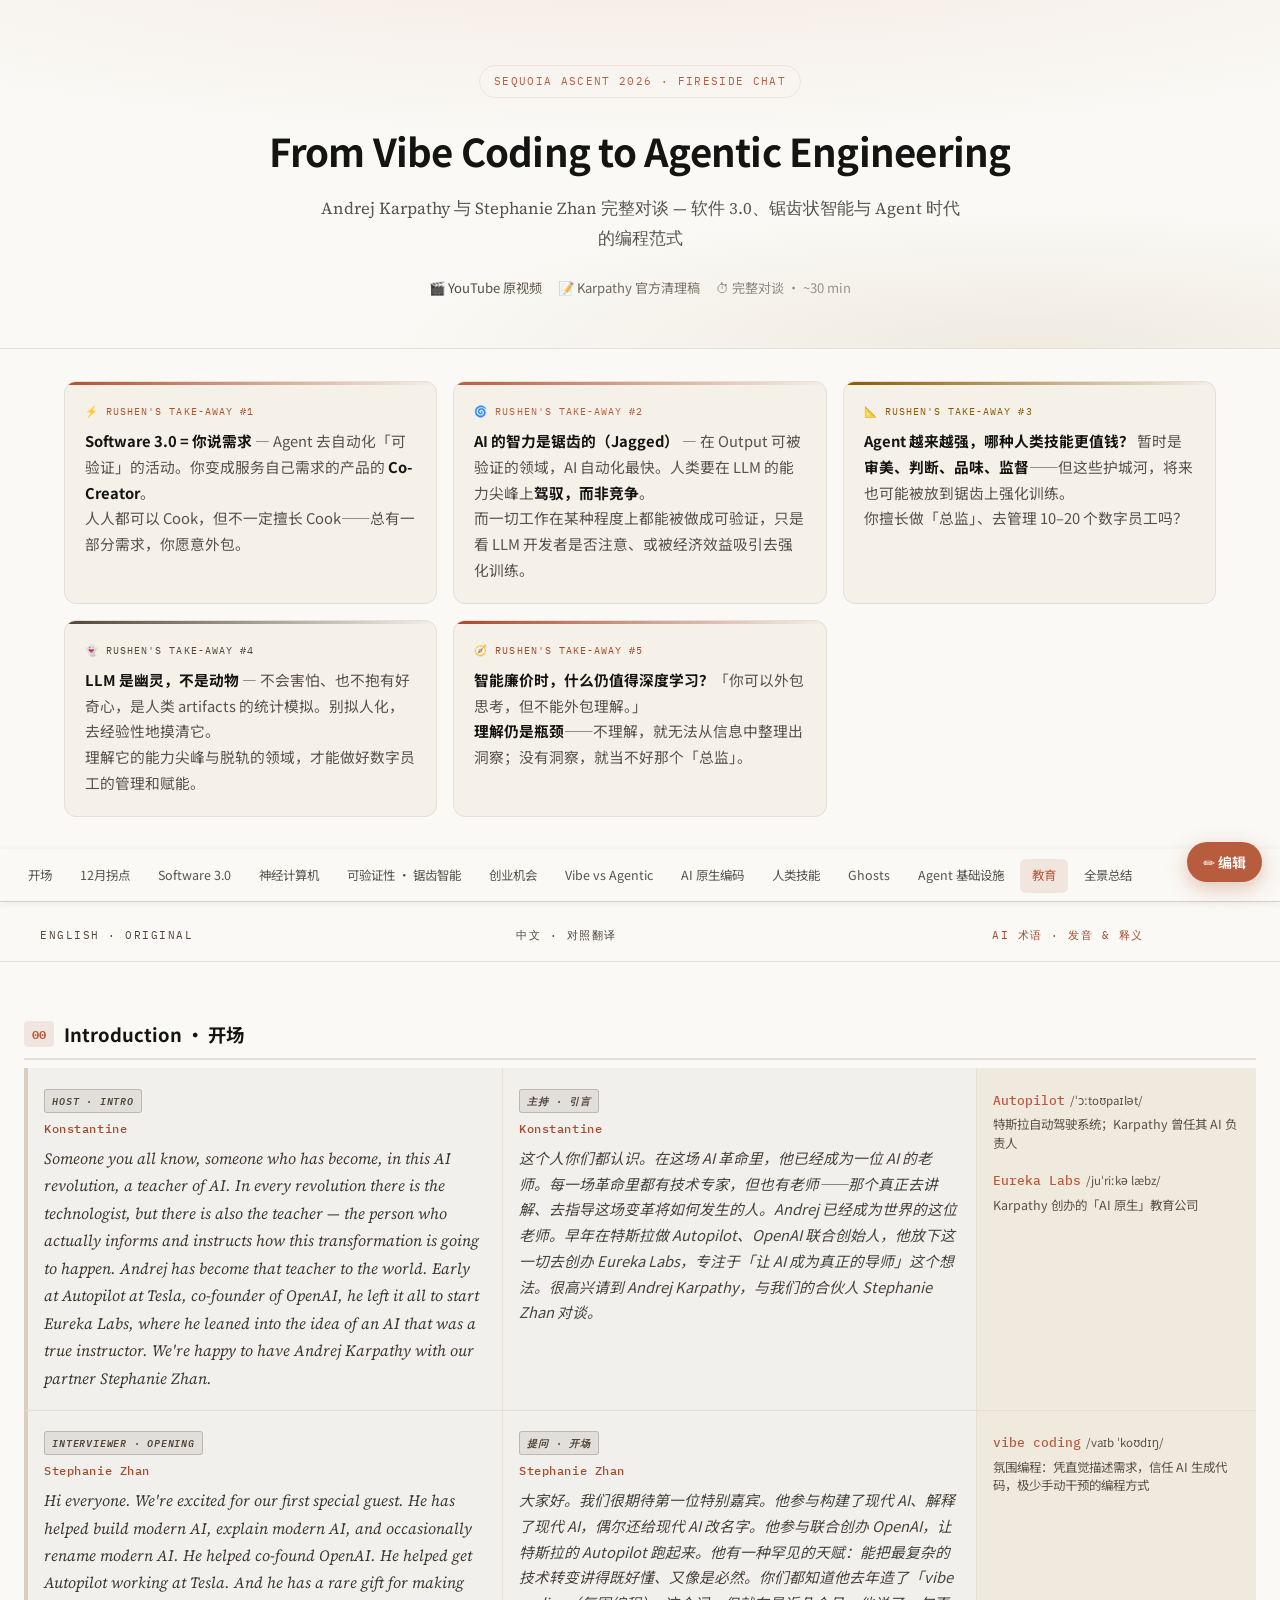
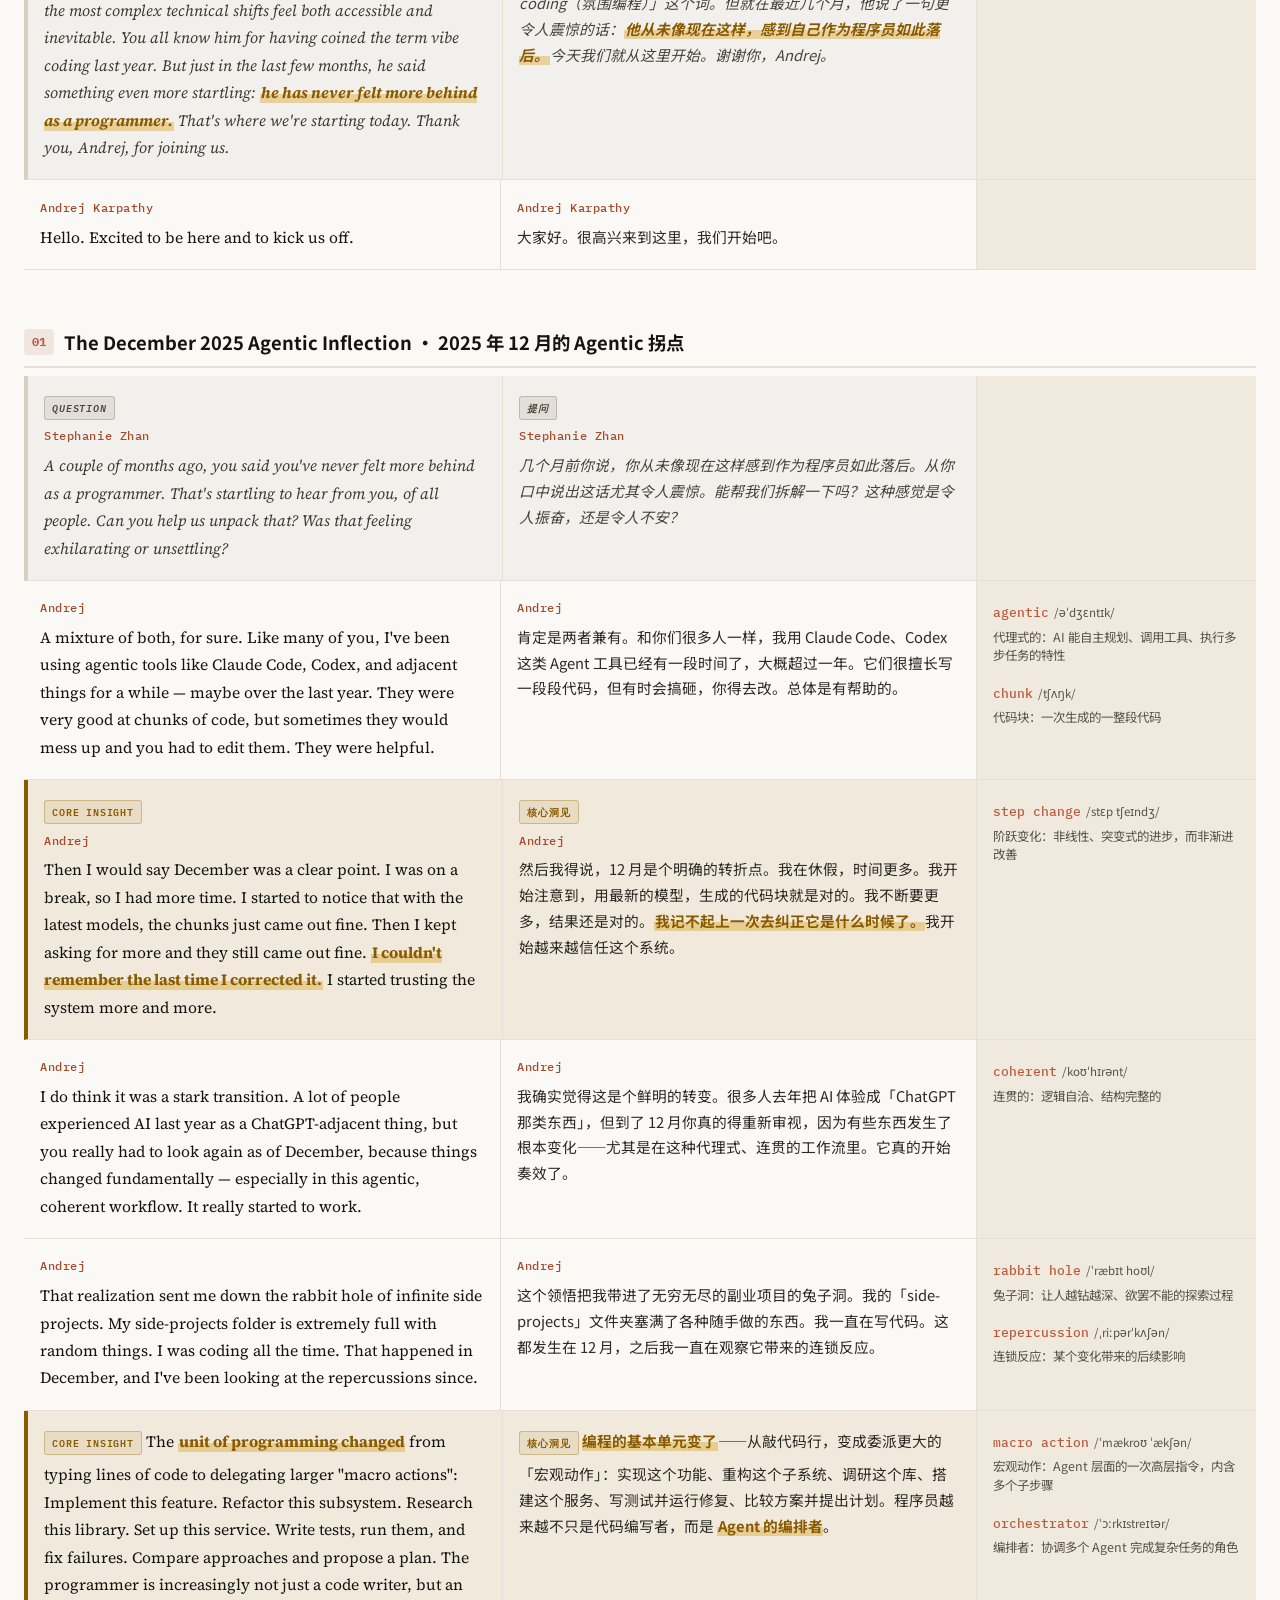
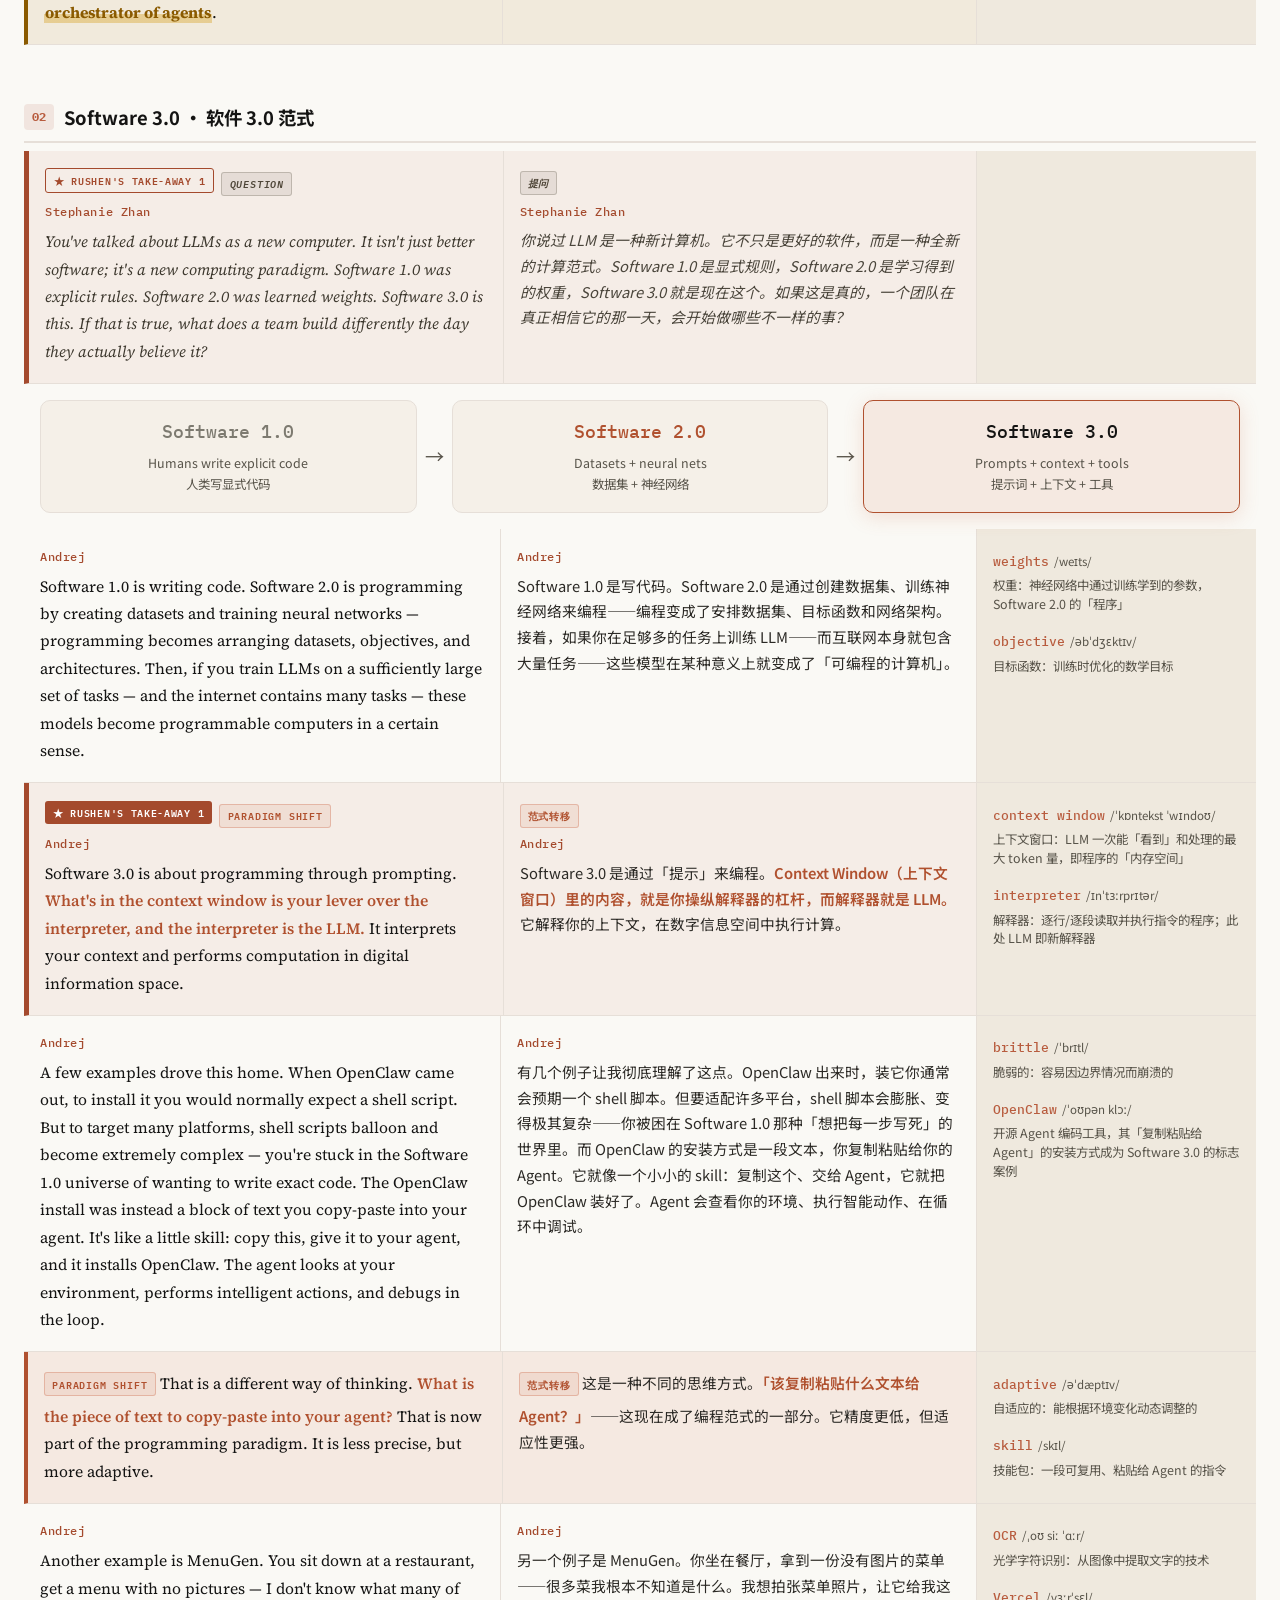
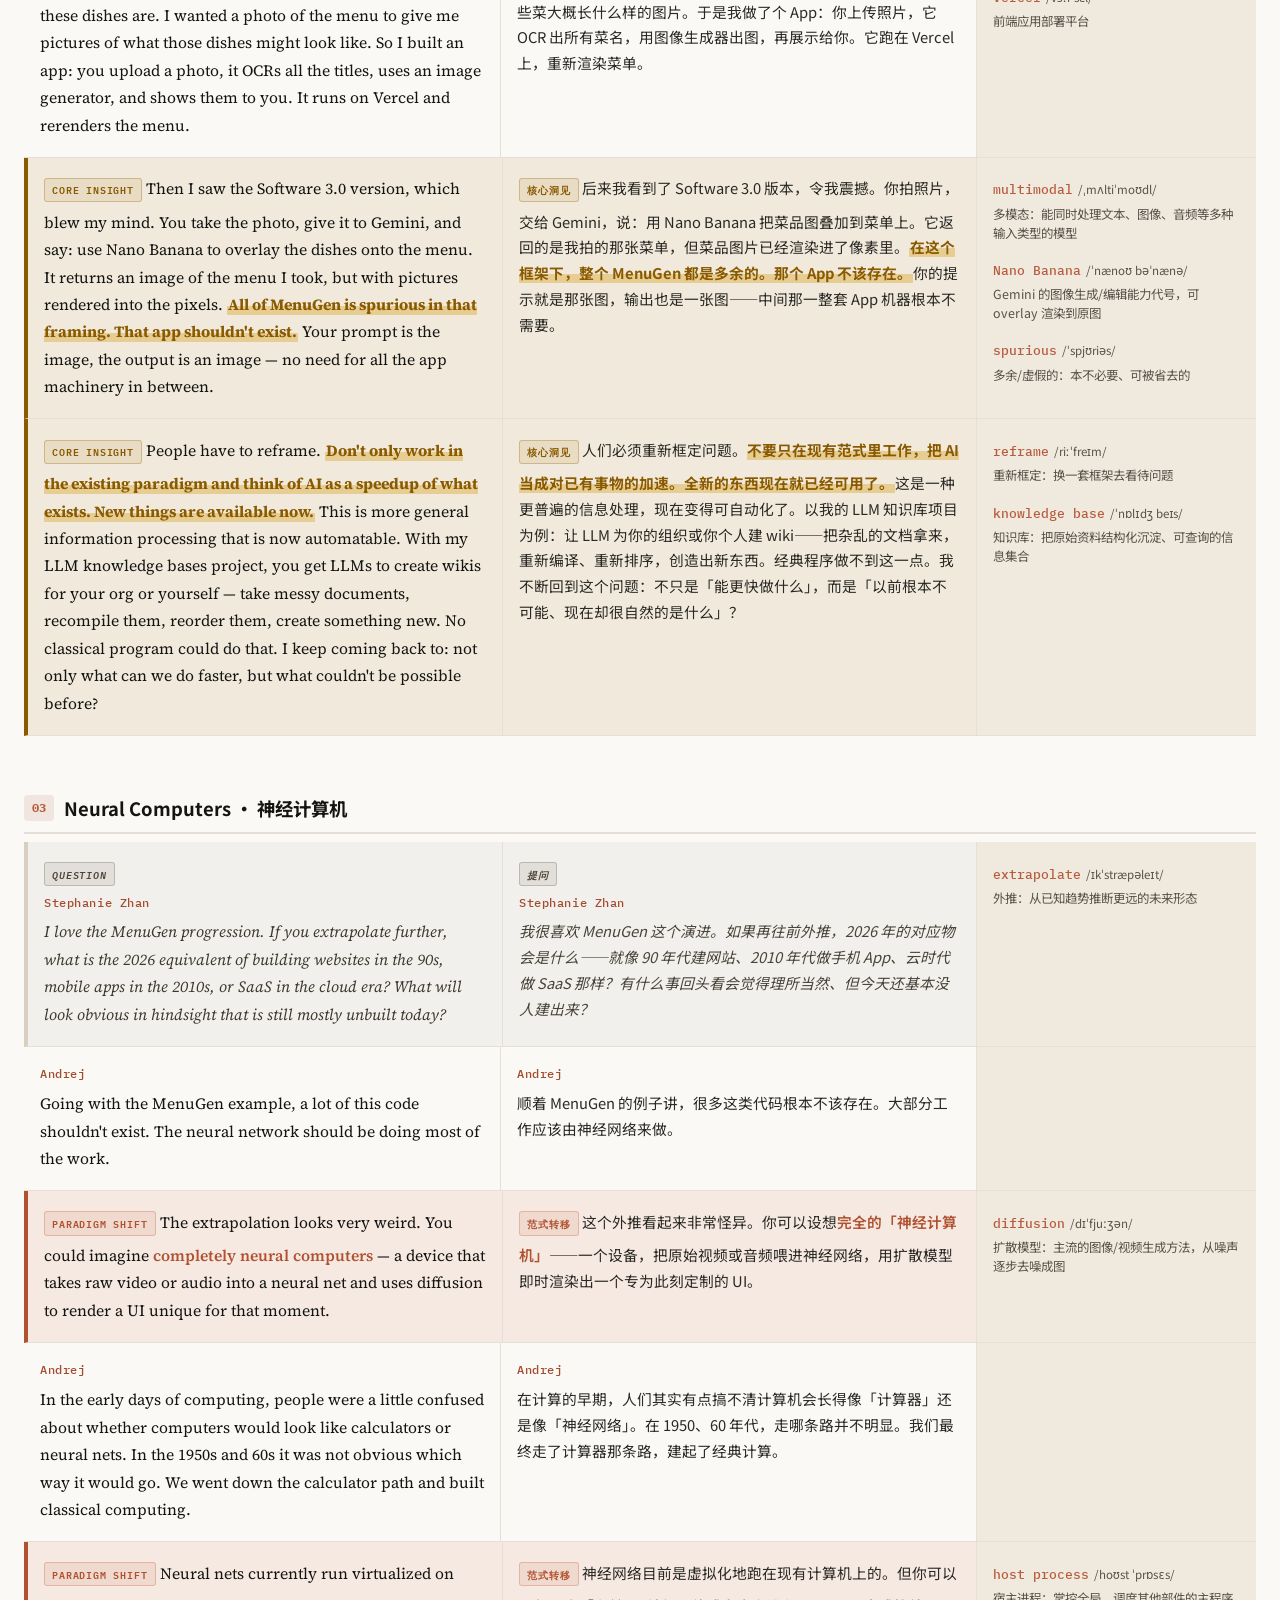
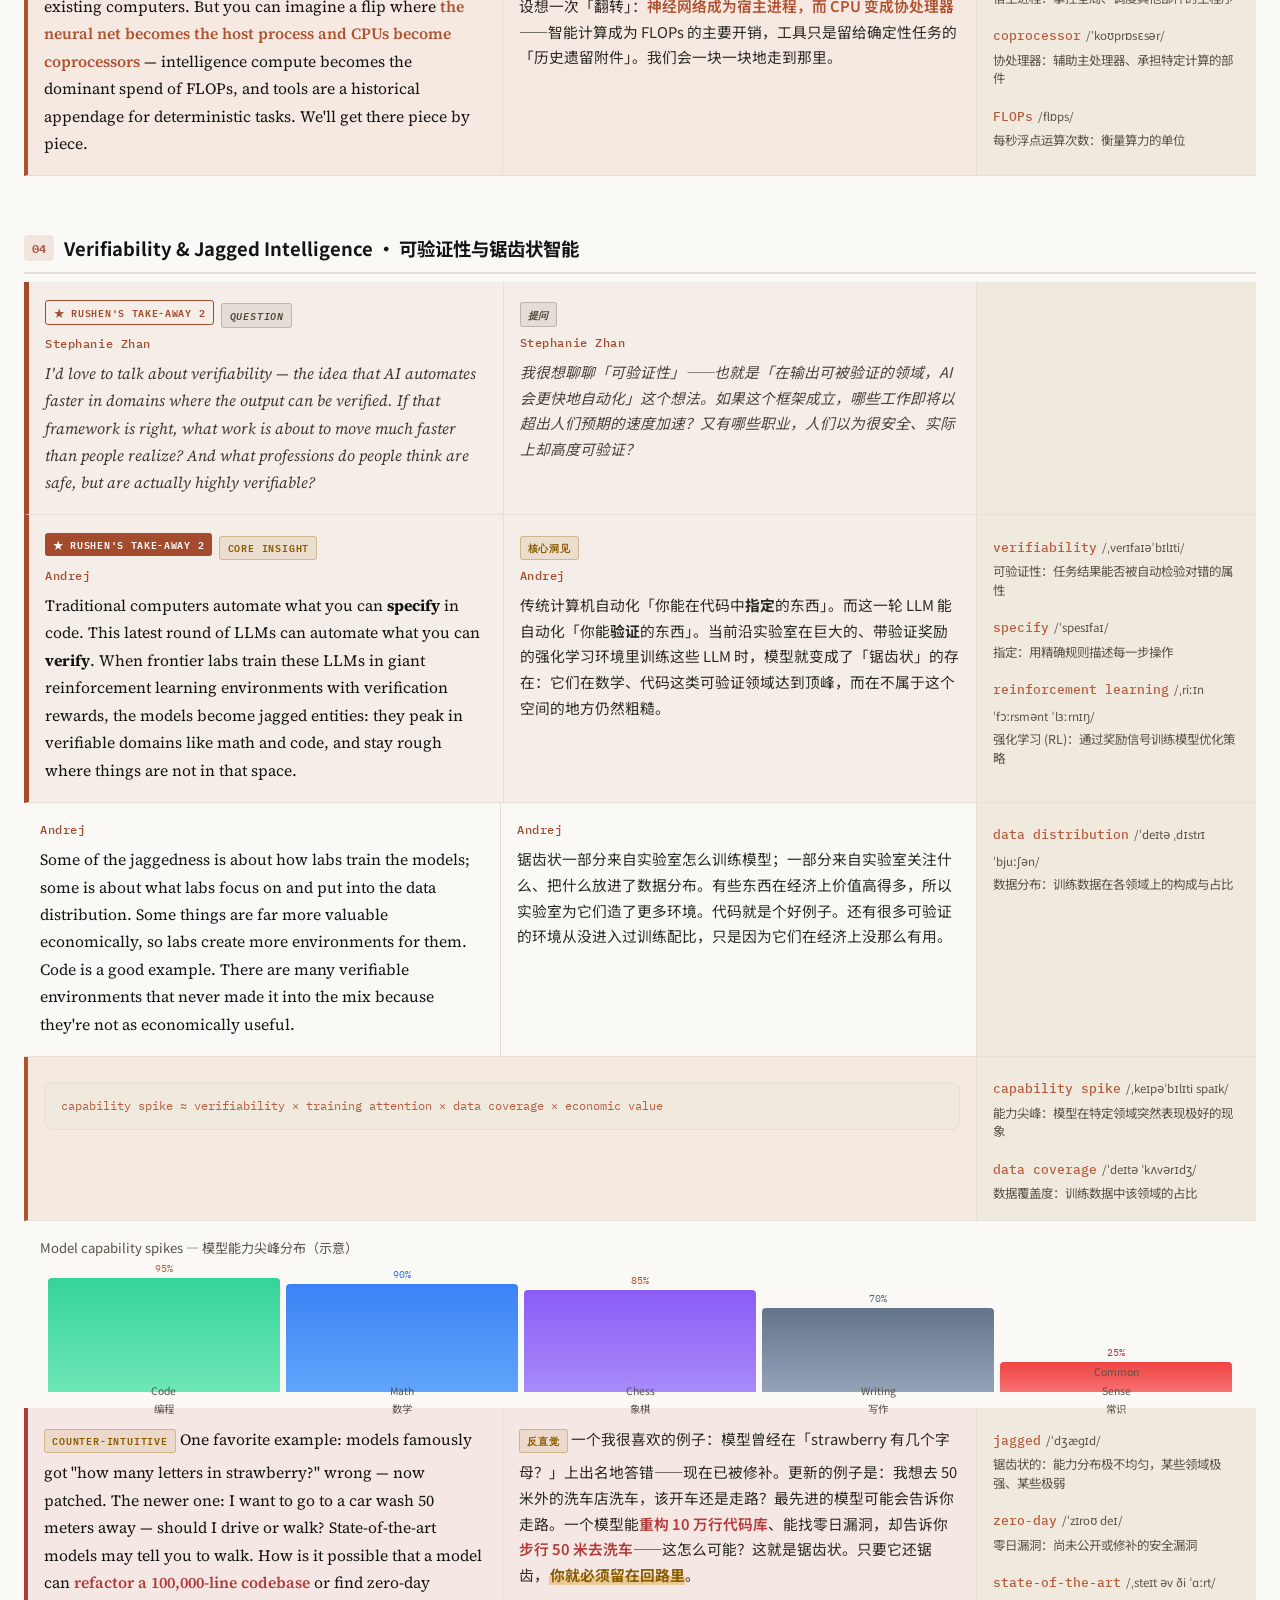
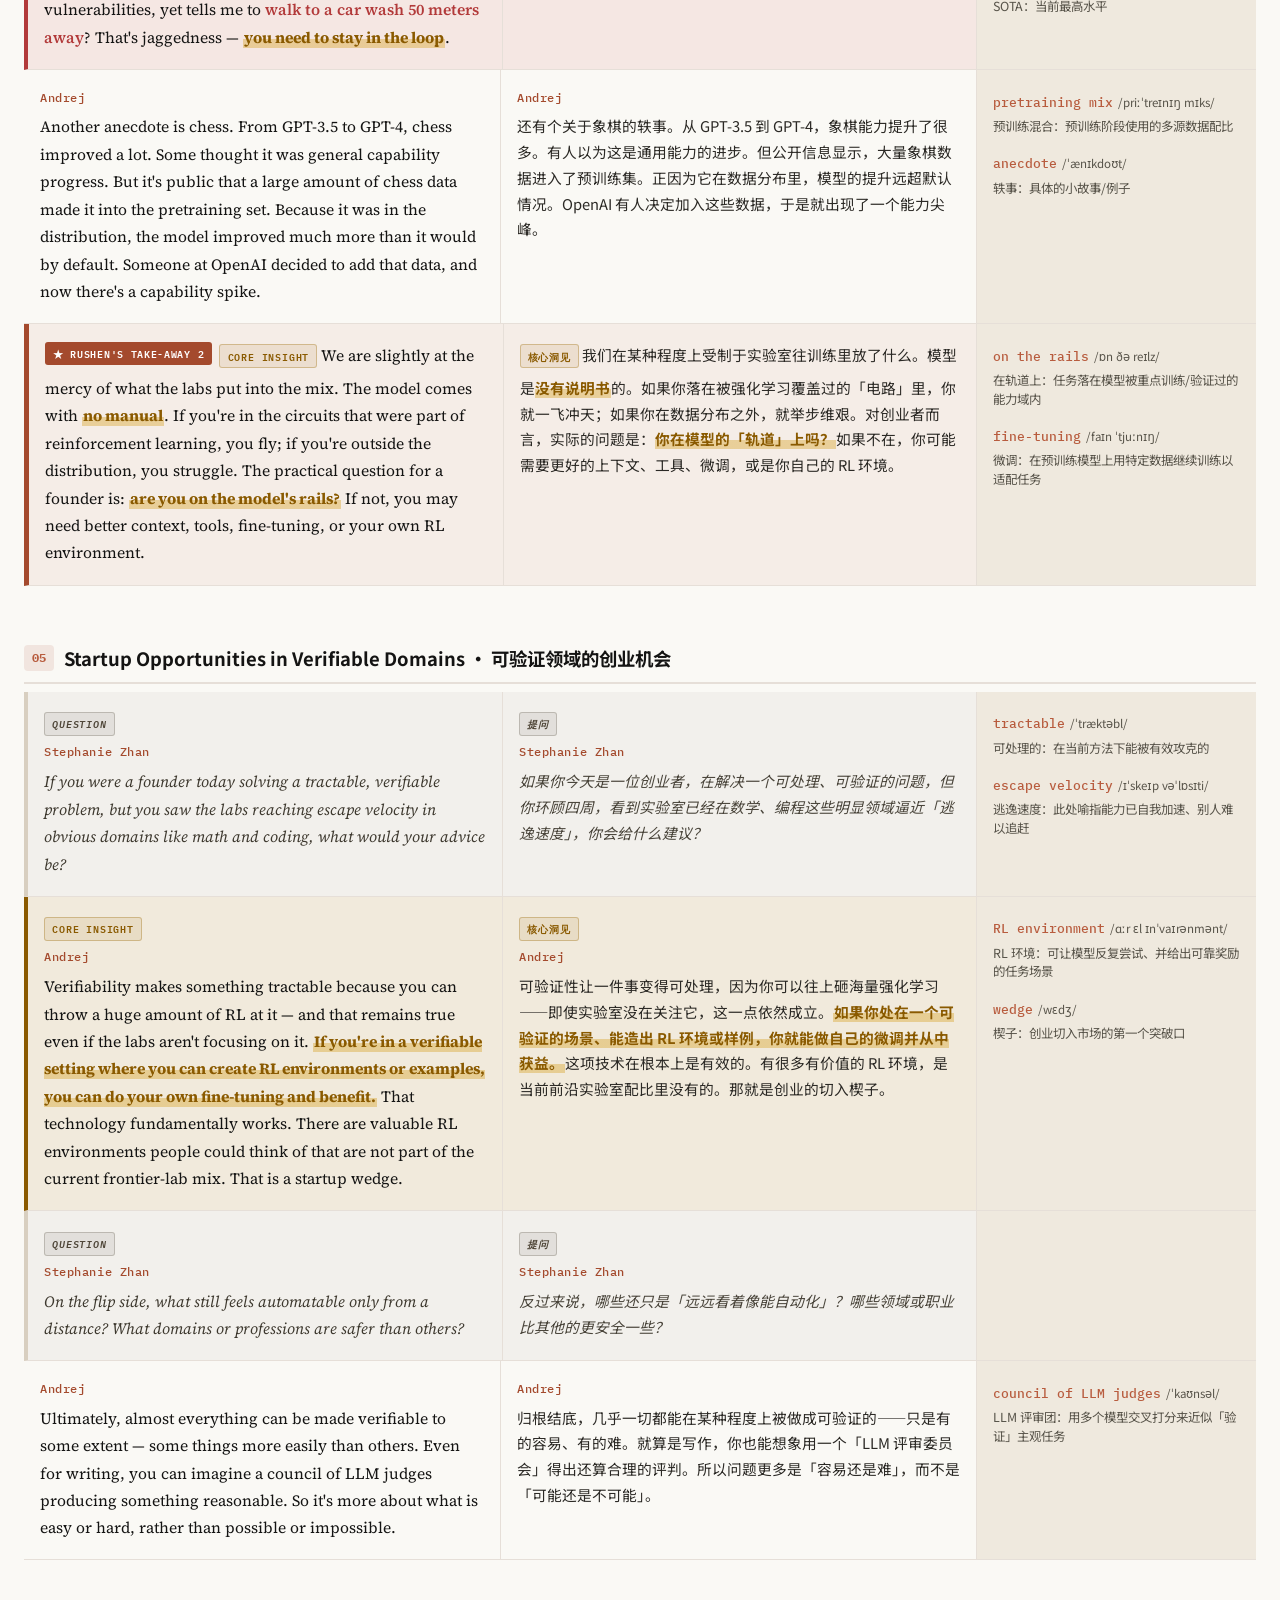
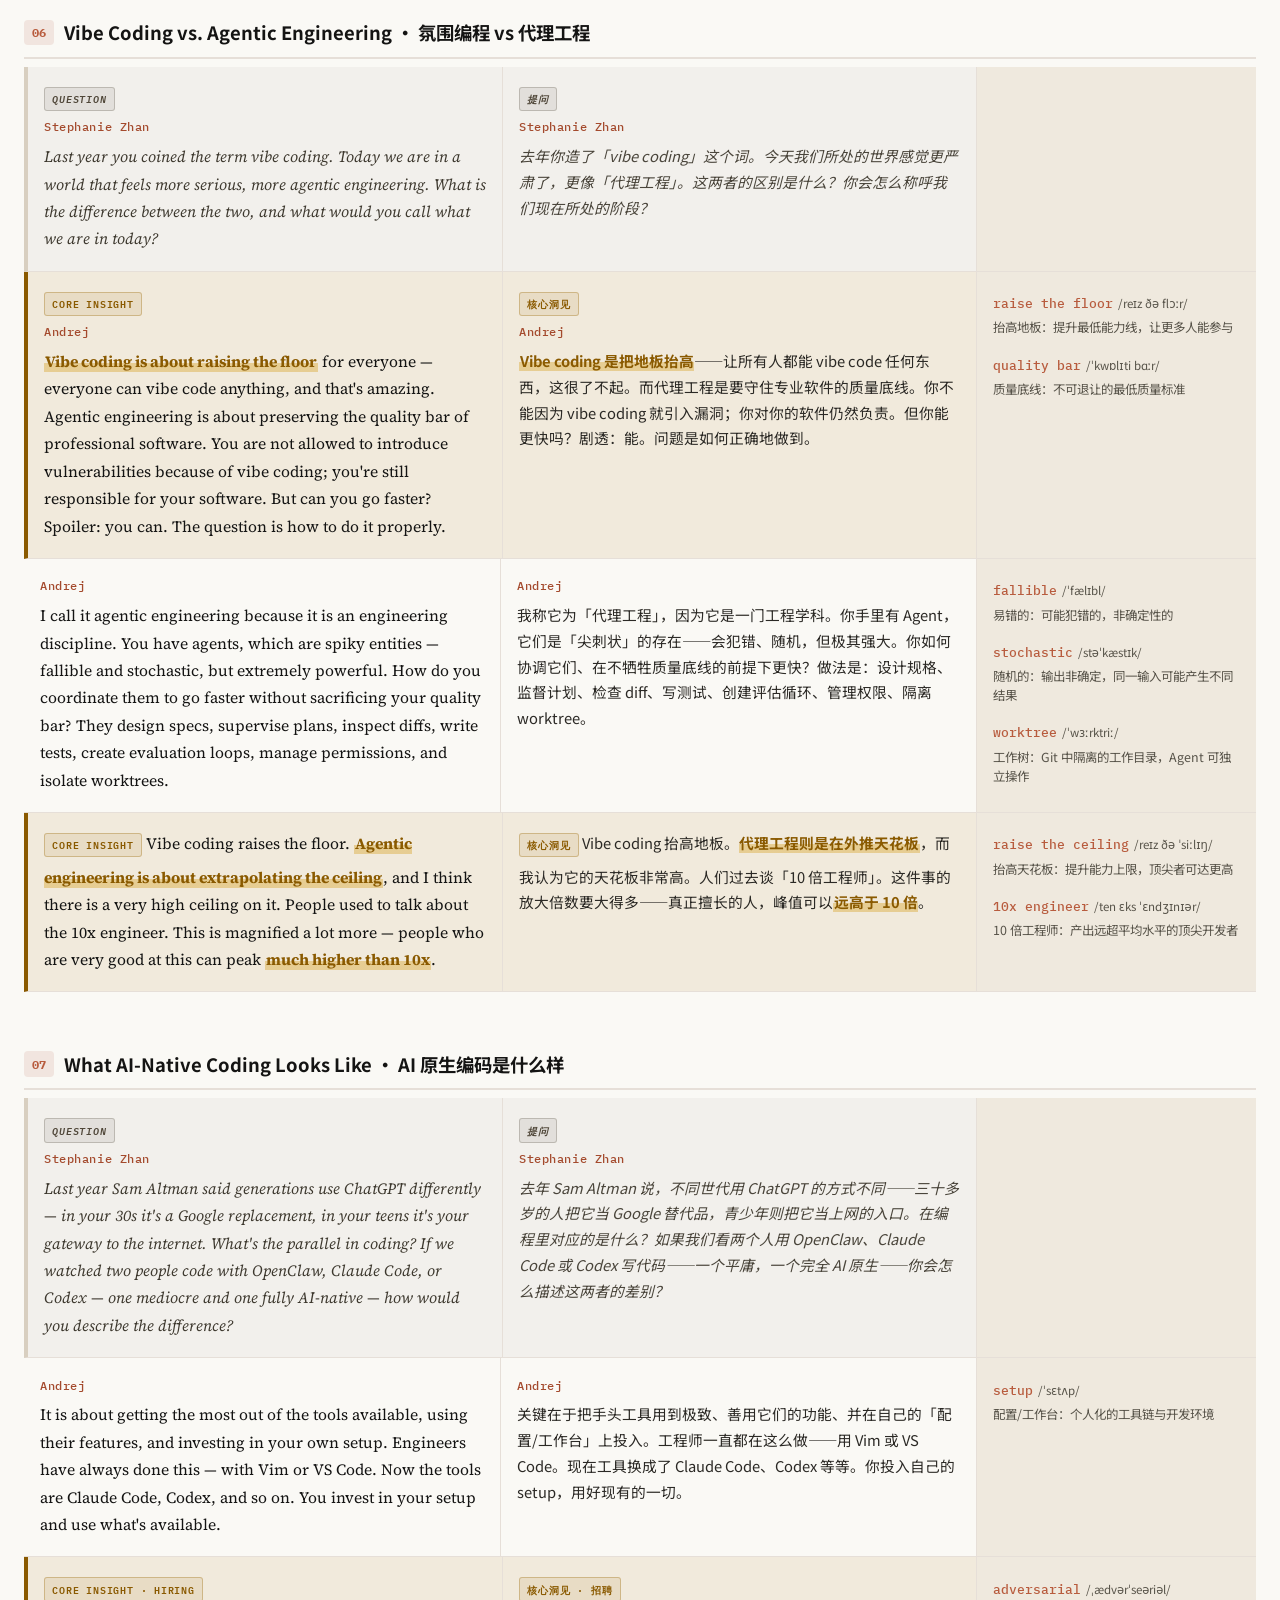
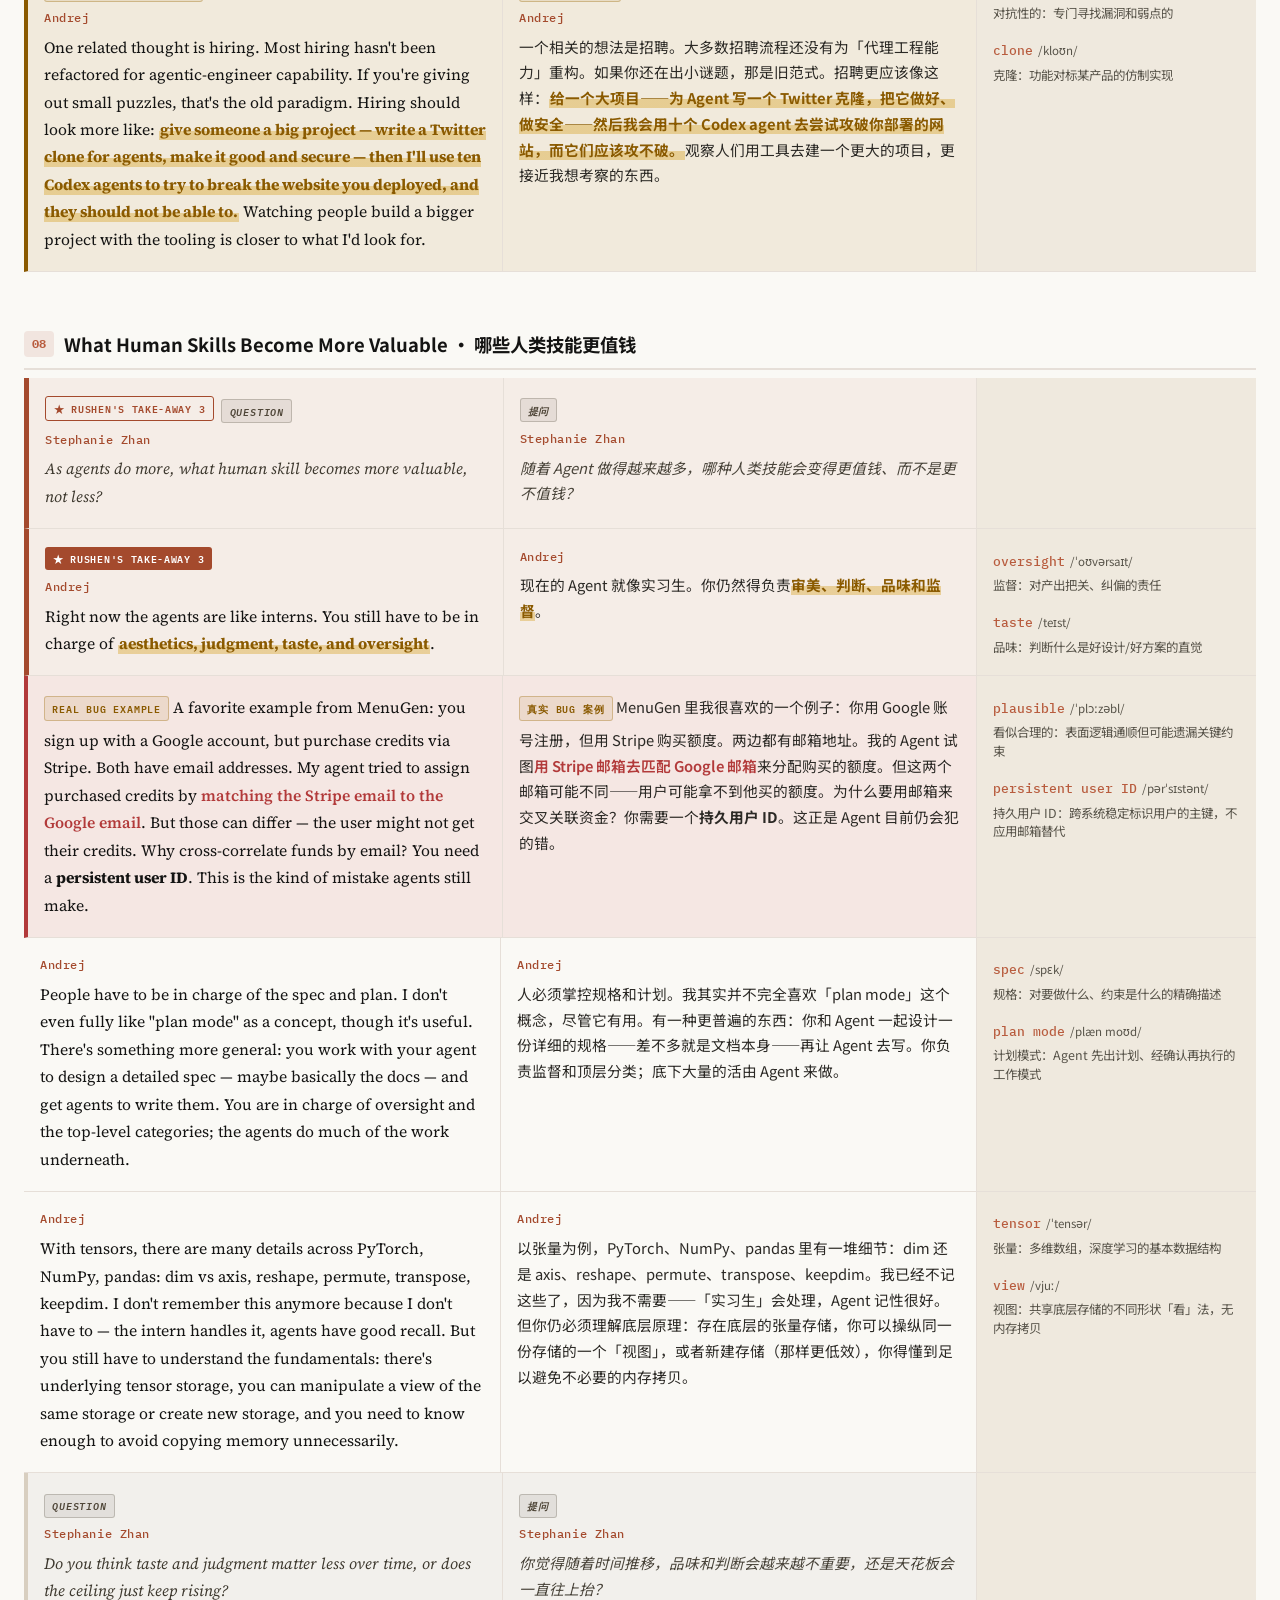
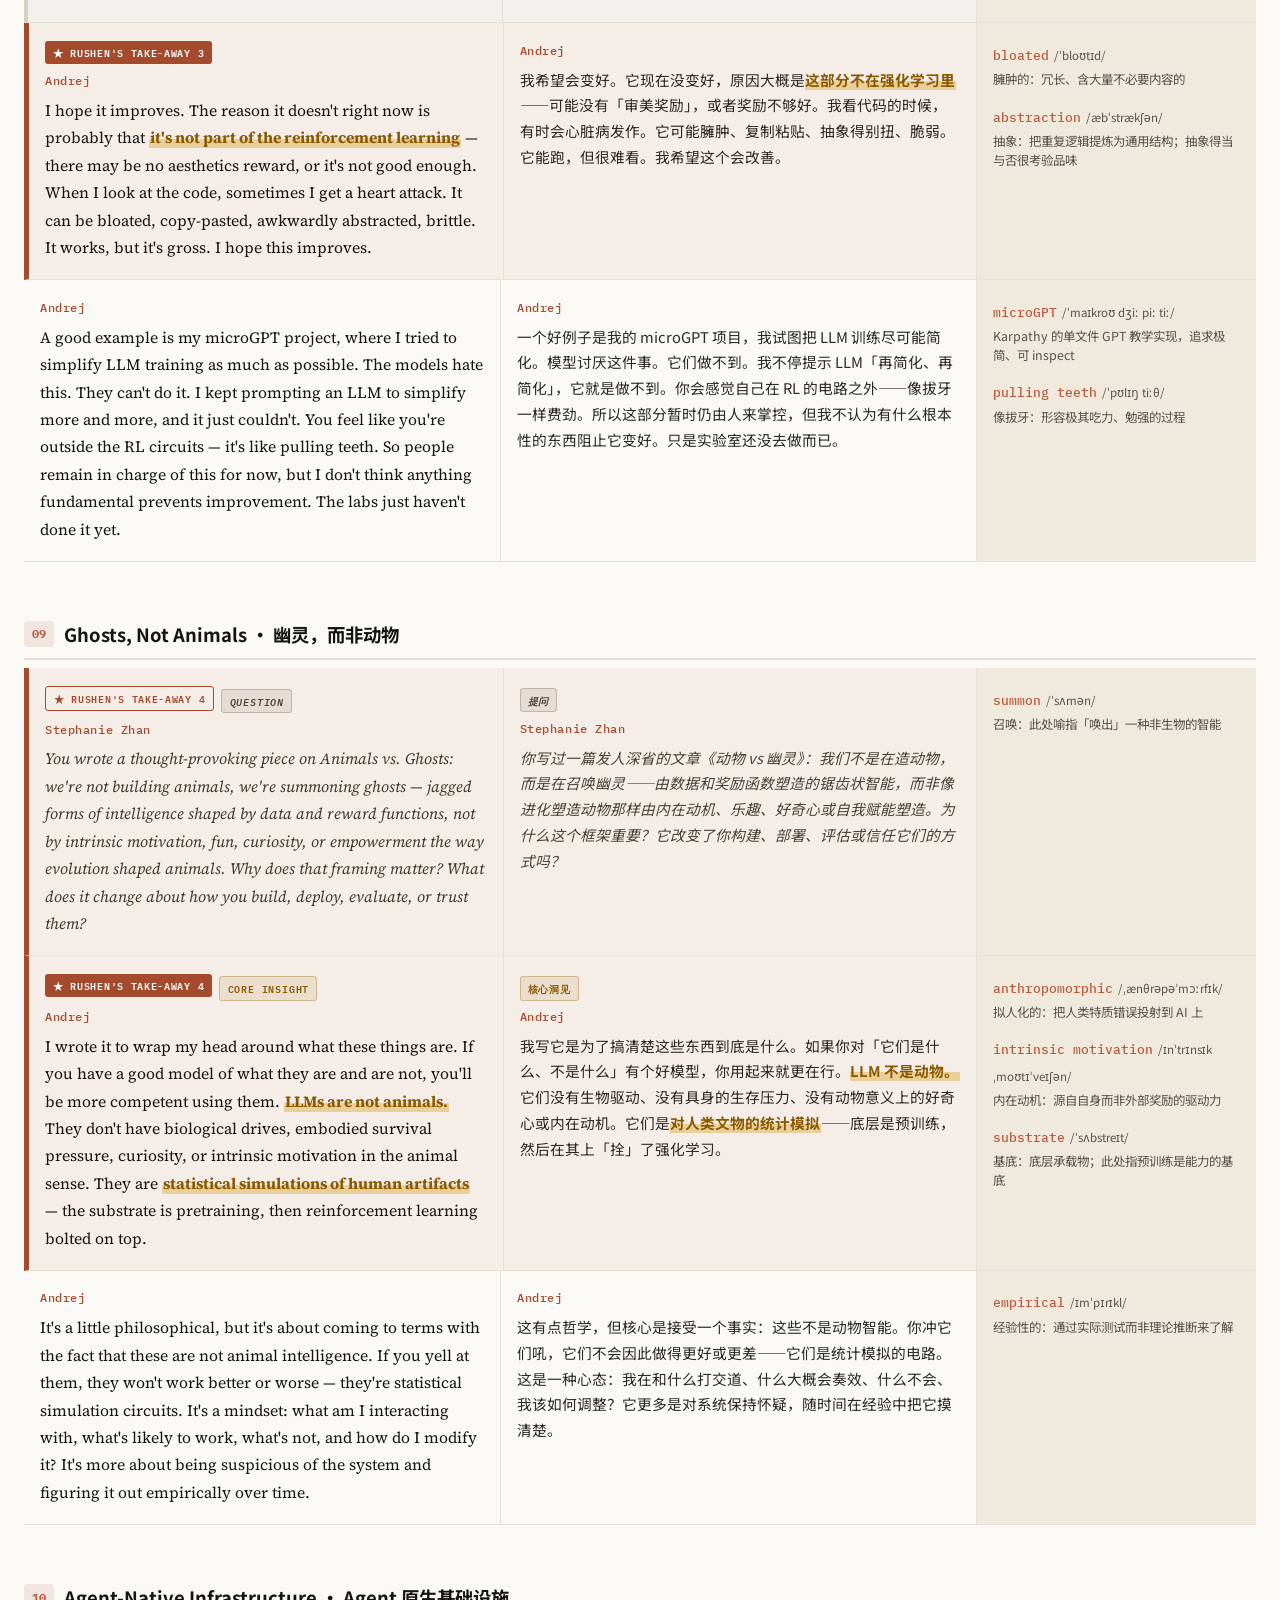
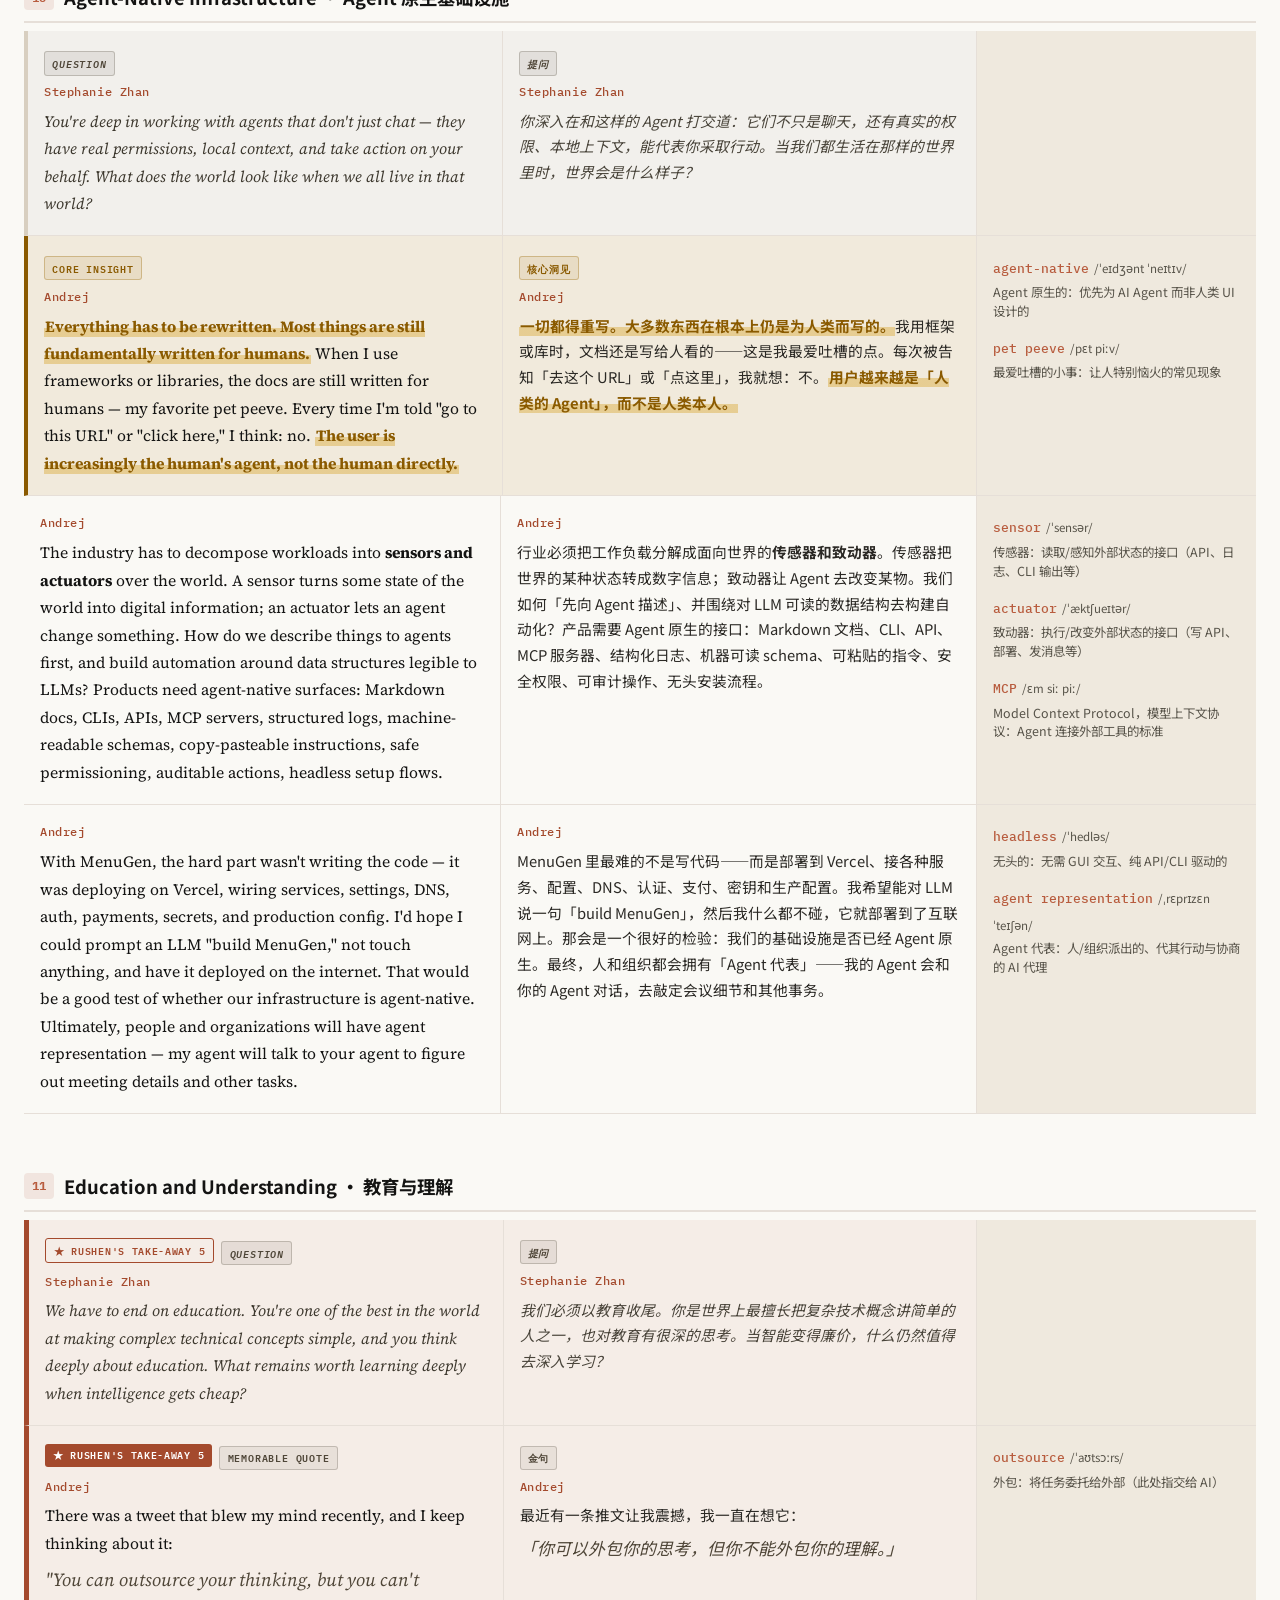
==== commit ae83ff93: "feat: clickable take-away cards with image lightbox + revised insight text - recording deck: 6 take-" ====
--- a/output/2026-07-07_karpathy-sequoia-ascent-takeaway/karpathy-sequoia-ascent-2026.html
+++ b/output/2026-07-07_karpathy-sequoia-ascent-takeaway/karpathy-sequoia-ascent-2026.html
@@ -115,7 +115,7 @@
     /* ── Insight cards (top-level thesis) ── */
     .thesis-grid {
       display: grid;
-      grid-template-columns: repeat(auto-fit, minmax(200px, 1fr));
+      grid-template-columns: repeat(auto-fit, minmax(300px, 1fr));
       gap: 1rem;
       max-width: 1200px;
       margin: 2rem auto;
@@ -624,23 +624,28 @@
 <div class="thesis-grid">
   <div class="thesis-card purple">
     <div class="label">⚡ Rushen's Take-Away #1</div>
-    <p><strong>Software 3.0 = 你说需求</strong> — Agent 去自动化「可验证」的活动。你从写代码者，变成服务自己需求的产品的 <strong>Co-Creator</strong>。</p>
+    <p><strong>Software 3.0 = 你说需求</strong> — Agent 去自动化「可验证」的活动。你变成服务自己需求的产品的 <strong>Co-Creator</strong>。</p>
+    <p>人人都可以 Cook，但不一定擅长 Cook——总有一部分需求，你愿意外包。</p>
   </div>
   <div class="thesis-card green">
     <div class="label">🌀 Rushen's Take-Away #2</div>
-    <p><strong>AI 的智力是锯齿的（Jagged）</strong> — 在 Output 可被验证的领域，AI 自动化最快。人类要在能力尖峰上<strong>驾驭，而非竞争</strong>；而一切在某种程度上都能被做成可验证。</p>
+    <p><strong>AI 的智力是锯齿的（Jagged）</strong> — 在 Output 可被验证的领域，AI 自动化最快。人类要在 LLM 的能力尖峰上<strong>驾驭，而非竞争</strong>。</p>
+    <p>而一切工作在某种程度上都能被做成可验证，只是看 LLM 开发者是否注意、或被经济效益吸引去强化训练。</p>
   </div>
   <div class="thesis-card gold">
     <div class="label">📐 Rushen's Take-Away #3</div>
-    <p><strong>Agent 越强，哪种人类技能更值钱？</strong> 当下是<strong>审美、判断、品味、监督</strong>——但这些护城河，将来也可能被放到锯齿上强化训练。</p>
+    <p><strong>Agent 越来越强，哪种人类技能更值钱？</strong> 暂时是<strong>审美、判断、品味、监督</strong>——但这些护城河，将来也可能被放到锯齿上强化训练。</p>
+    <p>你擅长做「总监」、去管理 10–20 个数字员工吗？</p>
   </div>
   <div class="thesis-card blue">
     <div class="label">👻 Rushen's Take-Away #4</div>
-    <p><strong>LLM 是幽灵，不是动物</strong> — 没有生物动机，是人类文物的统计模拟。别拟人化，去经验性地摸清它。</p>
+    <p><strong>LLM 是幽灵，不是动物</strong> — 不会害怕、也不抱有好奇心，是人类 artifacts 的统计模拟。别拟人化，去经验性地摸清它。</p>
+    <p>理解它的能力尖峰与脱轨的领域，才能做好数字员工的管理和赋能。</p>
   </div>
   <div class="thesis-card rust">
     <div class="label">🧭 Rushen's Take-Away #5</div>
-    <p><strong>智能廉价时，什么仍值得深学？</strong>「你可以外包思考，但不能外包理解。」<strong>理解仍是瓶颈</strong>——不理解，就当不好那个「总监」。</p>
+    <p><strong>智能廉价时，什么仍值得深度学习？</strong>「你可以外包思考，但不能外包理解。」</p>
+    <p><strong>理解仍是瓶颈</strong>——不理解，就无法从信息中整理出洞察；没有洞察，就当不好那个「总监」。</p>
   </div>
 </div>
 
